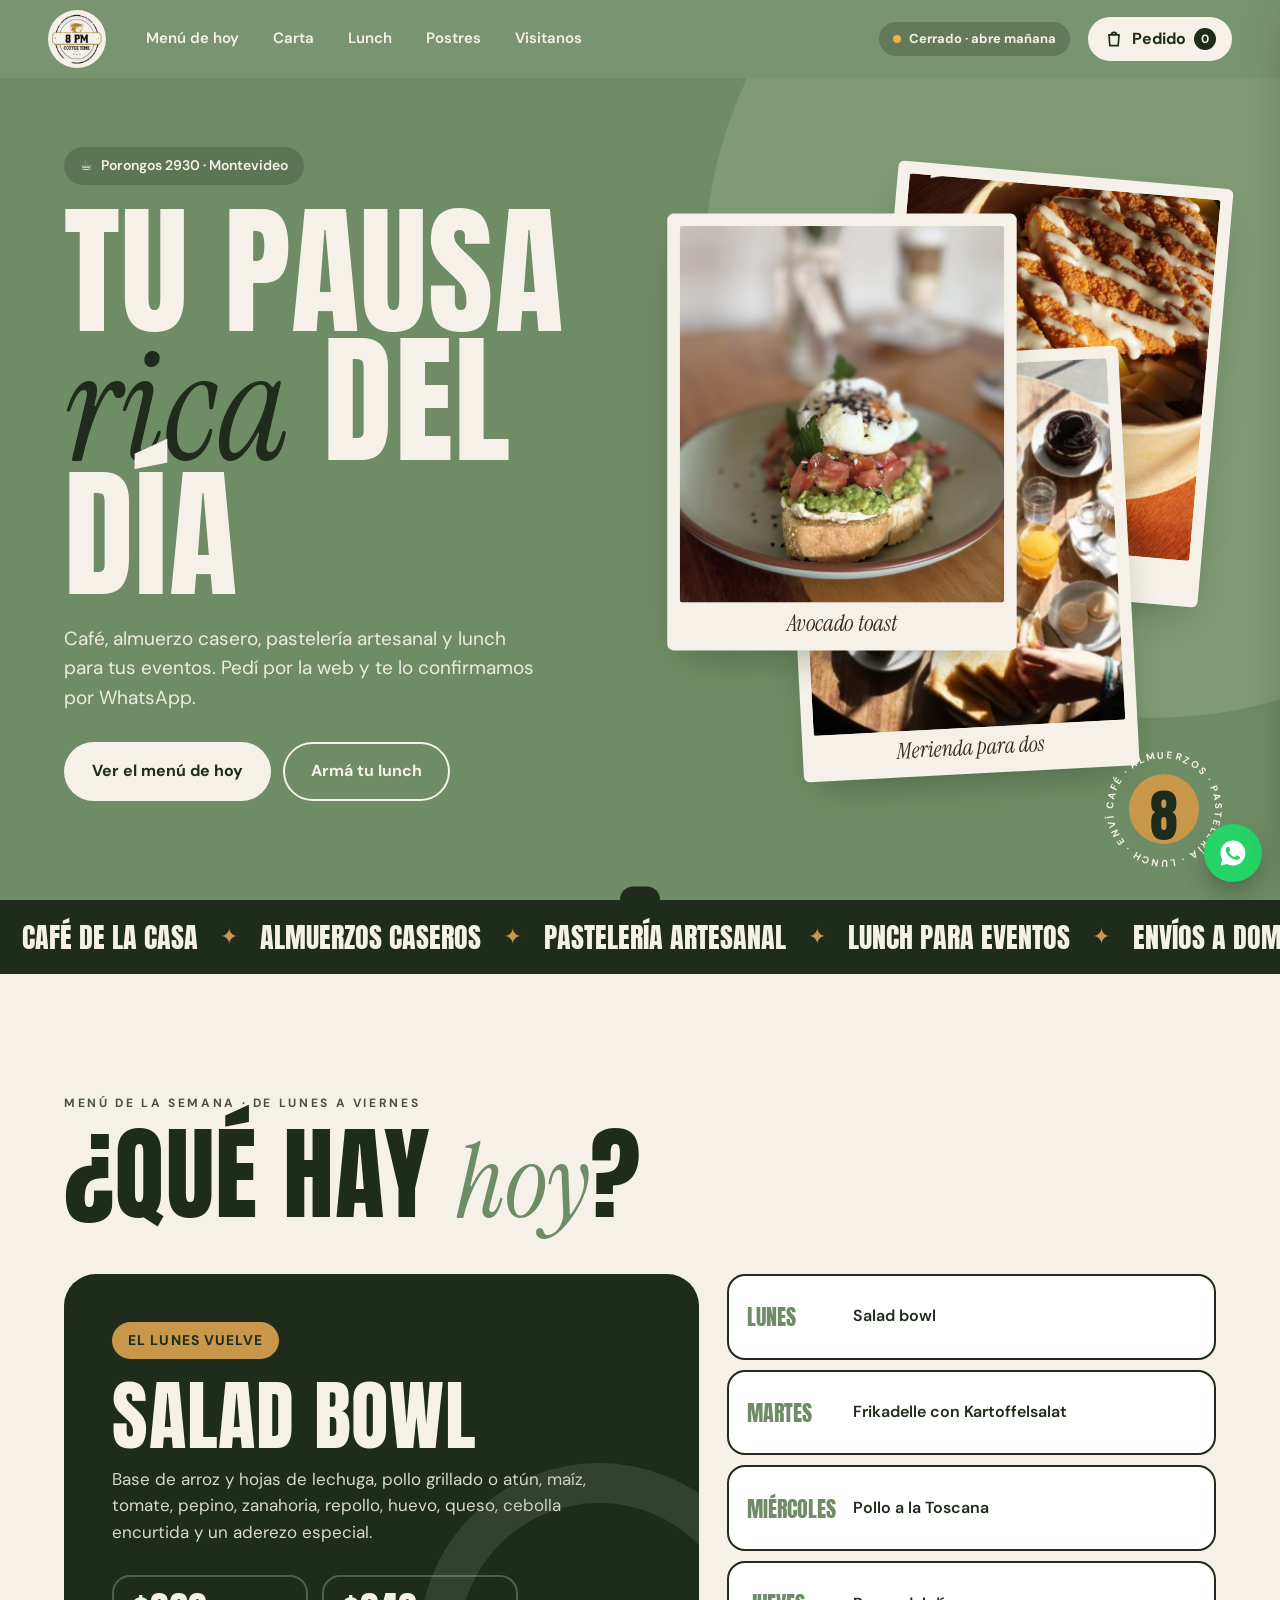
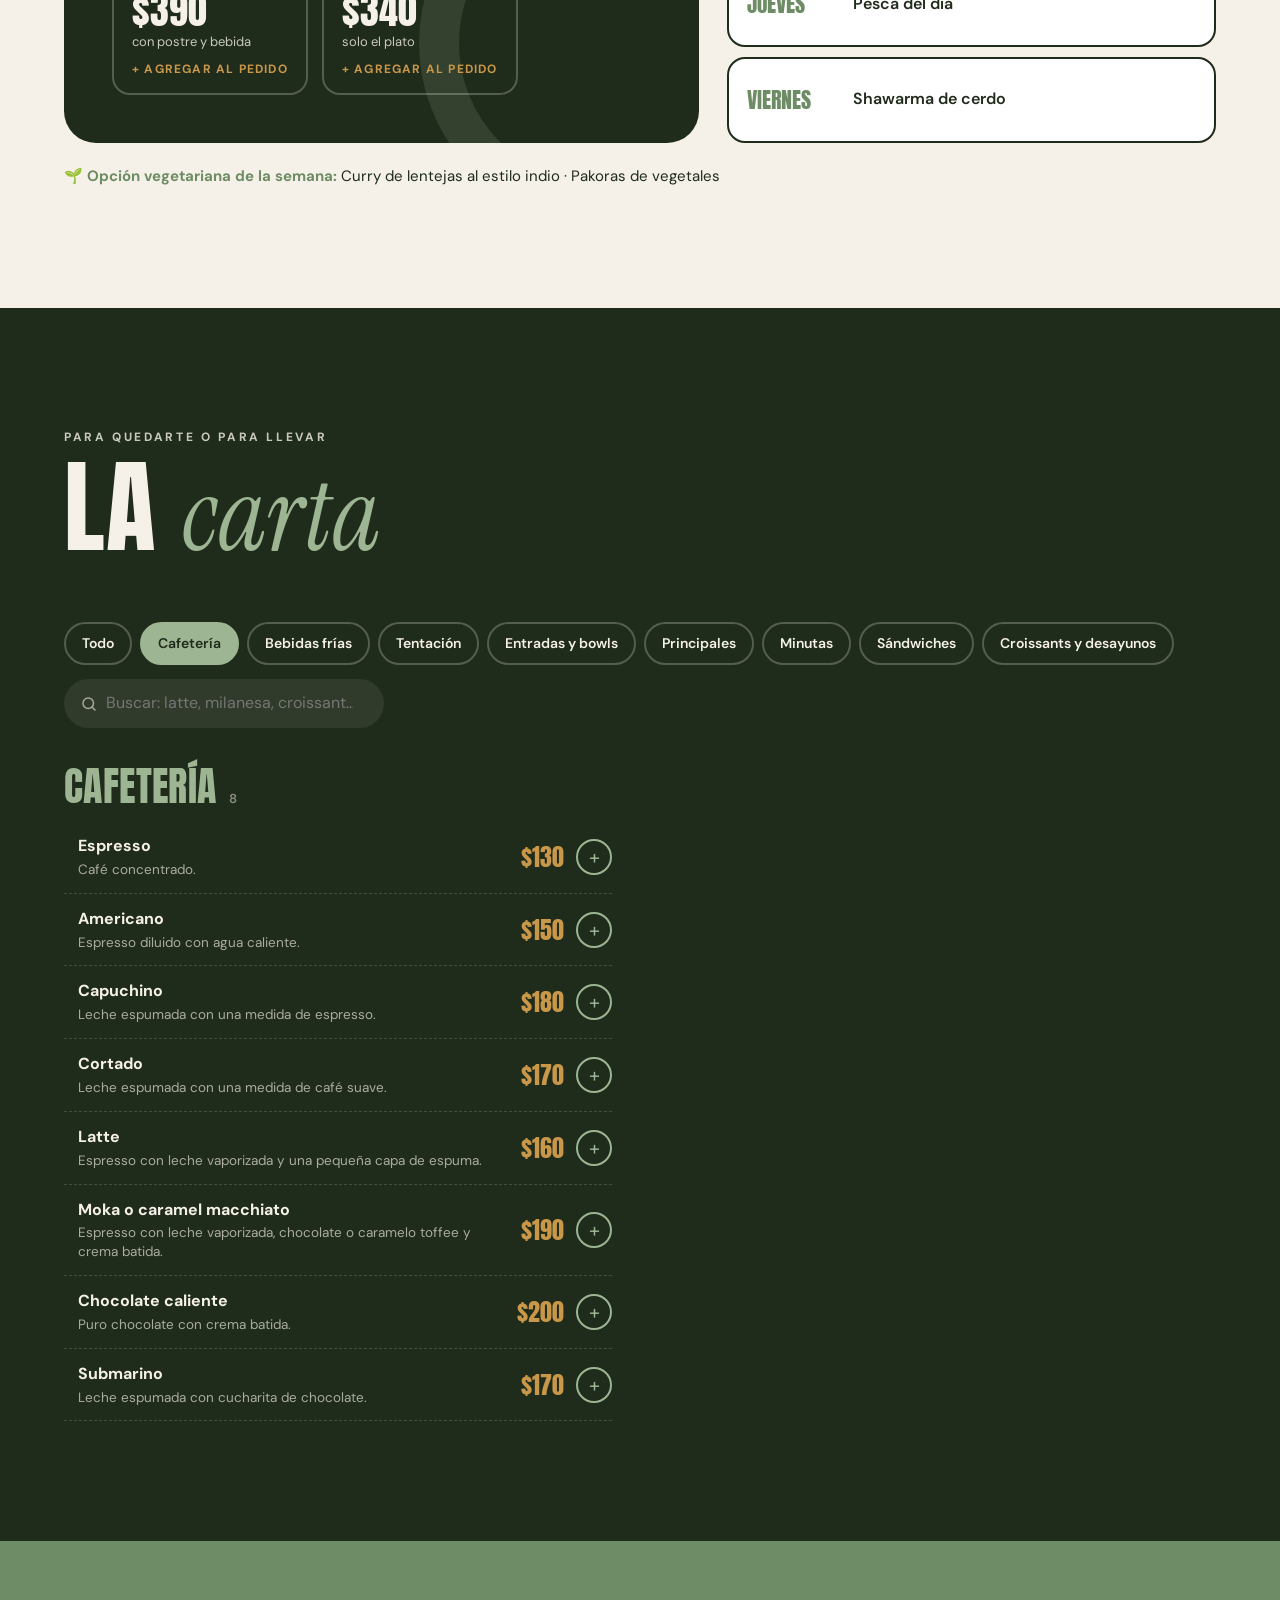
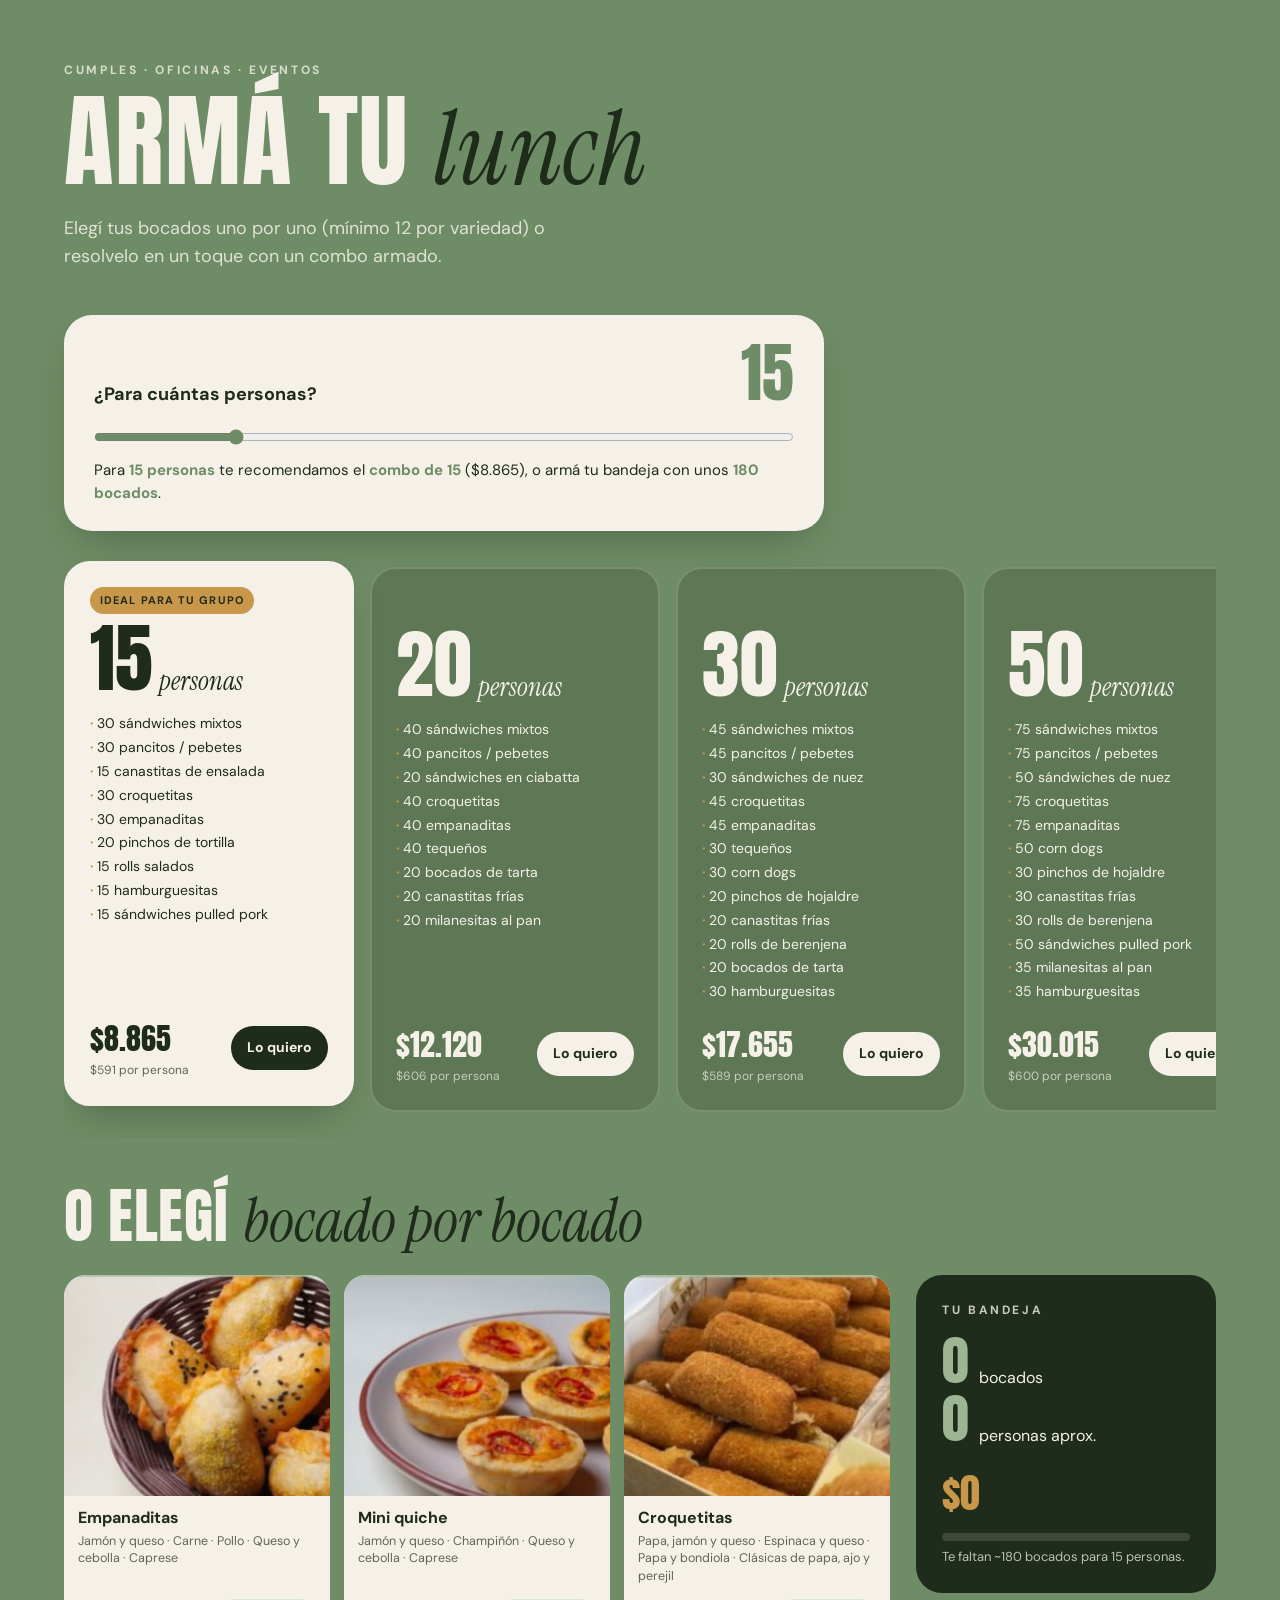
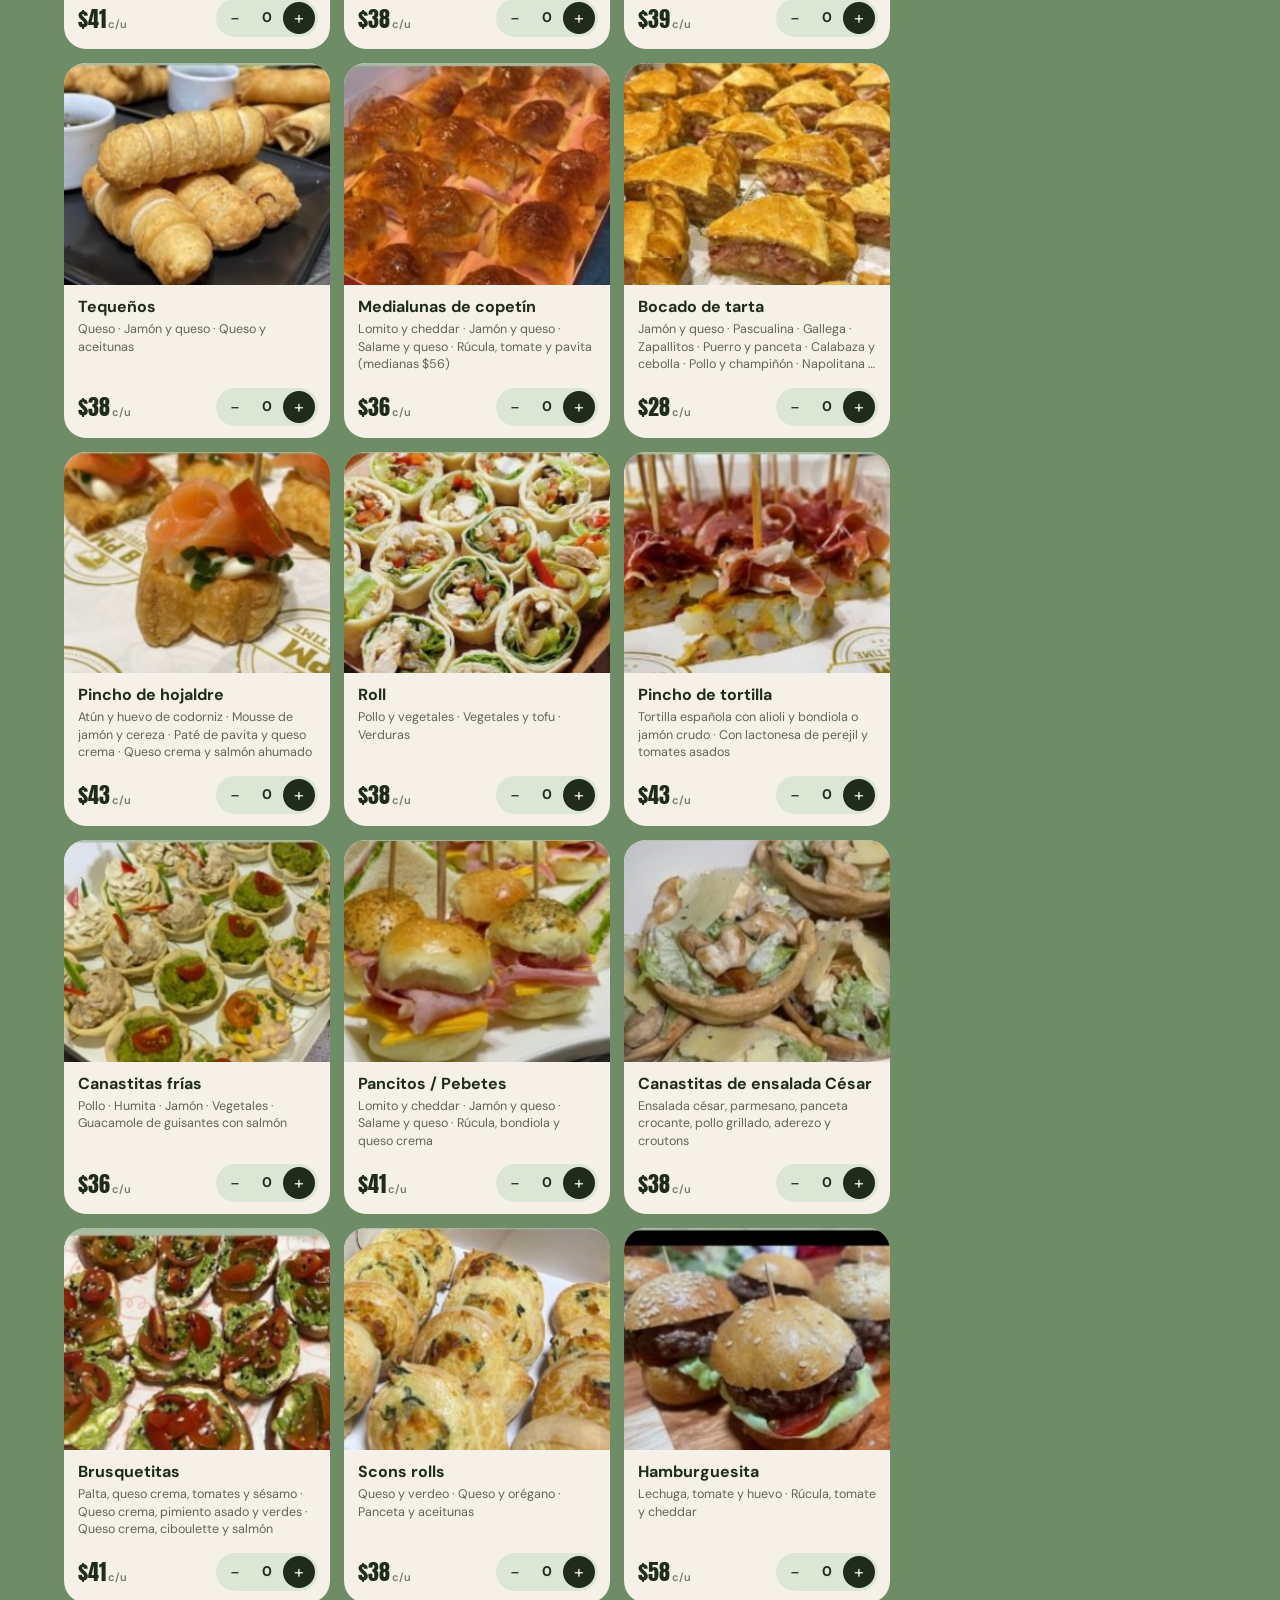
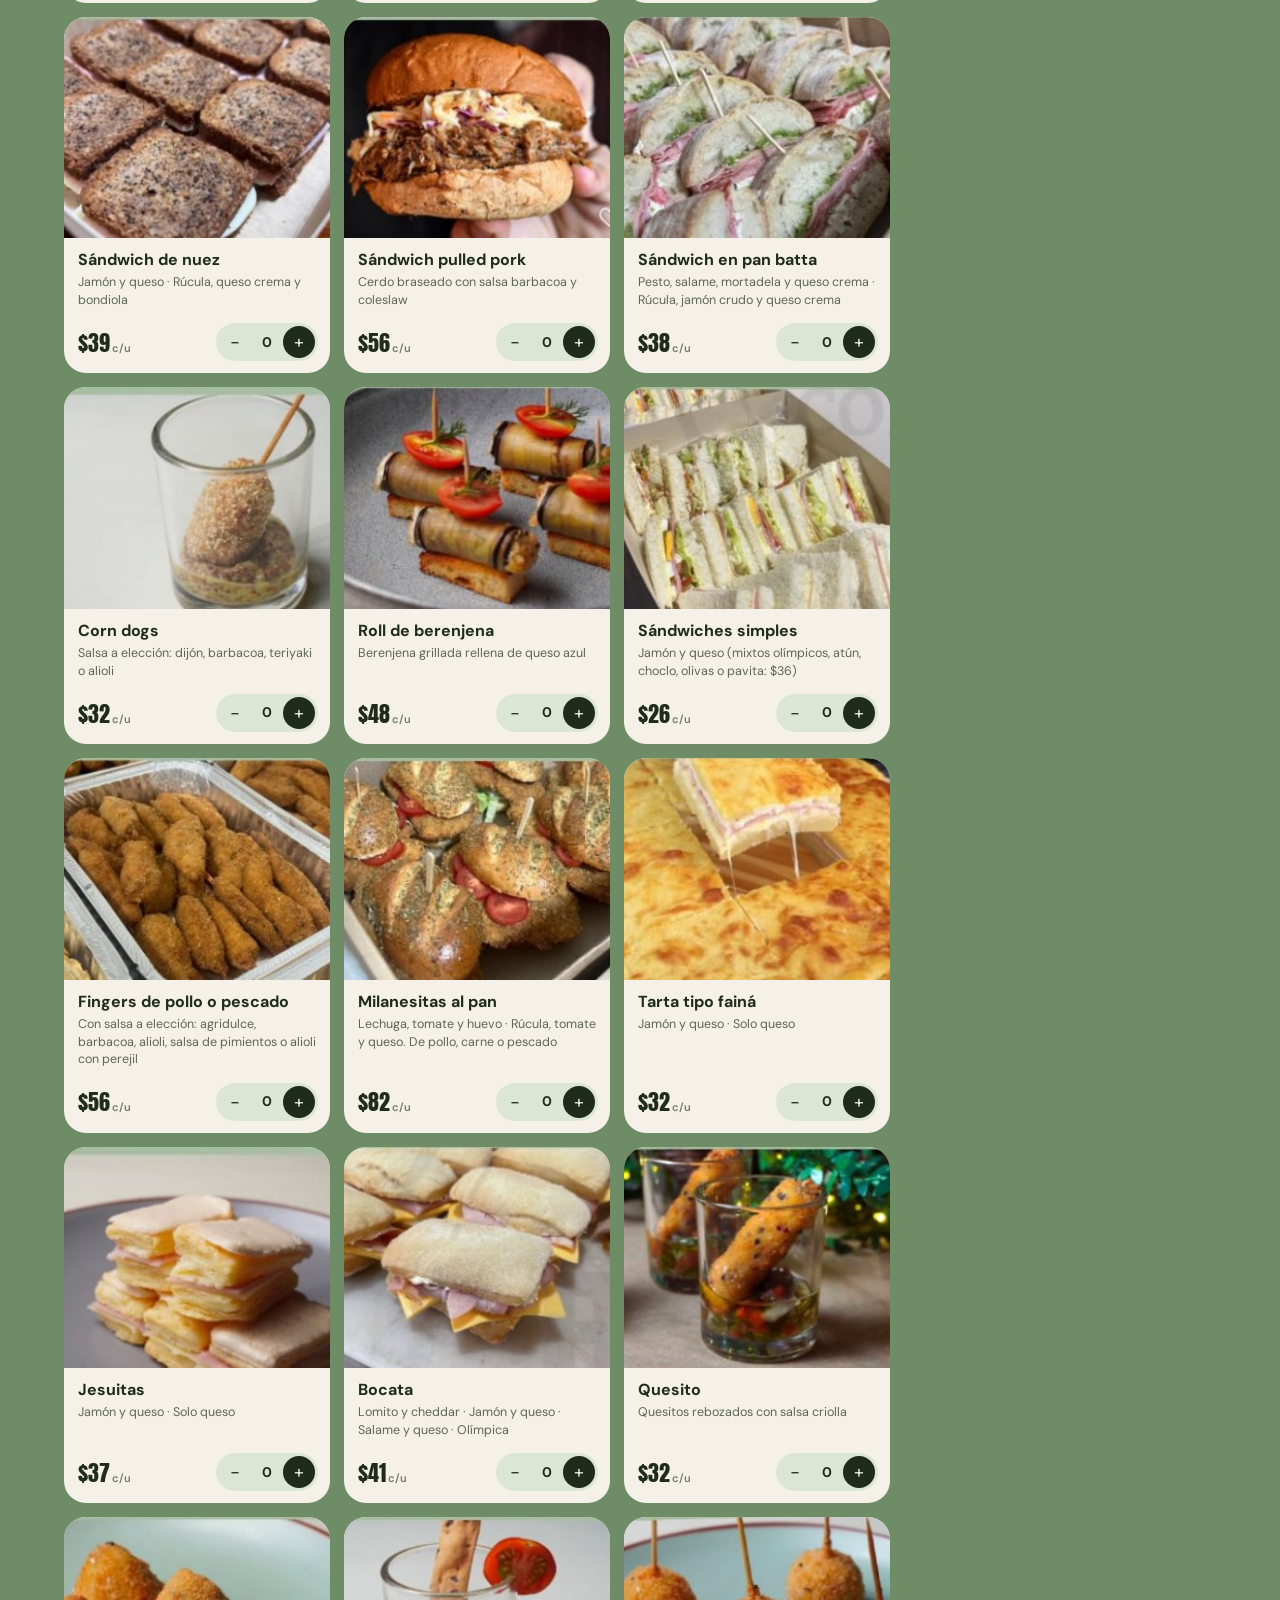
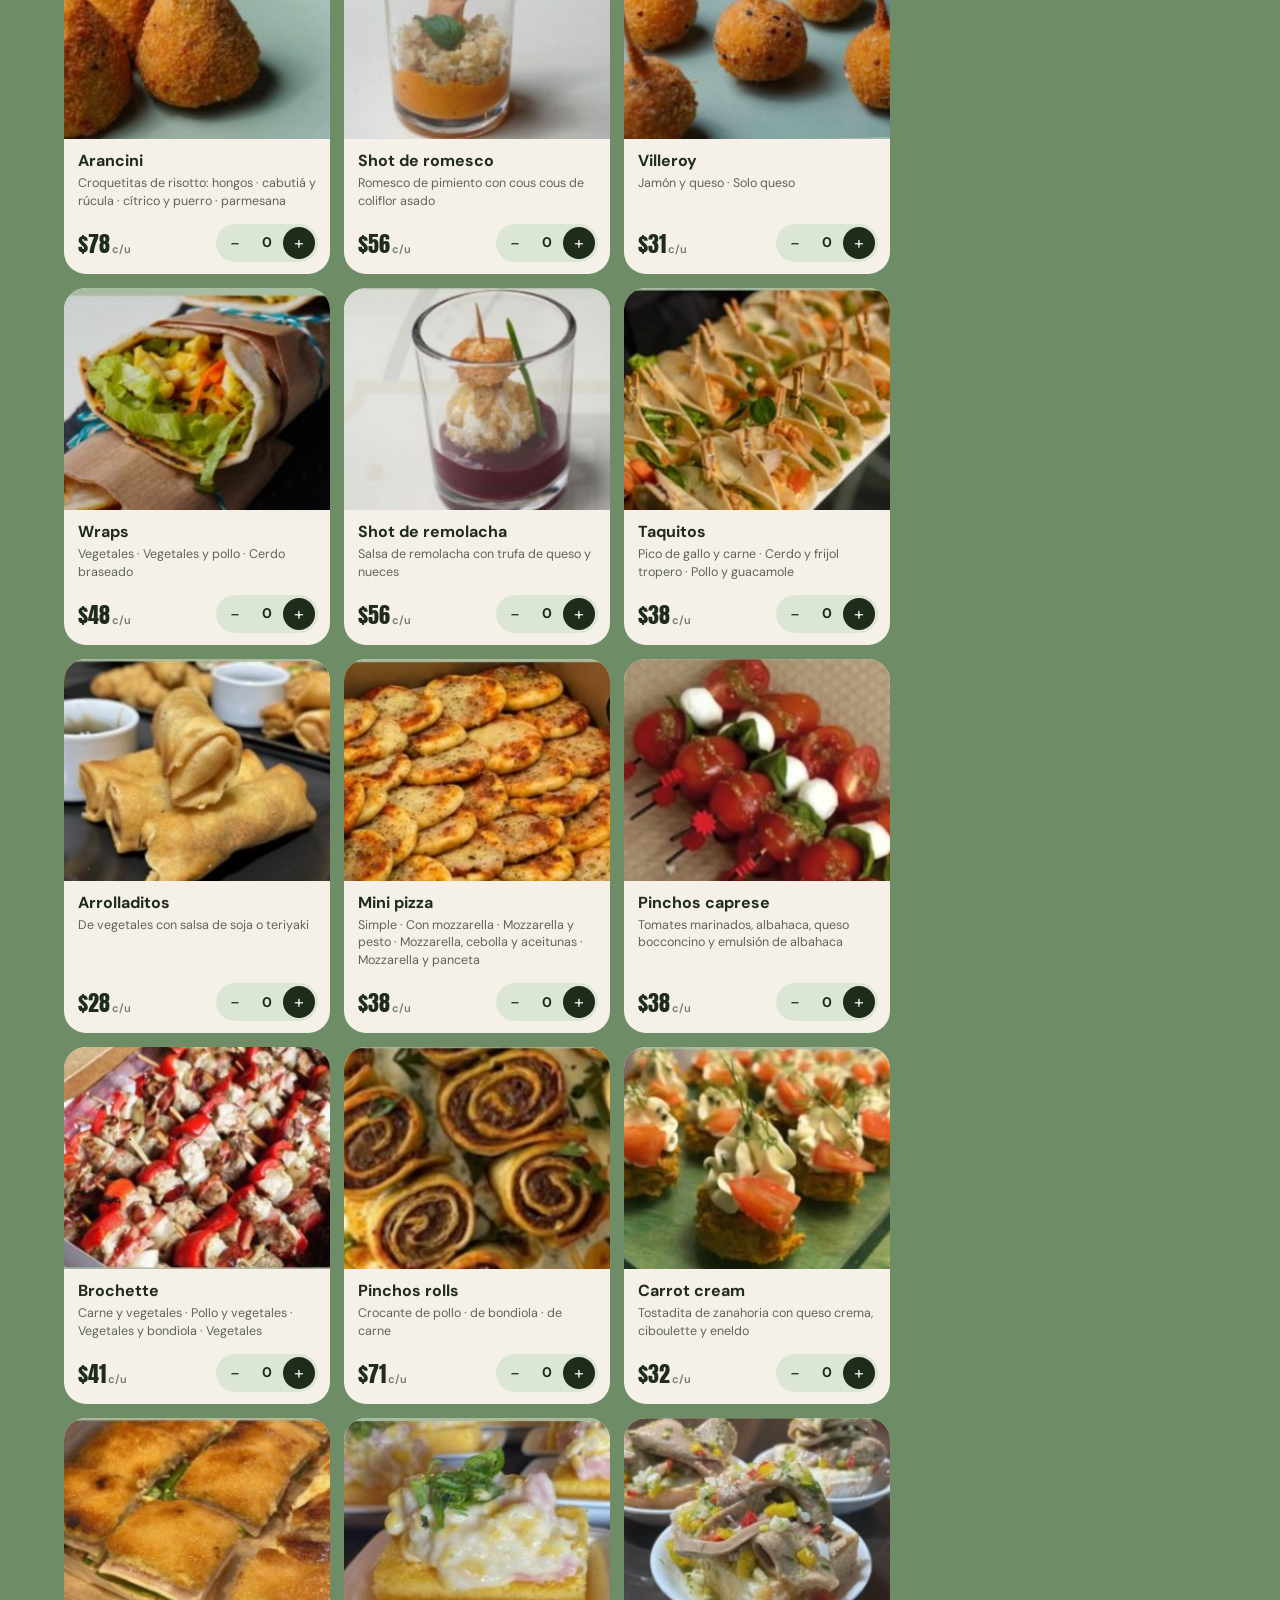
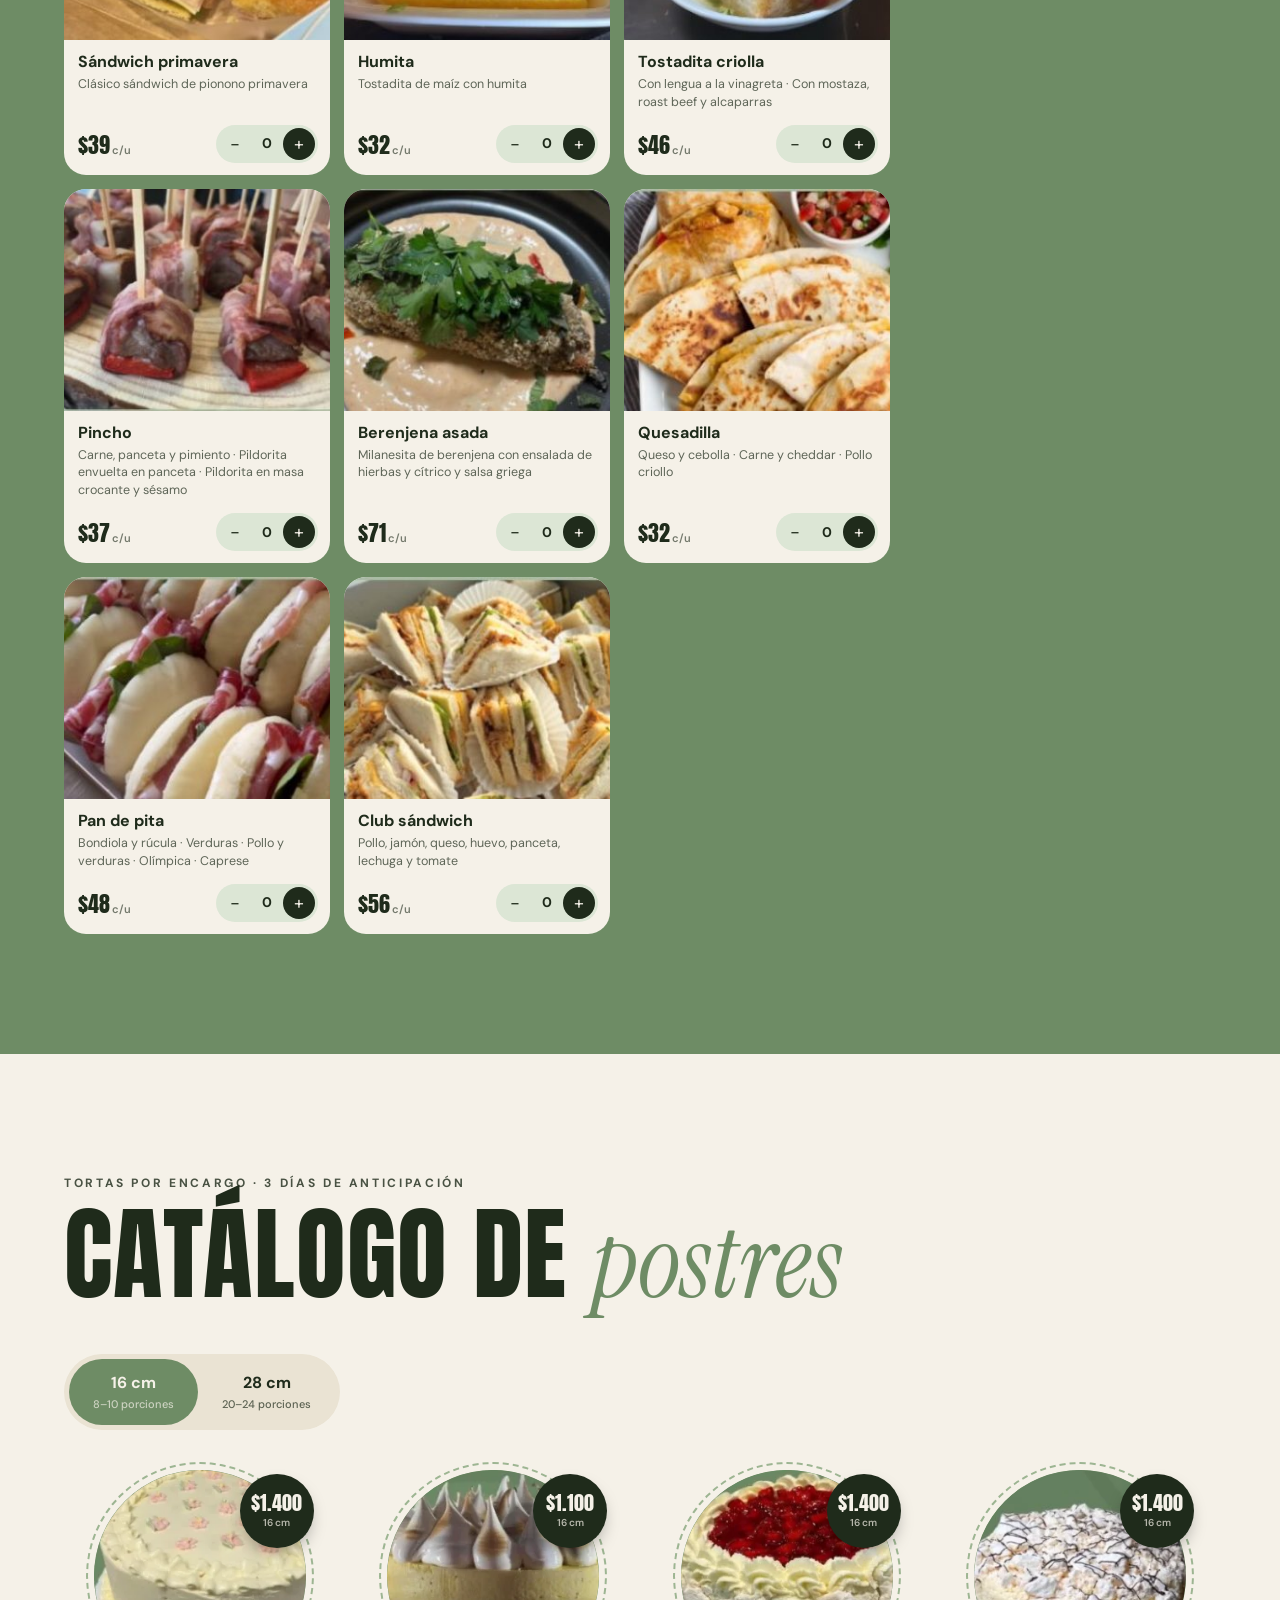
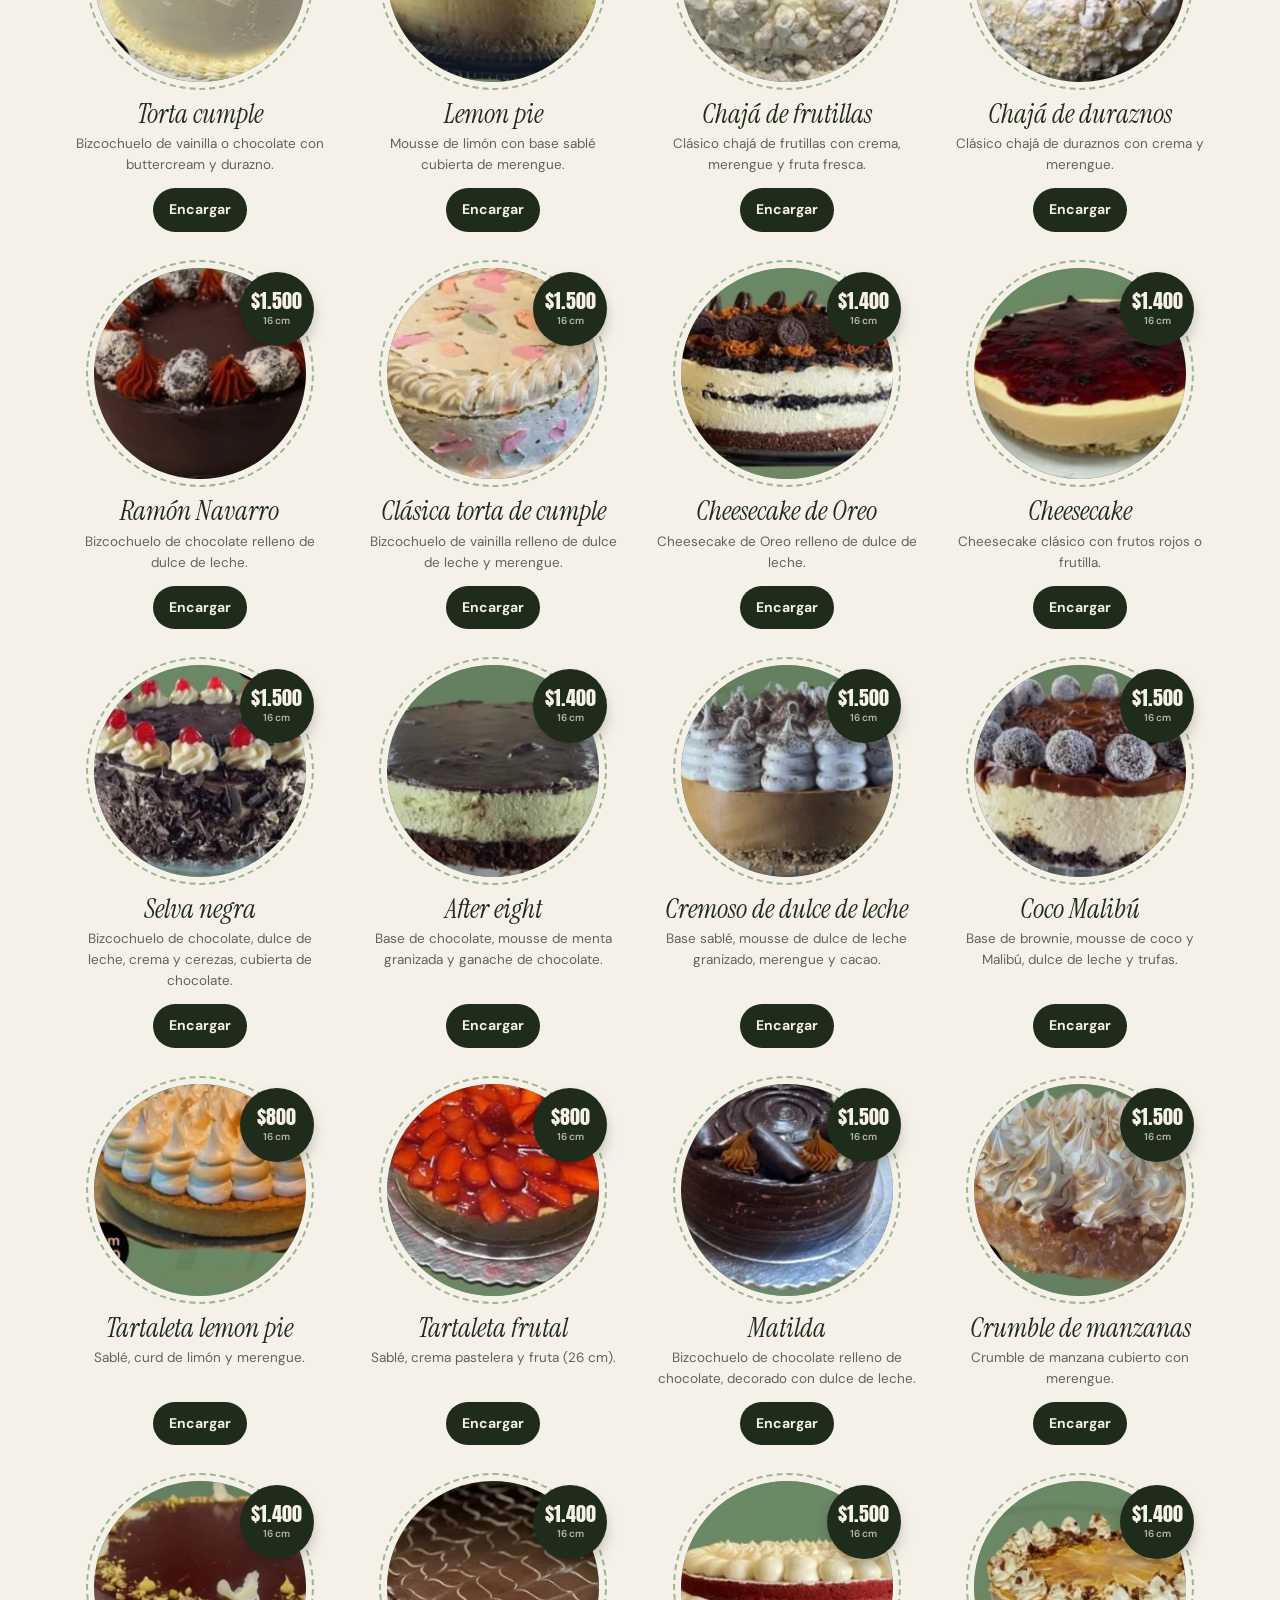
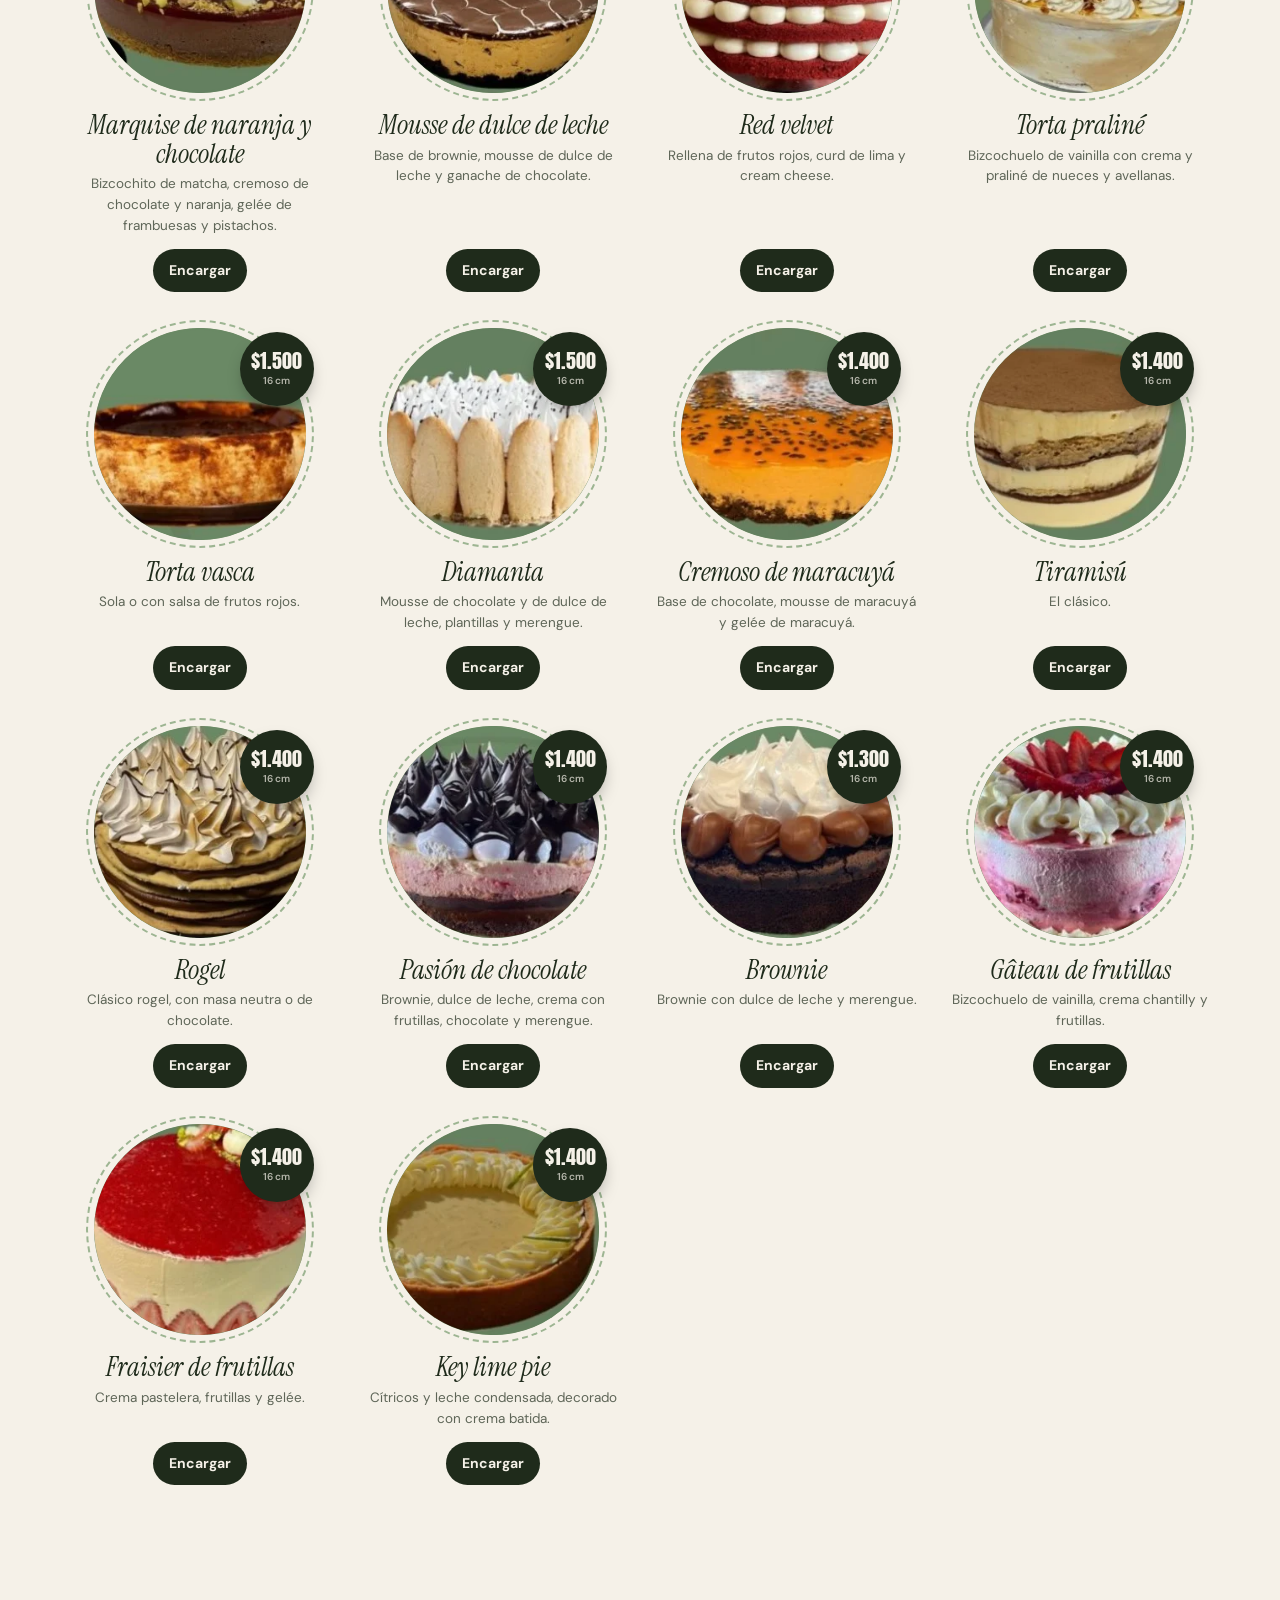
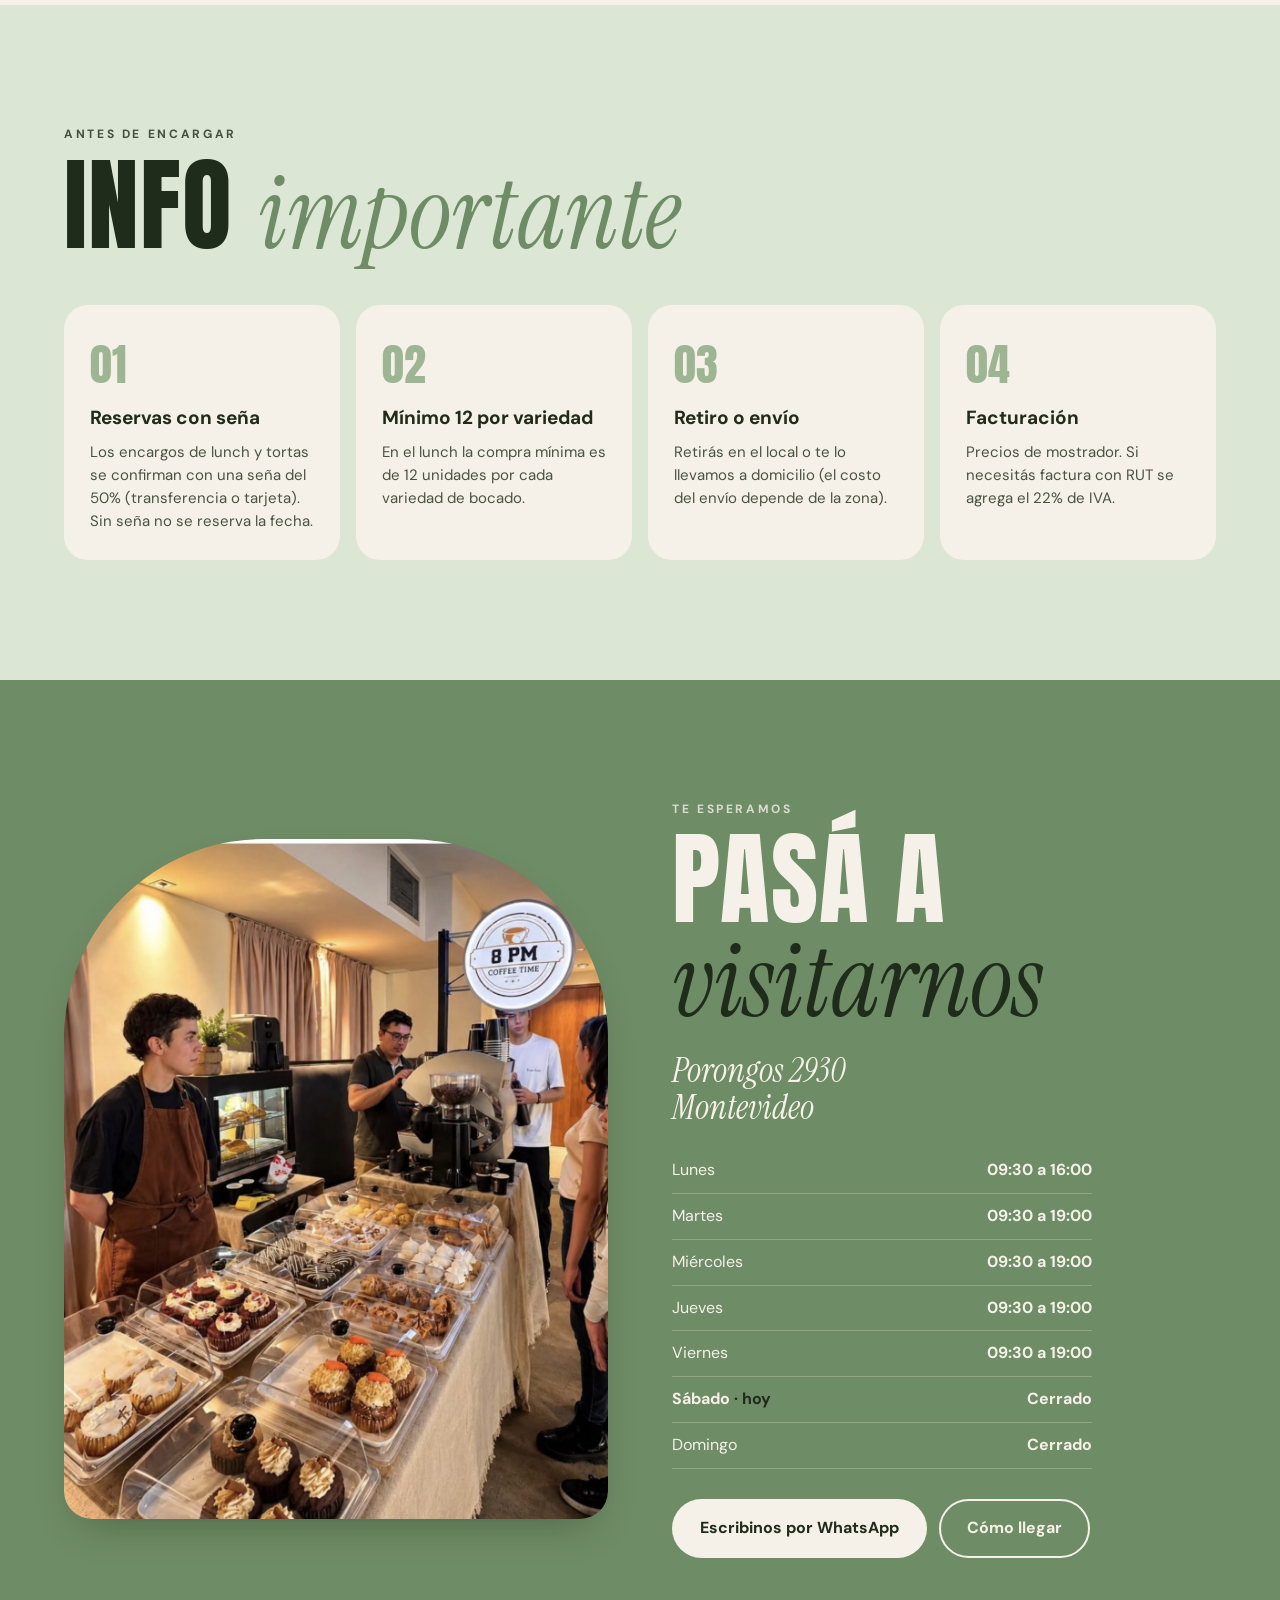
==== index.html @ a2a6b348 "Web de 8PM Coffee Time con panel de demostración Co-Authored-By: Claude Opus 5.5 <noreply@anthropic." ====
<!doctype html>
<html lang="es">
<head>
<meta charset="utf-8">
<meta name="viewport" content="width=device-width, initial-scale=1, viewport-fit=cover">
<title>8PM Coffee Time · Cafetería, almuerzos y pastelería en Montevideo</title>
<meta name="description" content="Cafetería, almuerzos caseros, pastelería artesanal y lunch para eventos. Porongos 2930, Montevideo. Pedidos y envíos al 098 824 889.">
<meta name="theme-color" content="#6E8C65">
<meta property="og:title" content="8PM Coffee Time">
<meta property="og:description" content="Café, almuerzo del día, tortas por encargo y lunch para tus eventos. Porongos 2930, Montevideo.">
<meta property="og:image" content="https://escritoriocamy.github.io/8pm-coffee-time/img/mesa.jpg">
<meta property="og:type" content="website">
<link rel="icon" href="img/logo.png">
<link rel="apple-touch-icon" href="img/logo.png">
<link rel="preconnect" href="https://fonts.googleapis.com">
<link rel="preconnect" href="https://fonts.gstatic.com" crossorigin>
<link href="https://fonts.googleapis.com/css2?family=Anton&family=DM+Sans:opsz,wght@9..40,400;9..40,500;9..40,700&family=Instrument+Serif:ital@0;1&display=swap" rel="stylesheet">
<link rel="stylesheet" href="css/estilos.css">
<script type="application/ld+json">
{"@context":"https://schema.org","@type":"CafeOrCoffeeShop","name":"8PM Coffee Time","telephone":"+59898824889",
 "address":{"@type":"PostalAddress","streetAddress":"Porongos 2930","addressLocality":"Montevideo","addressCountry":"UY"},
 "servesCuisine":["Café","Almuerzos","Pastelería"],"sameAs":["https://www.instagram.com/8pmcoffeetime/"],
 "openingHours":["Mo 09:30-16:00","Tu-Fr 09:30-19:00"]}
</script>
</head>
<body>

<!-- Bienvenida -->
<div class="splash" id="splash" aria-hidden="true">
  <div class="splash-reloj">
    <img src="img/logo.png" alt="">
    <span class="aguja aguja-h"></span><span class="aguja aguja-m"></span>
  </div>
  <p class="splash-txt">son las <em>8PM</em>, hora del café</p>
</div>

<div class="aviso" id="aviso" hidden></div>

<header class="cab" id="cab">
  <a href="#inicio" class="cab-logo" aria-label="8PM Coffee Time, inicio"><img src="img/logo.png" alt="8PM Coffee Time"></a>
  <nav class="cab-nav" id="nav">
    <a href="#hoy">Menú de hoy</a>
    <a href="#carta">Carta</a>
    <a href="#lunch">Lunch</a>
    <a href="#postres">Postres</a>
    <a href="#visitanos">Visitanos</a>
  </nav>
  <span class="estado" id="estado"><i></i><b>…</b></span>
  <button class="btn-pedido" id="abrirPedido" aria-label="Ver mi pedido">
    <svg viewBox="0 0 24 24" aria-hidden="true"><path d="M6 7h12l-1 13H7L6 7Zm3 0a3 3 0 0 1 6 0" fill="none" stroke="currentColor" stroke-width="2" stroke-linecap="round"/></svg>
    <span>Pedido</span><em id="cuenta">0</em>
  </button>
  <button class="hamb" id="hamb" aria-label="Menú"><span></span><span></span></button>
</header>

<main>
<!-- HERO -->
<section class="hero" id="inicio">
  <div class="hero-txt">
    <p class="chip-hero"><span>☕</span> Porongos 2930 · Montevideo</p>
    <h1>Tu pausa<br><em>rica</em> del día</h1>
    <p class="hero-sub">Café, almuerzo casero, pastelería artesanal y lunch para tus eventos. Pedí por la web y te lo confirmamos por WhatsApp.</p>
    <div class="hero-btns">
      <a href="#hoy" class="btn btn-crema">Ver el menú de hoy</a>
      <a href="#lunch" class="btn btn-linea">Armá tu lunch</a>
    </div>
  </div>
  <div class="hero-fotos" id="heroFotos">
    <figure style="--r:-7deg"><img src="img/avocado-toast.jpg" alt="Avocado toast"><figcaption>Avocado toast</figcaption></figure>
    <figure style="--r:5deg"><img src="img/cesar-bowl.jpg" alt="Salad César bowl"><figcaption>César bowl</figcaption></figure>
    <figure style="--r:-3deg"><img src="img/mesa.jpg" alt="Merienda en 8PM"><figcaption>Merienda para dos</figcaption></figure>
  </div>
  <div class="hero-sello" aria-hidden="true">
    <svg viewBox="0 0 200 200"><defs><path id="circ" d="M100,100 m-78,0 a78,78 0 1,1 156,0 a78,78 0 1,1 -156,0"/></defs>
      <text><textPath href="#circ">café · almuerzos · pastelería · lunch · envíos · </textPath></text></svg>
    <b>8</b>
  </div>
</section>

<div class="marquee" aria-hidden="true"><div class="marquee-in">
  <span>Café de la casa</span><i>✦</i><span>Almuerzos caseros</span><i>✦</i><span>Pastelería artesanal</span><i>✦</i><span>Lunch para eventos</span><i>✦</i><span>Envíos a domicilio</span><i>✦</i>
  <span>Café de la casa</span><i>✦</i><span>Almuerzos caseros</span><i>✦</i><span>Pastelería artesanal</span><i>✦</i><span>Lunch para eventos</span><i>✦</i><span>Envíos a domicilio</span><i>✦</i>
</div></div>

<!-- MENÚ DE HOY -->
<section class="sec hoy" id="hoy">
  <div class="sec-cab">
    <p class="kicker">Menú de la semana · de lunes a viernes</p>
    <h2>¿Qué hay <em>hoy</em>?</h2>
  </div>
  <div class="hoy-grid">
    <article class="hoy-card" id="hoyCard"></article>
    <ol class="semana" id="semana"></ol>
  </div>
  <p class="veggie" id="veggie"></p>
</section>

<!-- CARTA -->
<section class="sec carta" id="carta">
  <div class="sec-cab">
    <p class="kicker">Para quedarte o para llevar</p>
    <h2>La <em>carta</em></h2>
  </div>
  <div class="carta-barra">
    <div class="chips" id="cats"></div>
    <label class="buscar"><svg viewBox="0 0 24 24"><circle cx="11" cy="11" r="7" fill="none" stroke="currentColor" stroke-width="2"/><path d="m20 20-4-4" stroke="currentColor" stroke-width="2" stroke-linecap="round"/></svg>
      <input id="buscar" type="search" placeholder="Buscar: latte, milanesa, croissant…" autocomplete="off"></label>
  </div>
  <div class="carta-lista" id="cartaLista"></div>
</section>

<!-- LUNCH -->
<section class="sec lunch" id="lunch">
  <div class="sec-cab">
    <p class="kicker">Cumples · oficinas · eventos</p>
    <h2>Armá tu <em>lunch</em></h2>
    <p class="sec-sub">Elegí tus bocados uno por uno (mínimo 12 por variedad) o resolvelo en un toque con un combo armado.</p>
  </div>

  <div class="calc">
    <div class="calc-txt">
      <b>¿Para cuántas personas?</b>
      <output id="persOut">15</output>
    </div>
    <input type="range" id="pers" min="4" max="60" value="15" aria-label="Cantidad de personas">
    <p id="persRec" class="calc-rec"></p>
  </div>

  <div class="combos" id="combos"></div>

  <h3 class="lunch-h3">O elegí <em>bocado por bocado</em></h3>
  <div class="lunch-wrap">
    <div class="bocs" id="bocs"></div>
    <aside class="bandeja" id="bandeja">
      <p class="kicker">Tu bandeja</p>
      <div class="bandeja-num"><b id="bUnid">0</b><span>bocados</span></div>
      <div class="bandeja-num"><b id="bPers">0</b><span>personas aprox.</span></div>
      <div class="bandeja-tot" id="bTot">$0</div>
      <div class="medidor"><i id="bBar"></i></div>
      <p class="mini" id="bTip">Calculamos unos 12 bocados por persona.</p>
    </aside>
  </div>
</section>

<!-- POSTRES -->
<section class="sec postres" id="postres">
  <div class="sec-cab">
    <p class="kicker">Tortas por encargo · 3 días de anticipación</p>
    <h2>Catálogo de <em>postres</em></h2>
  </div>
  <div class="tam" role="radiogroup" aria-label="Tamaño">
    <button class="on" data-t="16" role="radio" aria-checked="true">16 cm <small>8–10 porciones</small></button>
    <button data-t="28" role="radio" aria-checked="false">28 cm <small>20–24 porciones</small></button>
    <i class="tam-bola"></i>
  </div>
  <div class="tortas" id="tortas"></div>
</section>

<!-- INFO -->
<section class="sec info">
  <div class="sec-cab">
    <p class="kicker">Antes de encargar</p>
    <h2>Info <em>importante</em></h2>
  </div>
  <div class="info-grid">
    <div><span>01</span><h4>Reservas con seña</h4><p>Los encargos de lunch y tortas se confirman con una seña del 50% (transferencia o tarjeta). Sin seña no se reserva la fecha.</p></div>
    <div><span>02</span><h4>Mínimo 12 por variedad</h4><p>En el lunch la compra mínima es de 12 unidades por cada variedad de bocado.</p></div>
    <div><span>03</span><h4>Retiro o envío</h4><p>Retirás en el local o te lo llevamos a domicilio (el costo del envío depende de la zona).</p></div>
    <div><span>04</span><h4>Facturación</h4><p>Precios de mostrador. Si necesitás factura con RUT se agrega el 22% de IVA.</p></div>
  </div>
</section>

<!-- VISITANOS -->
<section class="sec visitanos" id="visitanos">
  <div class="vis-foto"><img src="img/local.jpg" alt="El mostrador de 8PM Coffee Time" loading="lazy"></div>
  <div class="vis-txt">
    <p class="kicker">Te esperamos</p>
    <h2>Pasá a <em>visitarnos</em></h2>
    <p class="vis-dir">Porongos 2930<br>Montevideo</p>
    <ul class="horas" id="horas"></ul>
    <div class="hero-btns">
      <a class="btn btn-crema" id="waVis" target="_blank" rel="noopener">Escribinos por WhatsApp</a>
      <a class="btn btn-linea" id="mapaVis" target="_blank" rel="noopener">Cómo llegar</a>
    </div>
  </div>
  <iframe class="mapa" id="mapa" title="Mapa: Porongos 2930" loading="lazy" referrerpolicy="no-referrer-when-downgrade"></iframe>
</section>
</main>

<footer class="pie">
  <img src="img/logo.png" alt="" class="pie-logo">
  <p class="pie-grande">Coffee <em>time</em>,<br>a cualquier hora.</p>
  <div class="pie-links">
    <a id="igPie" target="_blank" rel="noopener">Instagram @8pmcoffeetime</a>
    <a id="telPie">098 824 889</a>
    <a href="panel.html" class="pie-panel">Panel</a>
  </div>
  <p class="pie-credito">© <span id="anio"></span> 8PM Coffee Time</p>
  <a class="madeby" href="https://tuwebuy.online" target="_blank" rel="noopener"><span>Hecho con</span><img src="img/tuwebuy.png" alt="tuwebuy.online" width="105" height="16" loading="lazy"></a>
</footer>

<!-- Pedido (carrito) -->
<div class="velo" id="velo"></div>
<aside class="cajon" id="cajon" aria-label="Tu pedido" aria-hidden="true">
  <div class="cajon-cab">
    <h3>Tu <em>pedido</em></h3>
    <button class="x" id="cerrarPedido" aria-label="Cerrar">×</button>
  </div>
  <div class="cajon-lista" id="lista"></div>
  <form class="cajon-form" id="formPedido">
    <div class="seg" role="radiogroup">
      <label><input type="radio" name="entrega" value="Retiro en el local" checked><span>Retiro</span></label>
      <label><input type="radio" name="entrega" value="Envío a domicilio"><span>Envío</span></label>
    </div>
    <input name="nombre" placeholder="Tu nombre" required autocomplete="name">
    <input name="direccion" placeholder="Dirección de entrega" autocomplete="street-address" hidden>
    <div class="dos">
      <input name="fecha" type="date" aria-label="Fecha">
      <input name="hora" type="time" aria-label="Hora" value="12:30">
    </div>
    <textarea name="nota" rows="2" placeholder="Algo más? (sabores, alergias, dedicatoria…)"></textarea>
    <p class="mini" id="notaFecha"></p>
    <div class="cajon-tot"><span>Total estimado</span><b id="total">$0</b></div>
    <button class="btn btn-wa" type="submit">
      <svg viewBox="0 0 24 24" aria-hidden="true"><path fill="currentColor" d="M12 2a10 10 0 0 0-8.6 15.1L2 22l5-1.3A10 10 0 1 0 12 2Zm5.3 14.2c-.2.6-1.3 1.2-1.8 1.2-.5.1-1 .2-3.4-.7-2.8-1.1-4.6-4-4.8-4.2-.1-.2-1.1-1.5-1.1-2.9 0-1.4.7-2 1-2.3.2-.3.5-.3.7-.3h.5c.2 0 .4 0 .6.5l.8 2c.1.2.1.4 0 .5l-.4.6-.4.4c-.1.2-.3.3-.1.6.2.3.8 1.3 1.7 2.1 1.2 1 2.1 1.3 2.4 1.5.3.1.5.1.6-.1l.9-1.1c.2-.3.4-.2.7-.1l1.9.9c.3.1.5.2.5.3.1.2.1.7-.2 1.3Z"/></svg>
      Enviar pedido por WhatsApp</button>
    <p class="mini centro">Te respondemos por WhatsApp para confirmar y coordinar la seña.</p>
  </form>
</aside>

<a class="wa-flot" id="waFlot" target="_blank" rel="noopener" aria-label="WhatsApp">
  <svg viewBox="0 0 24 24"><path fill="currentColor" d="M12 2a10 10 0 0 0-8.6 15.1L2 22l5-1.3A10 10 0 1 0 12 2Zm5.3 14.2c-.2.6-1.3 1.2-1.8 1.2-.5.1-1 .2-3.4-.7-2.8-1.1-4.6-4-4.8-4.2-.1-.2-1.1-1.5-1.1-2.9 0-1.4.7-2 1-2.3.2-.3.5-.3.7-.3h.5c.2 0 .4 0 .6.5l.8 2c.1.2.1.4 0 .5l-.4.6-.4.4c-.1.2-.3.3-.1.6.2.3.8 1.3 1.7 2.1 1.2 1 2.1 1.3 2.4 1.5.3.1.5.1.6-.1l.9-1.1c.2-.3.4-.2.7-.1l1.9.9c.3.1.5.2.5.3.1.2.1.7-.2 1.3Z"/></svg>
</a>
<div class="toast" id="toast" role="status"></div>

<script src="js/config.js"></script>
<script src="js/comun.js"></script>
<script src="js/sitio.js"></script>
</body>
</html>
---- css/estilos.css ----
/* ===================================================================
   8PM Coffee Time — estilos de la web
   Salvia (verde de la marca) manda; crema, bosque y dorado acompañan.
   =================================================================== */
:root {
  --salvia: #6E8C65;
  --salvia-2: #9DB592;
  --salvia-3: #DCE6D5;
  --bosque: #1F2B1B;
  --bosque-2: #2C3A27;
  --crema: #F5F1E8;
  --crema-2: #EAE3D3;
  --oro: #C9974A;
  --cafe: #3A2A20;
  --tinta: #1F2B1B;
  --display: "Anton", Impact, sans-serif;
  --serif: "Instrument Serif", Georgia, serif;
  --sans: "DM Sans", system-ui, sans-serif;
  --radio: 22px;
  --sombra: 0 18px 40px -18px rgba(31, 43, 27, .45);
}
* { box-sizing: border-box; }
html { scroll-behavior: smooth; scroll-padding-top: 84px; }
body { margin: 0; background: var(--crema); color: var(--tinta); font: 16px/1.55 var(--sans); -webkit-font-smoothing: antialiased; overflow-x: hidden; }
img { max-width: 100%; display: block; }
a { color: inherit; }
button { font: inherit; color: inherit; cursor: pointer; }
h1, h2, h3 { font-family: var(--display); font-weight: 400; text-transform: uppercase; letter-spacing: .01em; line-height: .92; margin: 0; }
h1 em, h2 em, h3 em, .pie-grande em, .splash-txt em, .cajon-cab em {
  font-family: var(--serif); font-style: italic; text-transform: none; letter-spacing: 0; font-weight: 400; color: var(--oro);
}
.kicker { font-size: 12px; letter-spacing: .22em; text-transform: uppercase; font-weight: 700; margin: 0 0 14px; opacity: .8; }
.mini { font-size: 13px; opacity: .75; margin: 6px 0 0; }
.centro { text-align: center; }

/* ---------- Bienvenida ---------- */
.splash { position: fixed; inset: 0; z-index: 100; background: var(--salvia); display: grid; place-content: center; justify-items: center; gap: 22px;
  transition: clip-path .9s cubic-bezier(.7, 0, .2, 1); clip-path: circle(150% at 50% 50%); }
.splash.fuera { clip-path: circle(0% at 50% 50%); pointer-events: none; }
.splash-reloj { position: relative; width: min(260px, 62vw); aspect-ratio: 1; border-radius: 50%; background: var(--crema); display: grid; place-items: center;
  box-shadow: 0 30px 60px -20px rgba(0, 0, 0, .35); animation: pop .8s cubic-bezier(.2, 1.4, .4, 1) both; }
.splash-reloj img { width: 82%; }
.aguja { position: absolute; left: 50%; bottom: 50%; width: 5px; border-radius: 4px; background: var(--bosque); transform-origin: 50% 100%; margin-left: -2.5px; opacity: .85; }
.aguja-h { height: 26%; animation: horaria 1.6s .3s cubic-bezier(.6, 0, .2, 1) both; }
.aguja-m { height: 38%; width: 3px; margin-left: -1.5px; animation: minutero 1.6s .3s cubic-bezier(.6, 0, .2, 1) both; }
@keyframes horaria { from { transform: rotate(-120deg); } to { transform: rotate(240deg); } }
@keyframes minutero { from { transform: rotate(-1080deg); } to { transform: rotate(0deg); } }
@keyframes pop { from { transform: scale(.4); opacity: 0; } }
.splash-txt { color: var(--crema); font: 400 clamp(26px, 5vw, 40px)/1 var(--serif); margin: 0; animation: sube .7s .9s both; }
.splash-txt em { color: var(--bosque); }
@keyframes sube { from { transform: translateY(16px); opacity: 0; } }

/* ---------- Aviso ---------- */
.aviso { background: var(--oro); color: var(--bosque); text-align: center; font-weight: 700; padding: 10px 16px; font-size: 14px; }

/* ---------- Cabecera ---------- */
.cab { position: sticky; top: 0; z-index: 40; display: flex; align-items: center; gap: 18px; padding: 10px clamp(16px, 4vw, 48px);
  background: rgba(110, 140, 101, .92); backdrop-filter: blur(12px); -webkit-backdrop-filter: blur(12px); color: var(--crema); transition: box-shadow .3s; }
.cab.sombra { box-shadow: 0 10px 30px -15px rgba(0, 0, 0, .4); }
.cab-logo img { width: 58px; height: 58px; border-radius: 50%; background: var(--crema); padding: 3px; }
.cab-nav { display: flex; gap: 6px; margin-left: 8px; }
.cab-nav a { text-decoration: none; font-weight: 600; font-size: 15px; padding: 8px 14px; border-radius: 99px; transition: background .2s; }
.cab-nav a:hover, .cab-nav a.activo { background: rgba(245, 241, 232, .18); }
.estado { margin-left: auto; display: inline-flex; align-items: center; gap: 8px; font-size: 13px; font-weight: 600; background: rgba(31, 43, 27, .25); padding: 7px 14px; border-radius: 99px; white-space: nowrap; }
.estado i { width: 8px; height: 8px; border-radius: 50%; background: #E9B44C; }
.estado.abierto i { background: #9CF29A; box-shadow: 0 0 0 0 rgba(156, 242, 154, .7); animation: late 1.8s infinite; }
@keyframes late { 70% { box-shadow: 0 0 0 9px rgba(156, 242, 154, 0); } 100% { box-shadow: 0 0 0 0 rgba(156, 242, 154, 0); } }
.btn-pedido { display: inline-flex; align-items: center; gap: 8px; border: 0; background: var(--crema); color: var(--bosque); padding: 10px 16px; border-radius: 99px; font-weight: 700; }
.btn-pedido svg { width: 20px; height: 20px; }
.btn-pedido em { font-style: normal; background: var(--bosque); color: var(--crema); min-width: 22px; height: 22px; border-radius: 99px; display: grid; place-items: center; font-size: 12px; padding: 0 6px; }
.btn-pedido.salta { animation: salta .5s; }
@keyframes salta { 40% { transform: scale(1.15) rotate(-4deg); } }
.hamb { display: none; width: 44px; height: 44px; border: 0; background: transparent; position: relative; }
.hamb span { position: absolute; left: 10px; right: 10px; height: 2px; background: var(--crema); transition: .3s; }
.hamb span:first-child { top: 17px; } .hamb span:last-child { top: 25px; }
.hamb.on span:first-child { transform: translateY(4px) rotate(45deg); } .hamb.on span:last-child { transform: translateY(-4px) rotate(-45deg); }

/* ---------- Botones ---------- */
.btn { display: inline-flex; align-items: center; justify-content: center; gap: 10px; text-decoration: none; font-weight: 700; padding: 15px 26px; border-radius: 99px; border: 2px solid transparent; transition: transform .2s, background .2s, color .2s; }
.btn:hover { transform: translateY(-2px); }
.btn-crema { background: var(--crema); color: var(--bosque); }
.btn-linea { border-color: currentColor; color: inherit; }
.btn-linea:hover { background: var(--crema); color: var(--bosque); border-color: var(--crema); }
.btn-wa { background: #25D366; color: #fff; width: 100%; border: 0; }
.btn-wa svg { width: 22px; height: 22px; }

/* ---------- Hero ---------- */
.hero { position: relative; background: var(--salvia); color: var(--crema); min-height: calc(100svh - 78px); display: grid; grid-template-columns: 1.05fr 1fr; align-items: center; gap: 40px;
  padding: 40px clamp(16px, 5vw, 72px) 70px; overflow: hidden; }
.hero::before { content: ""; position: absolute; width: 70vw; height: 70vw; right: -25vw; top: -20vw; border-radius: 50%; background: rgba(157, 181, 146, .35); }
.hero-txt { position: relative; z-index: 2; }
.chip-hero { display: inline-flex; gap: 8px; background: rgba(31, 43, 27, .22); padding: 8px 16px; border-radius: 99px; font-weight: 600; font-size: 14px; margin: 0 0 22px; }
.hero h1 { font-size: clamp(64px, 11vw, 168px); }
.hero h1 em { color: var(--bosque); font-size: 1.08em; line-height: .8; }
.hero-sub { font-size: clamp(16px, 1.6vw, 19px); max-width: 480px; margin: 24px 0 30px; opacity: .95; }
.hero-btns { display: flex; flex-wrap: wrap; gap: 12px; }
.hero-fotos { position: relative; z-index: 1; height: min(600px, 70vh); }
.hero-fotos figure { position: absolute; margin: 0; width: 62%; aspect-ratio: 4/5; background: var(--crema); padding: 12px 12px 46px; border-radius: 6px; box-shadow: var(--sombra);
  transform: rotate(var(--r)); transition: transform .8s cubic-bezier(.2, .8, .2, 1), z-index 0s .4s; }
.hero-fotos figure img { width: 100%; height: 100%; object-fit: cover; border-radius: 3px; }
.hero-fotos figcaption { position: absolute; bottom: 12px; left: 0; right: 0; text-align: center; font: italic 22px var(--serif); color: var(--cafe); }
.hero-fotos figure:nth-child(1) { left: 0; top: 8%; }
.hero-fotos figure:nth-child(2) { right: 0; top: 0; }
.hero-fotos figure:nth-child(3) { left: 22%; top: 30%; }
.hero-fotos figure.frente { z-index: 3; transform: rotate(0deg) scale(1.04); }
.hero-sello { position: absolute; right: clamp(16px, 4vw, 60px); bottom: 26px; width: 130px; height: 130px; z-index: 4; display: grid; place-items: center; }
.hero-sello svg { position: absolute; inset: 0; animation: gira 18s linear infinite; }
.hero-sello text { fill: var(--crema); font: 700 15px var(--sans); letter-spacing: 3.2px; text-transform: uppercase; }
.hero-sello b { font: 56px var(--display); color: var(--bosque); background: var(--oro); width: 70px; height: 70px; border-radius: 50%; display: grid; place-items: center; }
@keyframes gira { to { transform: rotate(360deg); } }

/* ---------- Marquesina ---------- */
.marquee { background: var(--bosque); color: var(--crema); overflow: hidden; padding: 16px 0; }
.marquee-in { display: flex; width: max-content; animation: corre 30s linear infinite; }
.marquee span { font: 28px var(--display); text-transform: uppercase; padding: 0 22px; white-space: nowrap; }
.marquee i { color: var(--oro); font-style: normal; font-size: 22px; align-self: center; }
@keyframes corre { to { transform: translateX(-50%); } }

/* ---------- Secciones ---------- */
.sec { padding: clamp(70px, 10vw, 120px) clamp(16px, 5vw, 72px); }
.sec-cab { max-width: 900px; margin-bottom: 44px; }
.sec h2 { font-size: clamp(48px, 8vw, 112px); }
.sec-sub { font-size: 18px; max-width: 560px; margin: 18px 0 0; opacity: .85; }
.revela { opacity: 0; transform: translateY(30px); transition: opacity .8s, transform .8s cubic-bezier(.2, .8, .2, 1); }
.revela.visto { opacity: 1; transform: none; }

/* ---------- Menú de hoy ---------- */
.hoy h2 em { color: var(--salvia); }
.hoy-grid { display: grid; grid-template-columns: 1.3fr 1fr; gap: 28px; align-items: stretch; }
.hoy-card { position: relative; background: var(--bosque); color: var(--crema); border-radius: 32px; padding: clamp(28px, 4vw, 48px); overflow: hidden; display: flex; flex-direction: column; min-height: 420px; }
.hoy-card::after { content: ""; position: absolute; right: -80px; bottom: -80px; width: 280px; height: 280px; border-radius: 50%; border: 40px solid rgba(157, 181, 146, .16); }
.hoy-dia { display: inline-flex; align-self: flex-start; gap: 10px; align-items: center; background: var(--oro); color: var(--bosque); font-weight: 700; padding: 8px 16px; border-radius: 99px; font-size: 14px; letter-spacing: .08em; text-transform: uppercase; }
.hoy-card h3 { font-size: clamp(44px, 6vw, 84px); margin: 22px 0 14px; }
.hoy-card p { font-size: 17px; max-width: 520px; opacity: .88; margin: 0; }
.hoy-precios { display: flex; gap: 14px; flex-wrap: wrap; margin: auto 0 0; padding-top: 30px; position: relative; z-index: 1; }
.precio-op { border: 2px solid rgba(245, 241, 232, .25); border-radius: 18px; padding: 14px 18px; background: transparent; color: var(--crema); text-align: left; transition: .2s; }
.precio-op:hover { border-color: var(--oro); background: rgba(201, 151, 74, .12); }
.precio-op b { display: block; font: 38px/1 var(--display); }
.precio-op span { font-size: 13px; opacity: .8; }
.precio-op small { display: block; margin-top: 6px; color: var(--oro); font-weight: 700; font-size: 12px; text-transform: uppercase; letter-spacing: .1em; }
.semana { list-style: none; margin: 0; padding: 0; display: grid; gap: 10px; }
.semana li { display: grid; grid-template-columns: 92px 1fr; gap: 14px; align-items: center; background: #fff; border-radius: 18px; padding: 16px 18px; border: 2px solid transparent; transition: .25s; cursor: pointer; }
.semana li:hover { border-color: var(--salvia-2); }
.semana li b { font: 22px var(--display); text-transform: uppercase; color: var(--salvia); }
.semana li span { font-weight: 600; }
.semana li.es-hoy { background: var(--salvia); color: var(--crema); }
.semana li.es-hoy b { color: var(--bosque); }
.semana li.pasado { opacity: .5; }
.semana li.visto { border-color: var(--bosque); }
.veggie { margin: 22px 0 0; font-size: 15px; }
.veggie b { color: var(--salvia); }

/* ---------- Carta ---------- */
.carta { background: var(--bosque); color: var(--crema); }
.carta h2 em { color: var(--salvia-2); }
.carta-barra { position: sticky; top: 78px; z-index: 5; display: flex; gap: 14px; align-items: center; flex-wrap: wrap; padding: 14px 0; margin-bottom: 26px; background: var(--bosque); }
.chips { display: flex; gap: 8px; overflow-x: auto; scrollbar-width: none; flex: 1 1 auto; min-width: 0; }
.chips::-webkit-scrollbar { display: none; }
.chips button { flex: none; border: 2px solid rgba(245, 241, 232, .25); background: transparent; padding: 9px 16px; border-radius: 99px; font-weight: 600; font-size: 14px; white-space: nowrap; transition: .2s; }
.chips button.on { background: var(--salvia-2); border-color: var(--salvia-2); color: var(--bosque); }
.buscar { display: flex; align-items: center; gap: 8px; background: rgba(245, 241, 232, .08); border-radius: 99px; padding: 0 16px; min-width: 260px; flex: 0 1 320px; }
.buscar svg { width: 18px; height: 18px; opacity: .6; flex: none; }
.buscar input { border: 0; background: transparent; color: var(--crema); padding: 12px 0; width: 100%; font: inherit; outline: none; }
.carta-lista { columns: 2; column-gap: 56px; }
.cat-bloque { break-inside: avoid; margin-bottom: 46px; }
.cat-bloque h3 { font-size: 40px; color: var(--salvia-2); margin-bottom: 14px; display: flex; align-items: baseline; gap: 12px; }
.cat-bloque h3 small { font: 600 13px var(--sans); color: var(--crema); opacity: .5; letter-spacing: .1em; }
.plato { display: grid; grid-template-columns: auto 1fr auto; gap: 14px; align-items: center; padding: 13px 0; border-bottom: 1px dashed rgba(245, 241, 232, .16); }
.plato-foto { width: 56px; height: 56px; border-radius: 50%; object-fit: cover; border: 2px solid var(--salvia-2); }
.plato-txt { min-width: 0; }
.plato-txt b { font-weight: 700; font-size: 16px; }
.plato-txt p { margin: 2px 0 0; font-size: 13.5px; opacity: .65; line-height: 1.4; }
.plato-der { display: flex; align-items: center; gap: 12px; }
.plato-der span { font: 24px var(--display); color: var(--oro); }
.mas { width: 36px; height: 36px; border-radius: 50%; border: 2px solid var(--salvia-2); background: transparent; color: var(--salvia-2); font-size: 20px; line-height: 1; display: grid; place-items: center; transition: .2s; flex: none; }
.mas:hover, .mas.ok { background: var(--salvia-2); color: var(--bosque); }
.sin-res { opacity: .7; font-size: 17px; }

/* ---------- Lunch ---------- */
.lunch { background: var(--salvia); color: var(--crema); position: relative; overflow: hidden; }
.lunch h2 em, .lunch-h3 em { color: var(--bosque); }
.calc { background: var(--crema); color: var(--bosque); border-radius: 28px; padding: 26px 30px; max-width: 760px; margin-bottom: 26px; box-shadow: var(--sombra); }
.calc-txt { display: flex; justify-content: space-between; align-items: baseline; font-size: 18px; }
.calc-txt output { font: 64px/1 var(--display); color: var(--salvia); }
.calc input[type=range] { width: 100%; margin: 14px 0 8px; accent-color: var(--salvia); height: 28px; }
.calc-rec { margin: 0; font-size: 15px; }
.calc-rec b { color: var(--salvia); }
.combos { display: flex; gap: 16px; overflow-x: auto; scroll-snap-type: x mandatory; padding: 10px 2px 26px; scrollbar-width: thin; }
.combo { flex: 0 0 290px; scroll-snap-align: start; background: rgba(31, 43, 27, .2); border: 2px solid rgba(245, 241, 232, .2); border-radius: 26px; padding: 24px; display: flex; flex-direction: column; transition: .3s; }
.combo.rec { background: var(--crema); color: var(--bosque); border-color: var(--crema); transform: translateY(-6px); box-shadow: var(--sombra); }
.combo-n { font: 76px/0.9 var(--display); }
.combo-n small { font: italic 26px var(--serif); margin-left: 6px; }
.combo ul { margin: 14px 0 18px; padding: 0; list-style: none; font-size: 14px; line-height: 1.7; flex: 1; }
.combo li::before { content: "· "; color: var(--oro); font-weight: 700; }
.combo-pie { display: flex; justify-content: space-between; align-items: center; gap: 10px; }
.combo-pie b { font: 30px var(--display); }
.combo-pie em { display: block; font-style: normal; font-size: 12px; opacity: .7; }
.combo-badge { align-self: flex-start; font-size: 11px; font-weight: 700; letter-spacing: .1em; text-transform: uppercase; background: var(--oro); color: var(--bosque); padding: 5px 10px; border-radius: 99px; margin-bottom: 10px; visibility: hidden; }
.combo.rec .combo-badge { visibility: visible; }
.btn-chico { border: 0; background: var(--bosque); color: var(--crema); padding: 11px 16px; border-radius: 99px; font-weight: 700; font-size: 14px; }
.combo:not(.rec) .btn-chico { background: var(--crema); color: var(--bosque); }
.lunch-h3 { font-size: clamp(36px, 5vw, 60px); margin: 50px 0 26px; }
.lunch-wrap { display: grid; grid-template-columns: 1fr 300px; gap: 26px; align-items: start; }
.bocs { display: grid; grid-template-columns: repeat(auto-fill, minmax(210px, 1fr)); gap: 14px; }
.boc { background: var(--crema); color: var(--bosque); border-radius: 22px; overflow: hidden; display: flex; flex-direction: column; transition: transform .25s, box-shadow .25s; position: relative; }
.boc:hover { transform: translateY(-4px); box-shadow: var(--sombra); }
.boc img { width: 100%; aspect-ratio: 6/5; object-fit: cover; }
.boc-txt { padding: 12px 14px 4px; flex: 1; }
.boc-txt b { display: block; font-size: 16px; line-height: 1.2; }
.boc-txt p { margin: 5px 0 0; font-size: 12.5px; opacity: .7; line-height: 1.4; display: -webkit-box; -webkit-line-clamp: 3; -webkit-box-orient: vertical; overflow: hidden; }
.boc-pie { display: flex; align-items: center; justify-content: space-between; padding: 10px 12px 12px 14px; }
.boc-pie > span { font: 22px var(--display); }
.boc-pie > span small { font: 600 11px var(--sans); opacity: .6; margin-left: 2px; }
.paso { display: flex; align-items: center; gap: 2px; background: var(--salvia-3); border-radius: 99px; padding: 3px; }
.paso button { width: 32px; height: 32px; border-radius: 50%; border: 0; background: var(--bosque); color: var(--crema); font-size: 18px; line-height: 1; }
.paso button:first-child { background: transparent; color: var(--bosque); }
.paso output { min-width: 28px; text-align: center; font-weight: 700; font-size: 14px; }
.boc.elegido { outline: 3px solid var(--bosque); }
.boc-cant { position: absolute; top: 10px; right: 10px; background: var(--bosque); color: var(--crema); font-weight: 700; font-size: 13px; padding: 4px 10px; border-radius: 99px; display: none; }
.boc.elegido .boc-cant { display: block; }
.bandeja { position: sticky; top: 100px; background: var(--bosque); color: var(--crema); border-radius: 26px; padding: 26px; }
.bandeja-num { display: flex; align-items: baseline; gap: 10px; }
.bandeja-num b { font: 54px/1 var(--display); color: var(--salvia-2); }
.bandeja-tot { font: 40px var(--display); color: var(--oro); margin: 14px 0 10px; }
.medidor { height: 8px; border-radius: 99px; background: rgba(245, 241, 232, .14); overflow: hidden; }
.medidor i { display: block; height: 100%; width: 0; background: var(--salvia-2); transition: width .4s; }

/* ---------- Postres ---------- */
.postres { background: var(--crema); position: relative; }
.postres h2 em { color: var(--salvia); }
.tam { position: relative; display: inline-flex; background: var(--crema-2); border-radius: 99px; padding: 5px; margin-bottom: 40px; }
.tam button { position: relative; z-index: 1; border: 0; background: transparent; padding: 12px 24px; border-radius: 99px; font-weight: 700; transition: color .3s; }
.tam button small { display: block; font-weight: 500; font-size: 11px; opacity: .7; }
.tam button.on { color: var(--crema); }
.tam-bola { position: absolute; top: 5px; bottom: 5px; left: 5px; border-radius: 99px; background: var(--salvia); transition: transform .35s cubic-bezier(.3, 1.3, .5, 1), width .35s; }
.tortas { display: grid; grid-template-columns: repeat(auto-fill, minmax(220px, 1fr)); gap: 36px 22px; }
.torta { text-align: center; display: flex; flex-direction: column; align-items: center; }
.torta-img { position: relative; width: 78%; aspect-ratio: 1; border-radius: 50%; background: var(--salvia); padding: 0; transition: transform .5s cubic-bezier(.2, .9, .3, 1.3); }
.torta-img::before { content: ""; position: absolute; inset: -8px; border-radius: 50%; border: 2px dashed var(--salvia-2); transition: transform 1.2s; }
.torta:hover .torta-img { transform: rotate(-6deg) scale(1.04); }
.torta:hover .torta-img::before { transform: rotate(90deg); }
.torta-img img { width: 100%; height: 100%; border-radius: 50%; object-fit: cover; }
.torta-precio { position: absolute; right: -8px; top: 4px; background: var(--bosque); color: var(--crema); width: 74px; height: 74px; border-radius: 50%; display: grid; place-content: center; font: 20px/1 var(--display);
  box-shadow: 0 8px 18px -6px rgba(0, 0, 0, .4); transition: transform .3s; }
.torta-precio small { font: 600 10px var(--sans); opacity: .7; margin-top: 3px; }
.torta-precio.cambia { animation: gira-p .45s; }
@keyframes gira-p { 50% { transform: rotateY(90deg) scale(.9); } }
.torta h4 { font: italic 27px/1.05 var(--serif); margin: 18px 0 6px; }
.torta p { font-size: 13.5px; margin: 0 0 12px; opacity: .7; max-width: 260px; }
.torta .btn-chico { margin-top: auto; }

/* ---------- Info ---------- */
.info { background: var(--salvia-3); }
.info h2 em { color: var(--salvia); }
.info-grid { display: grid; grid-template-columns: repeat(4, 1fr); gap: 16px; }
.info-grid div { background: var(--crema); border-radius: 24px; padding: 26px; }
.info-grid span { font: 44px var(--display); color: var(--salvia-2); }
.info-grid h4 { font-size: 19px; margin: 6px 0 8px; }
.info-grid p { margin: 0; font-size: 15px; opacity: .8; }

/* ---------- Visitanos ---------- */
.visitanos { background: var(--salvia); color: var(--crema); display: grid; grid-template-columns: 1fr 1fr; gap: clamp(30px, 5vw, 70px); align-items: center; }
.visitanos h2 em { color: var(--bosque); }
.vis-foto img { border-radius: 200px 200px 28px 28px; aspect-ratio: 4/5; object-fit: cover; width: 100%; box-shadow: var(--sombra); }
.vis-dir { font: italic 34px/1.1 var(--serif); margin: 22px 0; }
.horas { list-style: none; padding: 0; margin: 0 0 30px; max-width: 420px; }
.horas li { display: flex; justify-content: space-between; padding: 10px 0; border-bottom: 1px solid rgba(245, 241, 232, .25); }
.horas li.es-hoy { font-weight: 700; }
.horas li.es-hoy span::after { content: " · hoy"; color: var(--bosque); }
.mapa { grid-column: 1 / -1; width: 100%; height: 340px; border: 0; border-radius: 28px; filter: grayscale(.35) contrast(1.05); }

/* ---------- Pie ---------- */
.pie { background: var(--bosque); color: var(--crema); padding: 80px clamp(16px, 5vw, 72px) 110px; text-align: center; }
.pie-logo { width: 110px; margin: 0 auto 26px; background: var(--crema); border-radius: 50%; padding: 6px; }
.pie-grande { font: 400 clamp(40px, 7vw, 92px)/.95 var(--display); text-transform: uppercase; margin: 0 0 30px; }
.pie-links { display: flex; gap: 12px 26px; justify-content: center; flex-wrap: wrap; }
.pie-links a { text-decoration: none; font-weight: 600; opacity: .85; }
.pie-panel { opacity: .4 !important; }
.pie-credito { margin: 40px 0 0; font-size: 13px; opacity: .5; }
.madeby { display: inline-flex; align-items: center; gap: 6px; margin-top: 14px; font-size: 11px; text-decoration: none; color: rgba(245, 241, 232, .6); }
.madeby img { height: 14px; width: auto; filter: brightness(0) invert(1); opacity: .7; }

/* ---------- Pedido ---------- */
.velo { position: fixed; inset: 0; background: rgba(20, 28, 17, .5); z-index: 60; opacity: 0; pointer-events: none; transition: opacity .3s; }
.velo.on { opacity: 1; pointer-events: auto; }
.cajon { position: fixed; top: 0; right: 0; bottom: 0; width: min(440px, 100%); background: var(--crema); z-index: 61; transform: translateX(105%); transition: transform .45s cubic-bezier(.2, .8, .2, 1);
  display: flex; flex-direction: column; box-shadow: -20px 0 50px -20px rgba(0, 0, 0, .4); }
.cajon.on { transform: none; }
.cajon-cab { display: flex; justify-content: space-between; align-items: center; padding: 22px 24px; background: var(--salvia); color: var(--crema); }
.cajon-cab h3 { font-size: 40px; }
.cajon-cab em { color: var(--bosque); }
.x { width: 42px; height: 42px; border-radius: 50%; border: 0; background: rgba(31, 43, 27, .25); color: var(--crema); font-size: 26px; line-height: 1; }
.cajon-lista { flex: 1; overflow-y: auto; padding: 10px 24px; }
.vacio { text-align: center; padding: 40px 10px; opacity: .7; }
.vacio b { display: block; font: italic 28px var(--serif); margin-bottom: 6px; opacity: 1; }
.linea { display: grid; grid-template-columns: 1fr auto; gap: 4px 12px; padding: 14px 0; border-bottom: 1px solid var(--crema-2); }
.linea b { font-size: 15px; }
.linea small { grid-column: 1; font-size: 12.5px; opacity: .65; }
.linea .paso { grid-row: 1 / 3; grid-column: 2; align-self: center; }
.linea-p { grid-column: 1; font-weight: 700; color: var(--salvia); font-size: 14px; }
.cajon-form { padding: 16px 24px 22px; border-top: 1px solid var(--crema-2); display: grid; gap: 10px; background: #fff; }
.cajon-form input, .cajon-form textarea { width: 100%; border: 2px solid var(--crema-2); border-radius: 14px; padding: 12px 14px; font: inherit; font-size: 16px; background: var(--crema); color: var(--tinta); }
.cajon-form input:focus, .cajon-form textarea:focus { outline: none; border-color: var(--salvia); }
.dos { display: grid; grid-template-columns: 1fr 1fr; gap: 10px; }
.seg { display: grid; grid-template-columns: 1fr 1fr; background: var(--crema-2); border-radius: 99px; padding: 4px; }
.seg input { position: absolute; opacity: 0; }
.seg span { display: block; text-align: center; padding: 9px; border-radius: 99px; font-weight: 700; cursor: pointer; transition: .2s; }
.seg input:checked + span { background: var(--salvia); color: var(--crema); }
.cajon-tot { display: flex; justify-content: space-between; align-items: baseline; }
.cajon-tot b { font: 34px var(--display); color: var(--bosque); }

.wa-flot { position: fixed; right: 18px; bottom: 18px; z-index: 50; width: 58px; height: 58px; border-radius: 50%; background: #25D366; color: #fff; display: grid; place-items: center; box-shadow: 0 12px 28px -8px rgba(0, 0, 0, .45); transition: transform .2s; }
.wa-flot:hover { transform: scale(1.08); }
.wa-flot svg { width: 30px; height: 30px; }
.toast { position: fixed; left: 50%; bottom: 24px; z-index: 80; transform: translate(-50%, 140%); background: var(--bosque); color: var(--crema); padding: 13px 20px; border-radius: 99px; font-weight: 600; font-size: 14px;
  transition: transform .4s cubic-bezier(.2, 1.2, .4, 1); box-shadow: var(--sombra); white-space: nowrap; max-width: calc(100% - 32px); overflow: hidden; text-overflow: ellipsis; }
.toast.on { transform: translate(-50%, 0); }

/* ---------- Responsive ---------- */
@media (max-width: 1100px) {
  .info-grid { grid-template-columns: 1fr 1fr; }
  .cab-nav a { padding: 8px 10px; font-size: 14px; }
}
@media (max-width: 960px) {
  .hamb { display: block; }
  .cab { gap: 10px; }
  .cab-nav { position: fixed; top: 78px; left: 0; right: 0; flex-direction: column; background: var(--salvia); padding: 10px 16px 24px; margin: 0; gap: 0;
    transform: translateY(-120%); transition: transform .4s; z-index: -1; box-shadow: 0 20px 30px -20px rgba(0, 0, 0, .4); }
  .cab-nav.on { transform: none; }
  .cab-nav a { font: 34px var(--display); text-transform: uppercase; padding: 10px 4px; border-bottom: 1px solid rgba(245, 241, 232, .2); border-radius: 0; }
  .estado { margin-left: auto; }
  .btn-pedido span { display: none; }
  .hero { grid-template-columns: 1fr; min-height: auto; padding-top: 30px; }
  .hero-fotos { height: 420px; order: -1; }
  .hero-fotos figure { width: 58%; }
  .hoy-grid, .lunch-wrap, .visitanos { grid-template-columns: 1fr; }
  .carta-lista { columns: 1; }
  .bandeja { position: sticky; bottom: 12px; top: auto; display: grid; grid-template-columns: auto auto 1fr; align-items: center; gap: 4px 16px; padding: 14px 20px; order: -1; z-index: 4; box-shadow: var(--sombra); }
  .bandeja .kicker, .bandeja .mini, .bandeja .medidor { display: none; }
  .bandeja-num b { font-size: 30px; }
  .bandeja-num span { font-size: 12px; }
  .bandeja-tot { margin: 0; text-align: right; font-size: 30px; }
  .lunch-wrap { display: flex; flex-direction: column-reverse; }
}
@media (max-width: 600px) {
  html { scroll-padding-top: 70px; }
  .cab { padding: 8px 12px; }
  .cab-logo img { width: 50px; height: 50px; }
  .cab-nav { top: 66px; }
  .carta-barra { top: 66px; }
  .estado { font-size: 11.5px; padding: 6px 10px; }
  .estado b { max-width: 130px; overflow: hidden; text-overflow: ellipsis; }
  .btn-pedido { padding: 9px 12px; }
  .hero h1 { font-size: 68px; }
  .hero-fotos { height: 340px; margin: 0 -6px; }
  .hero-fotos figcaption { font-size: 17px; bottom: 8px; }
  .hero-fotos figure { padding: 8px 8px 34px; }
  .hero-sello { display: none; }
  .hero-btns .btn { flex: 1 1 100%; }
  .marquee span { font-size: 22px; }
  .info-grid { grid-template-columns: 1fr; }
  .semana li { grid-template-columns: 78px 1fr; padding: 13px 14px; }
  .buscar { min-width: 0; flex: 1 1 100%; }
  .bocs { grid-template-columns: 1fr 1fr; gap: 10px; }
  .boc-txt p { display: none; }
  .boc-txt b { font-size: 14px; }
  .boc-pie { flex-direction: column; align-items: stretch; gap: 8px; padding: 8px 10px 10px; }
  .paso { justify-content: space-between; }
  .tortas { grid-template-columns: 1fr 1fr; gap: 28px 12px; }
  .torta-img { width: 92%; }
  .torta-precio { width: 58px; height: 58px; font-size: 16px; right: -6px; }
  .torta h4 { font-size: 21px; }
  .torta p { display: none; }
  .combo { flex-basis: 82%; }
  .calc { padding: 20px; }
  .tam button { padding: 10px 16px; }
  .mapa { height: 260px; }
  .bandeja { grid-template-columns: auto 1fr; }
  .bandeja-num:nth-of-type(2) { display: none; }
}
@media (prefers-reduced-motion: reduce) {
  *, *::before, *::after { animation: none !important; transition: none !important; }
  .revela { opacity: 1; transform: none; }
}
@media (max-width: 600px) {
  .hoy-precios { flex-wrap: nowrap; gap: 10px; }
  .precio-op { flex: 1; padding: 12px 14px; }
  .precio-op b { font-size: 30px; }
  .hoy-card { min-height: 0; }
}
@media (max-width: 960px), (max-height: 760px) {
  .cajon { overflow-y: auto; }
  .cajon-lista { flex: none; overflow: visible; min-height: 120px; }
  .cajon-cab { position: sticky; top: 0; z-index: 2; }
}
.cab-logo { flex: none; }
.estado { min-width: 0; overflow: hidden; }
.estado b { overflow: hidden; text-overflow: ellipsis; }
.btn-pedido, .hamb { flex: none; }
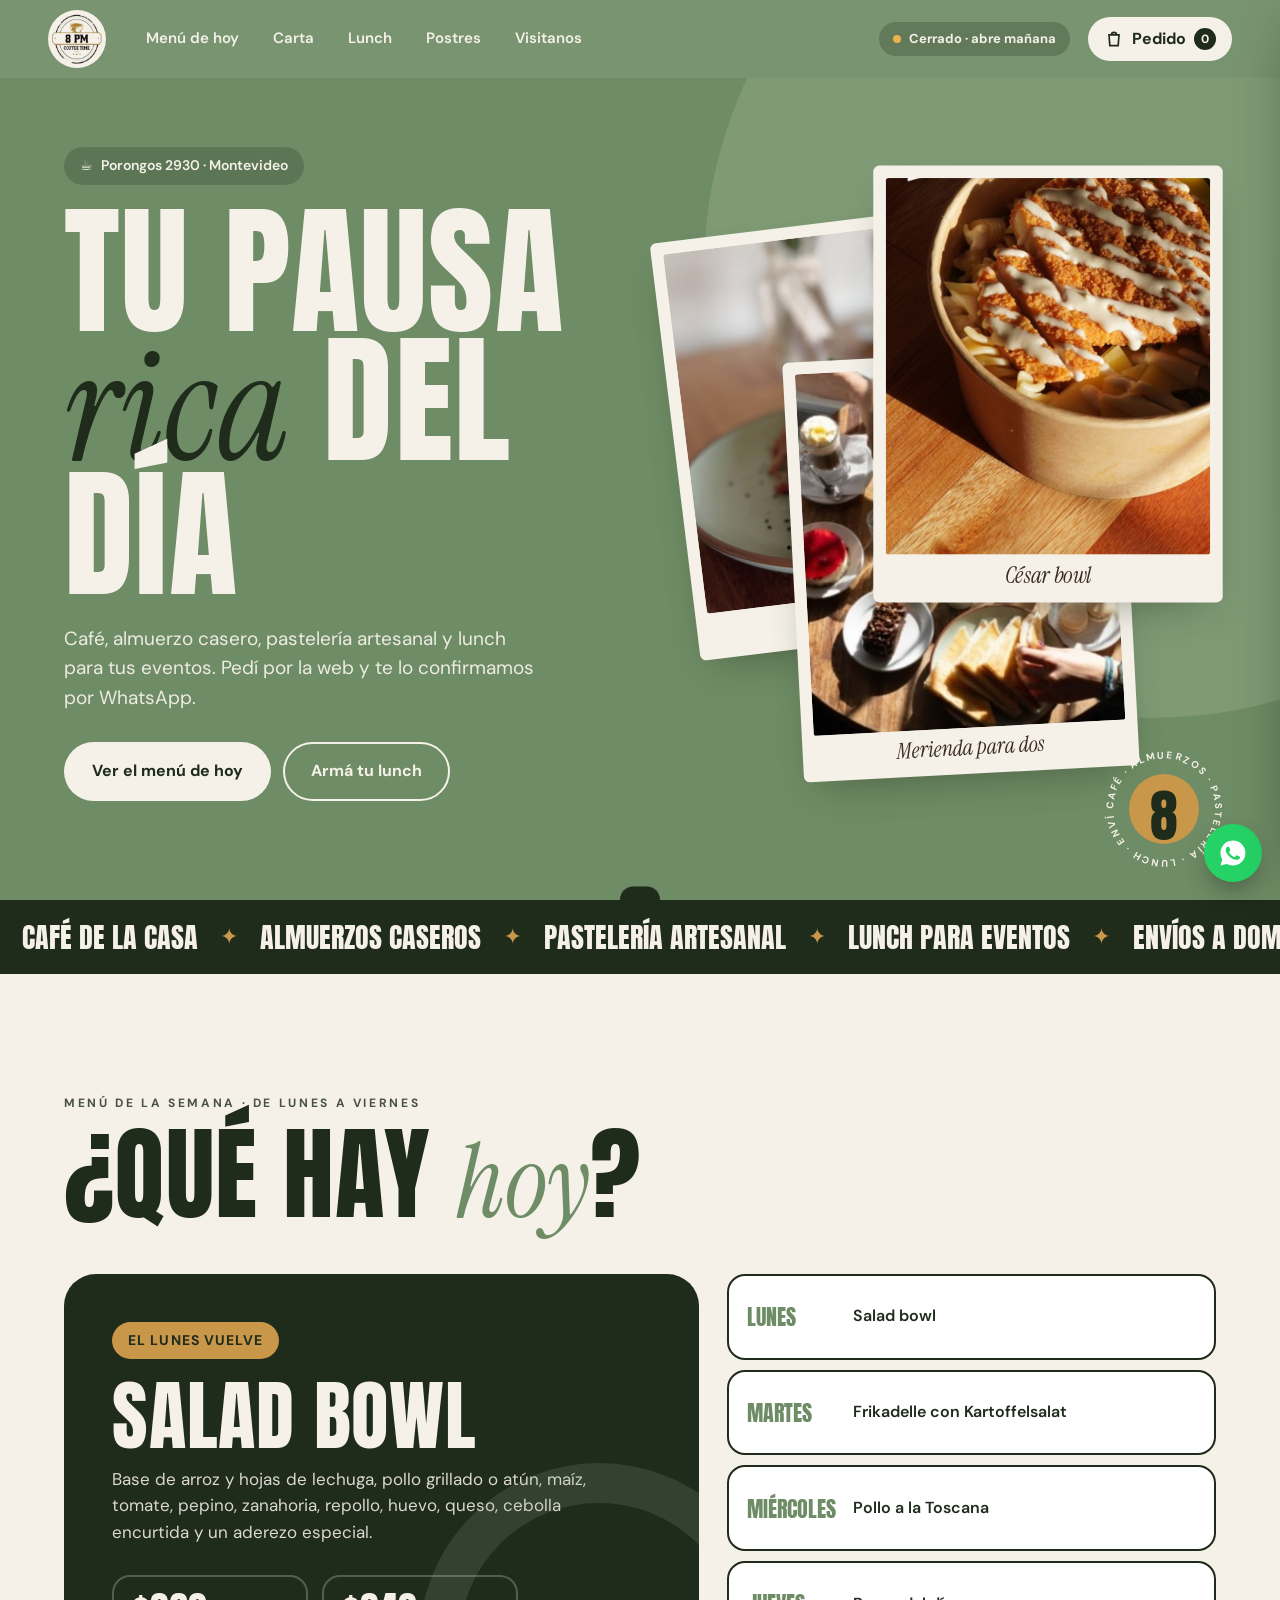
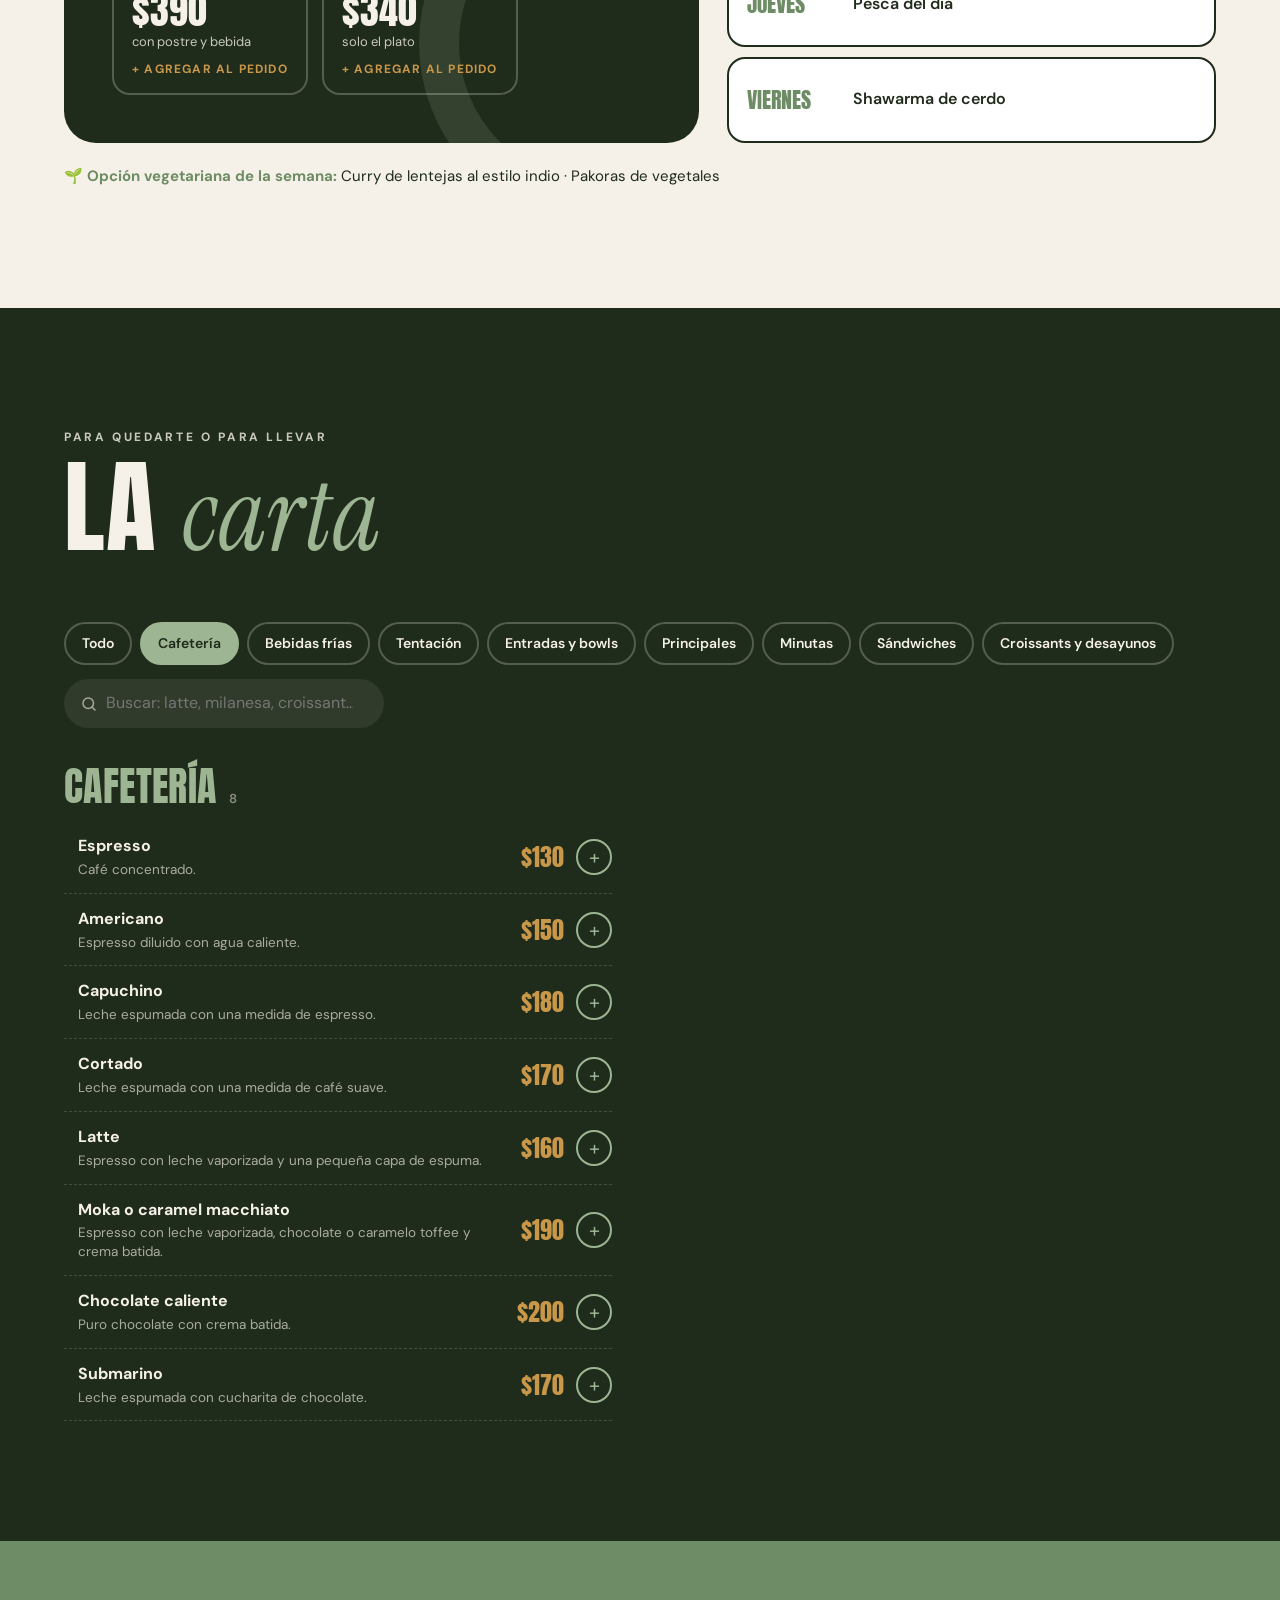
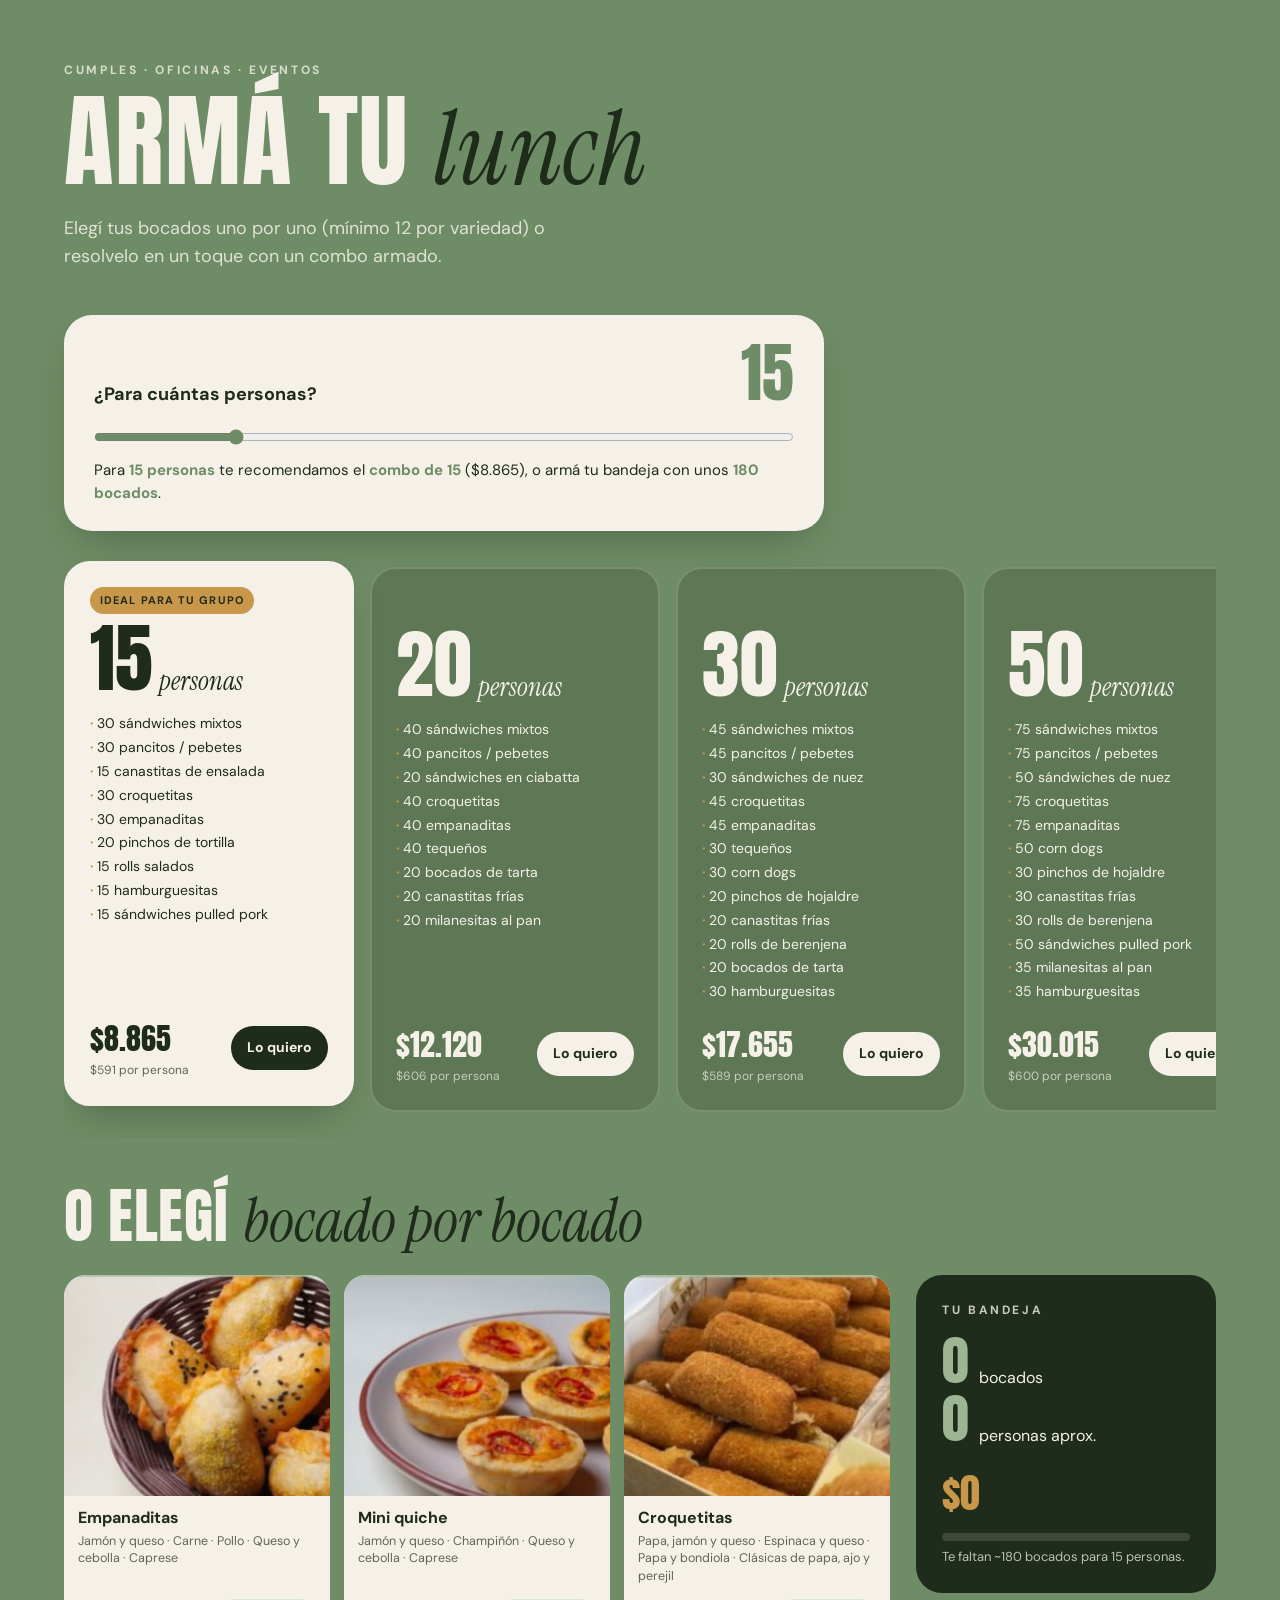
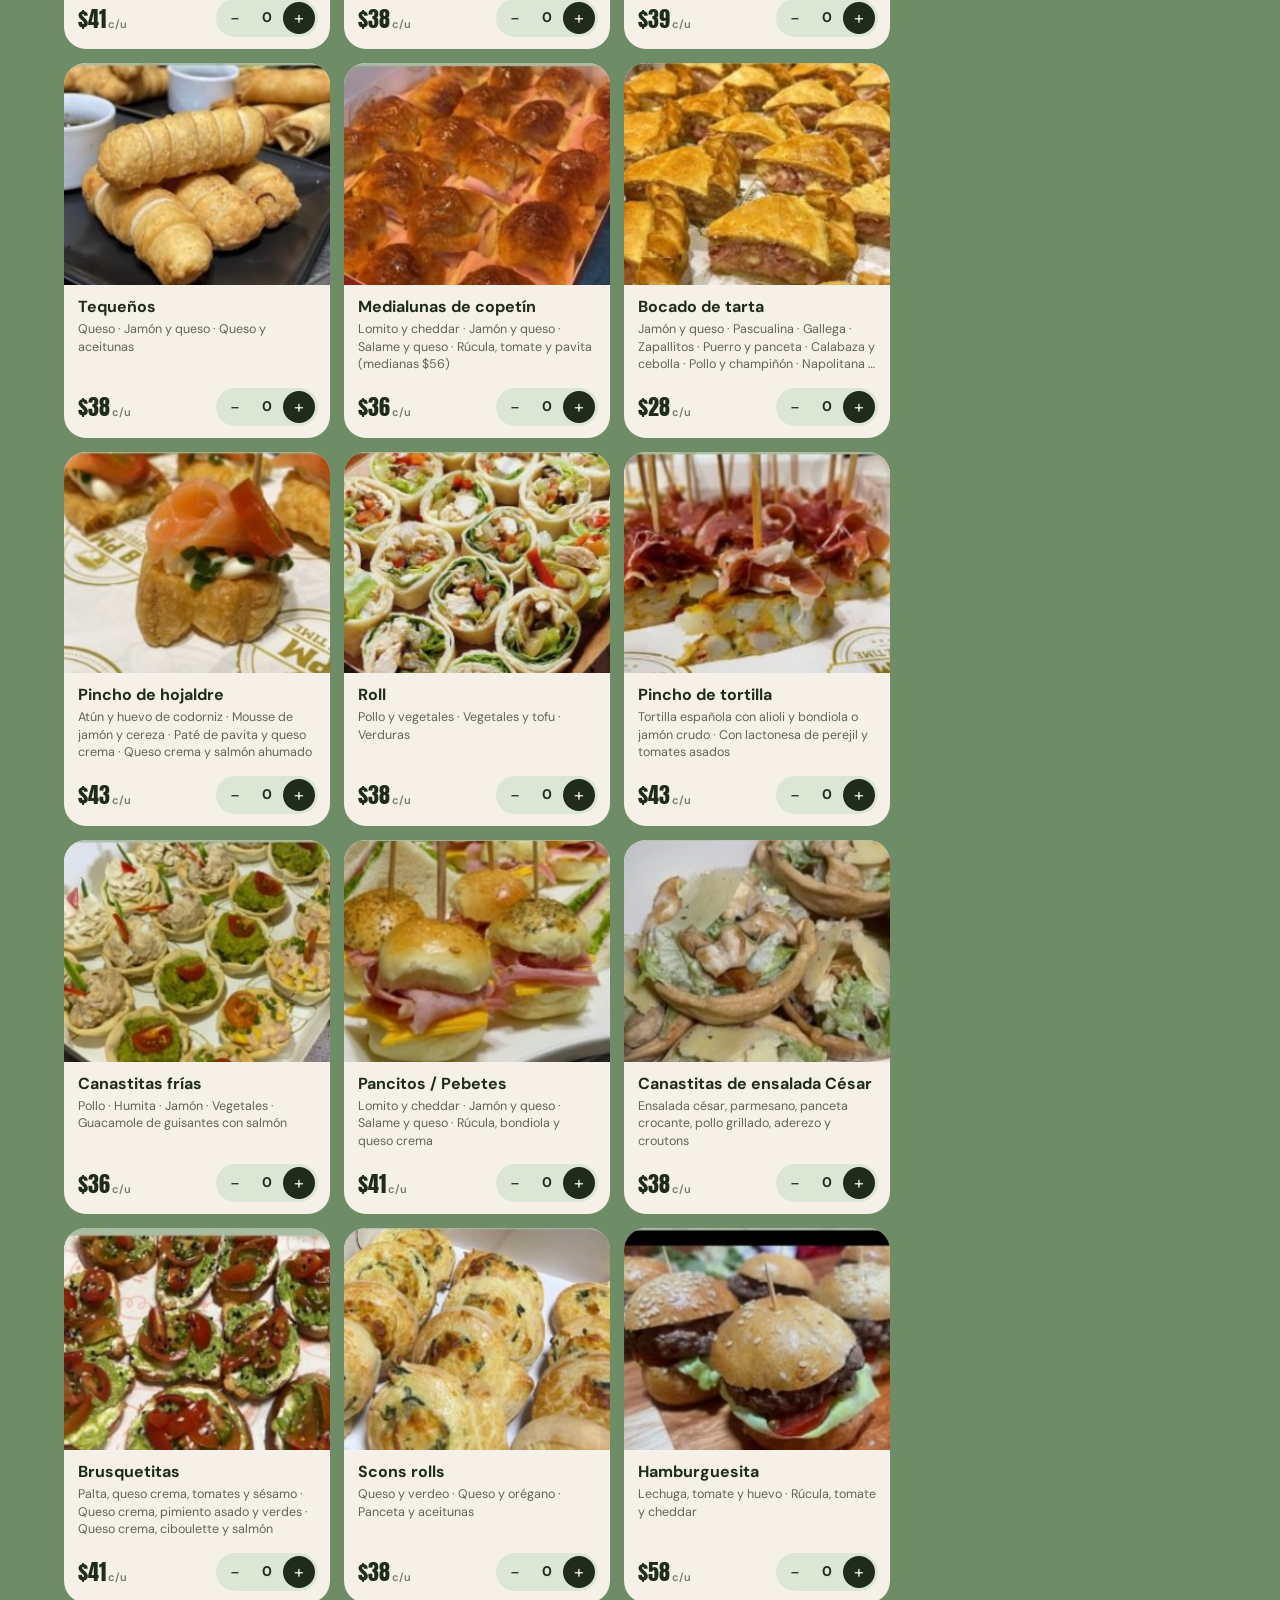
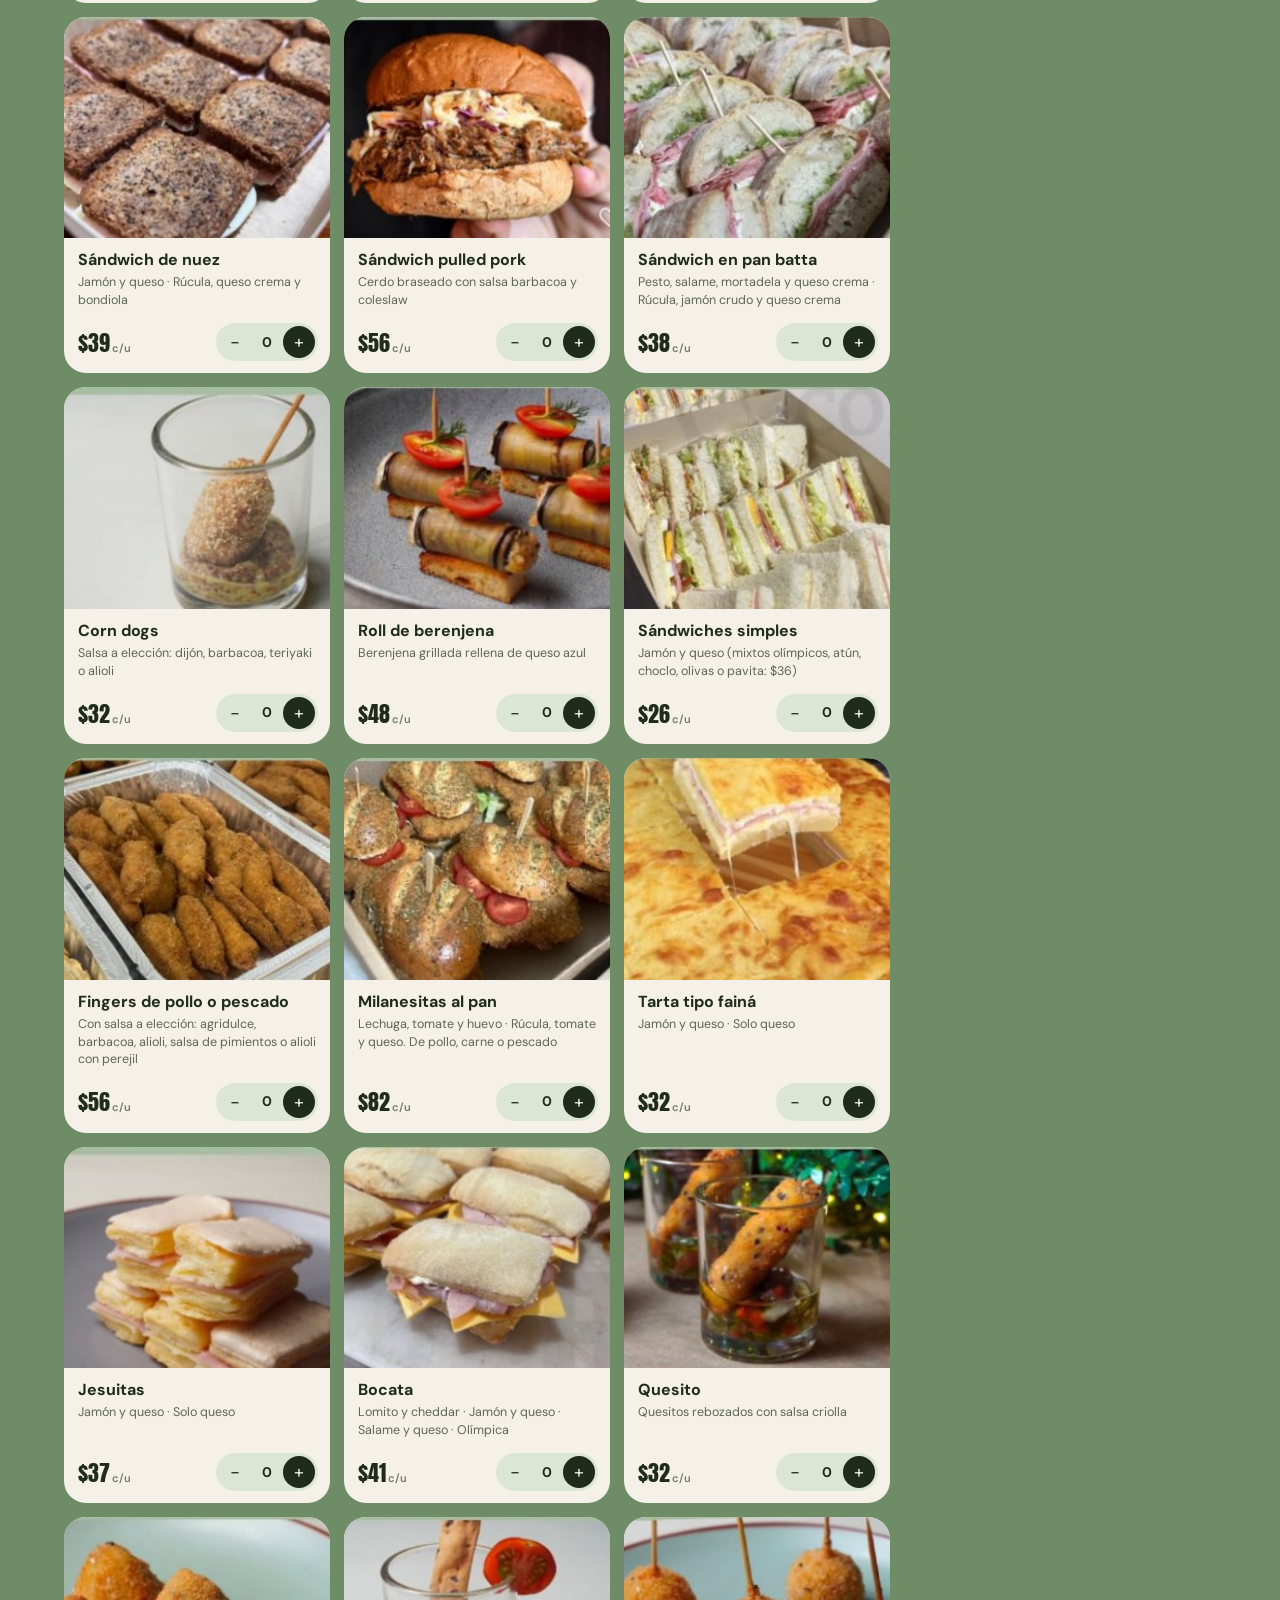
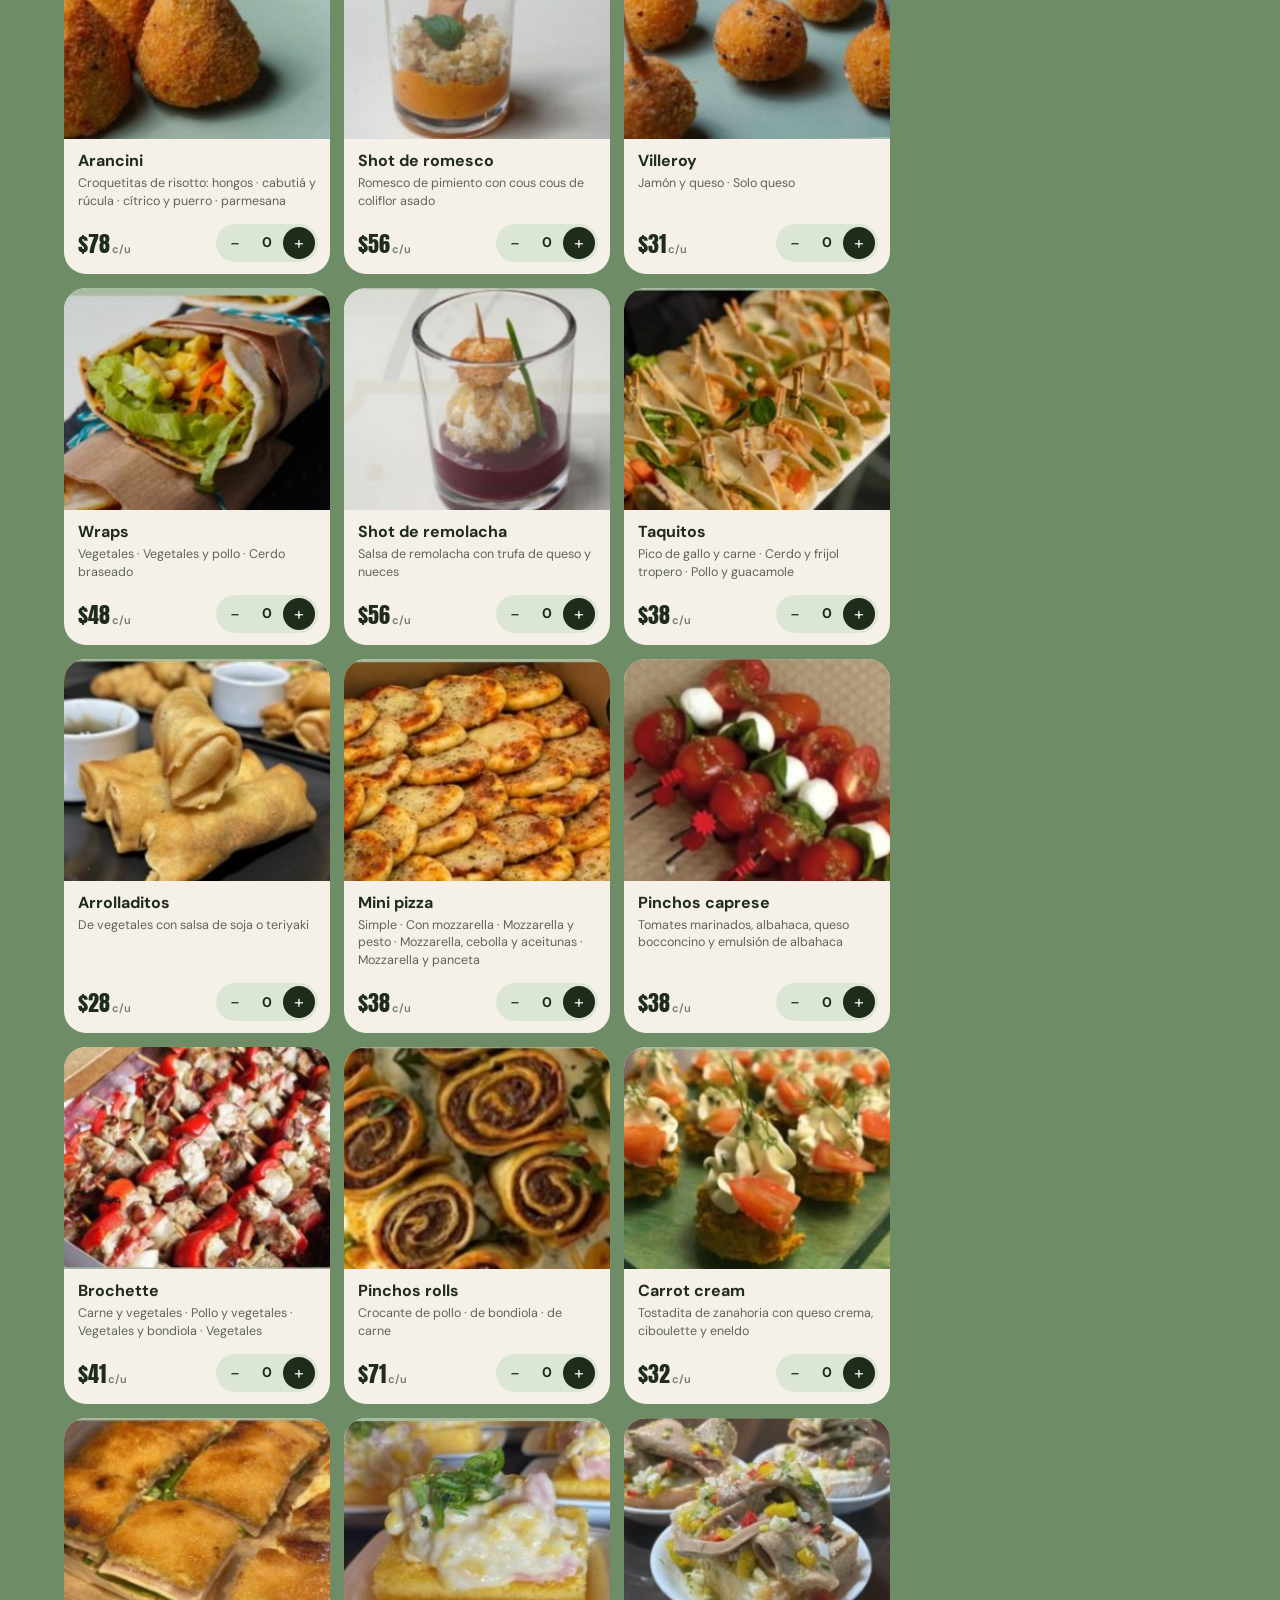
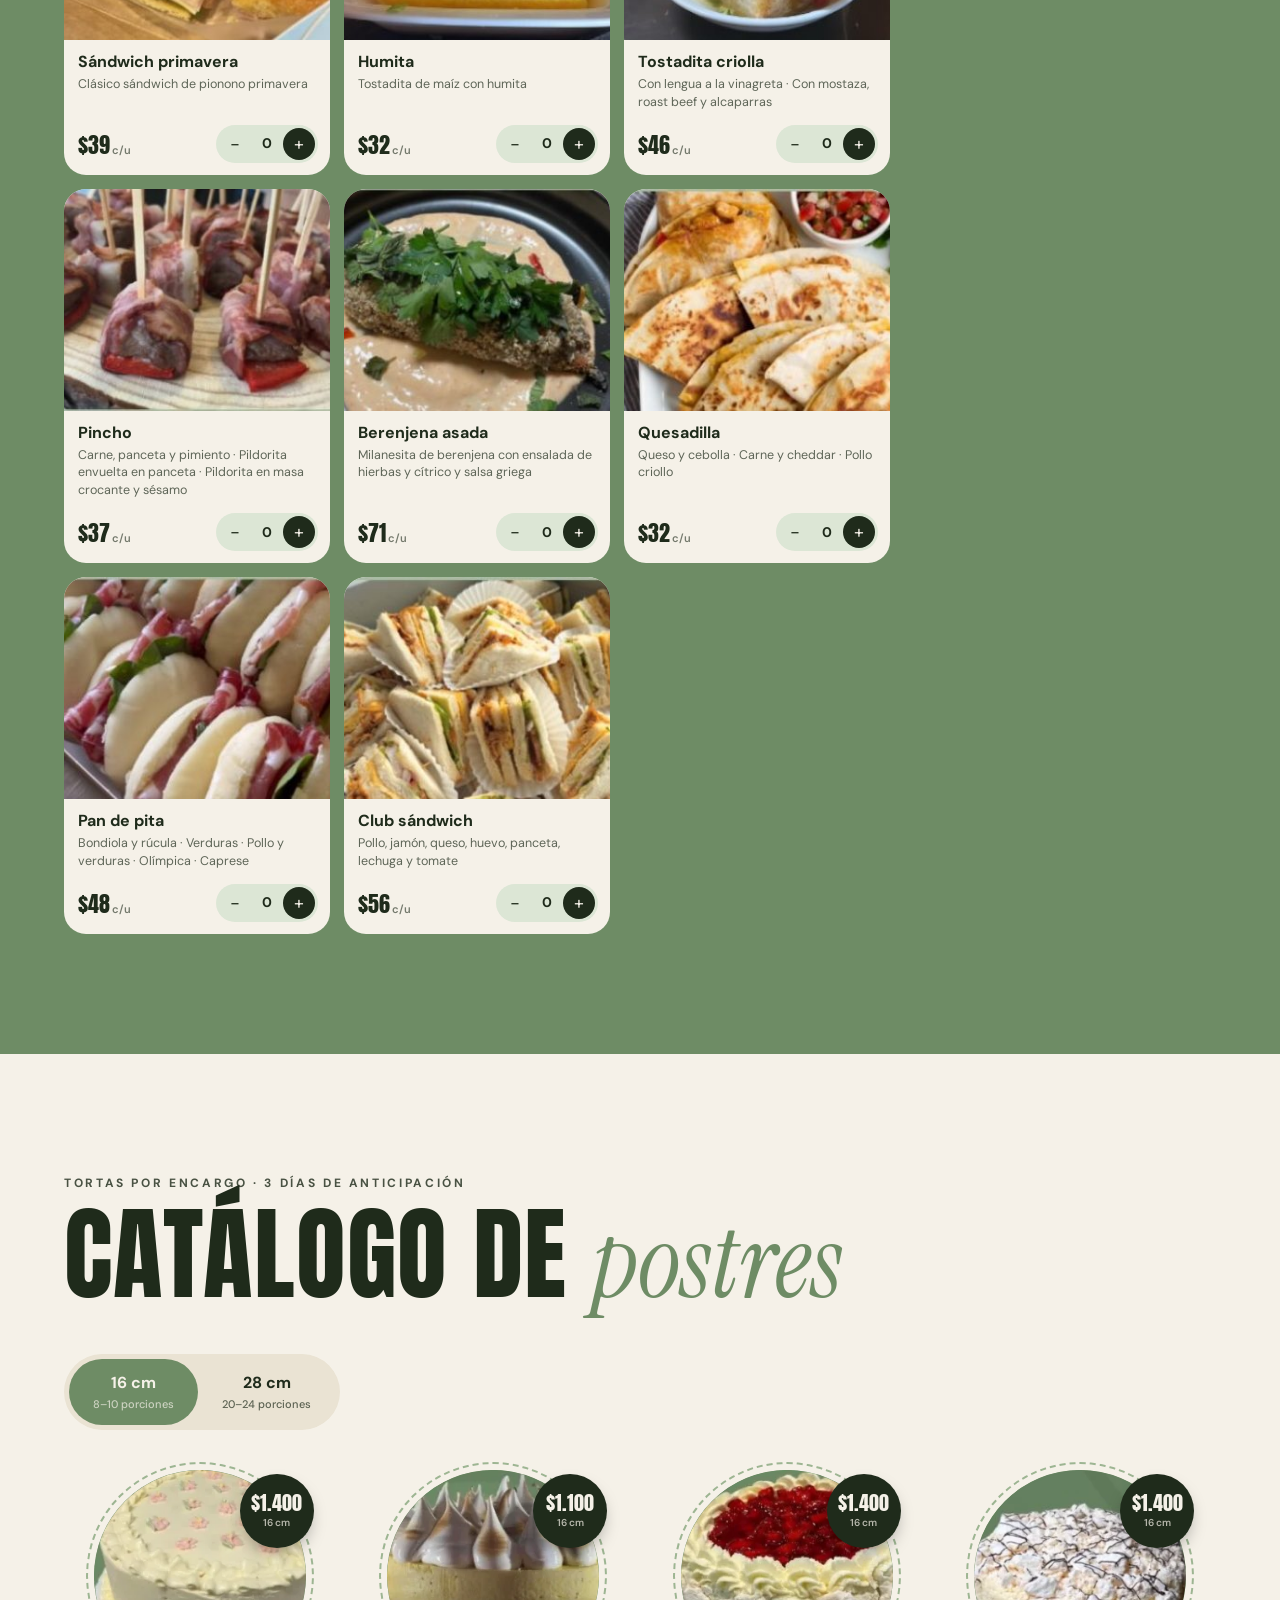
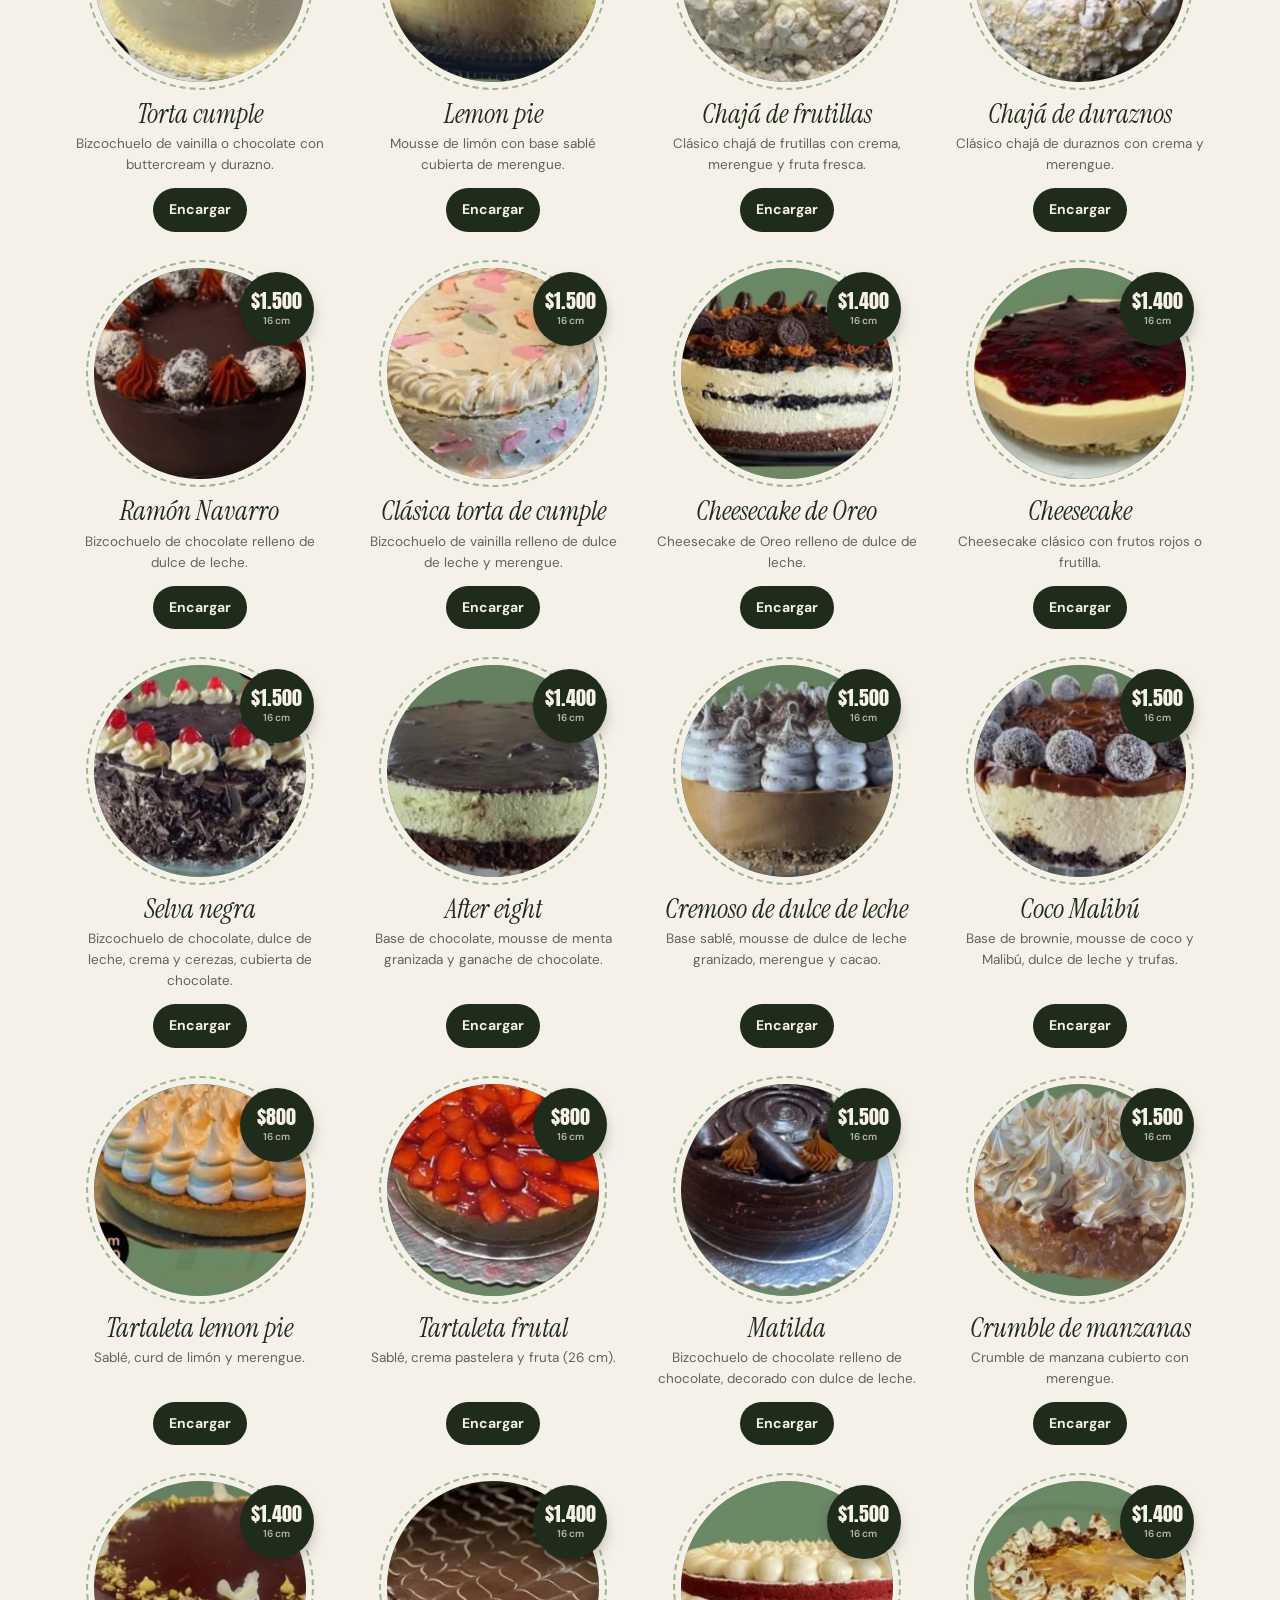
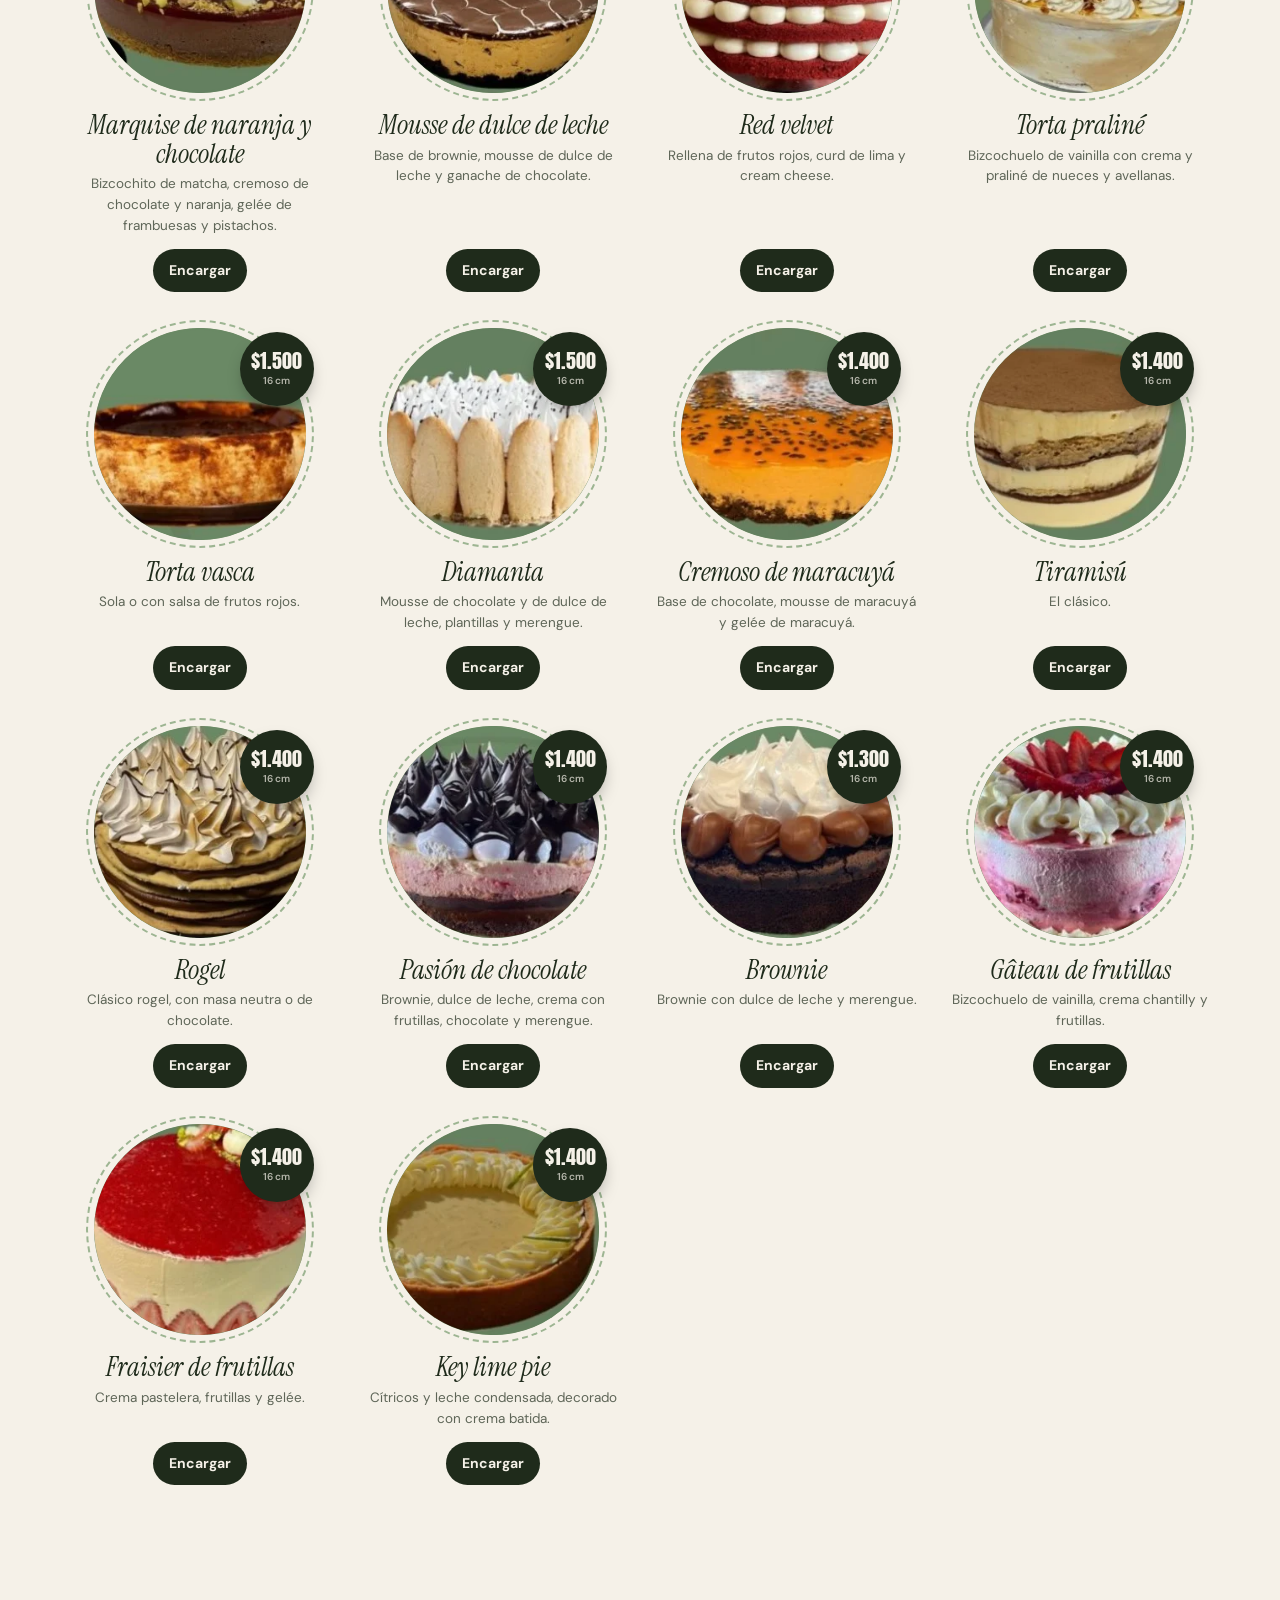
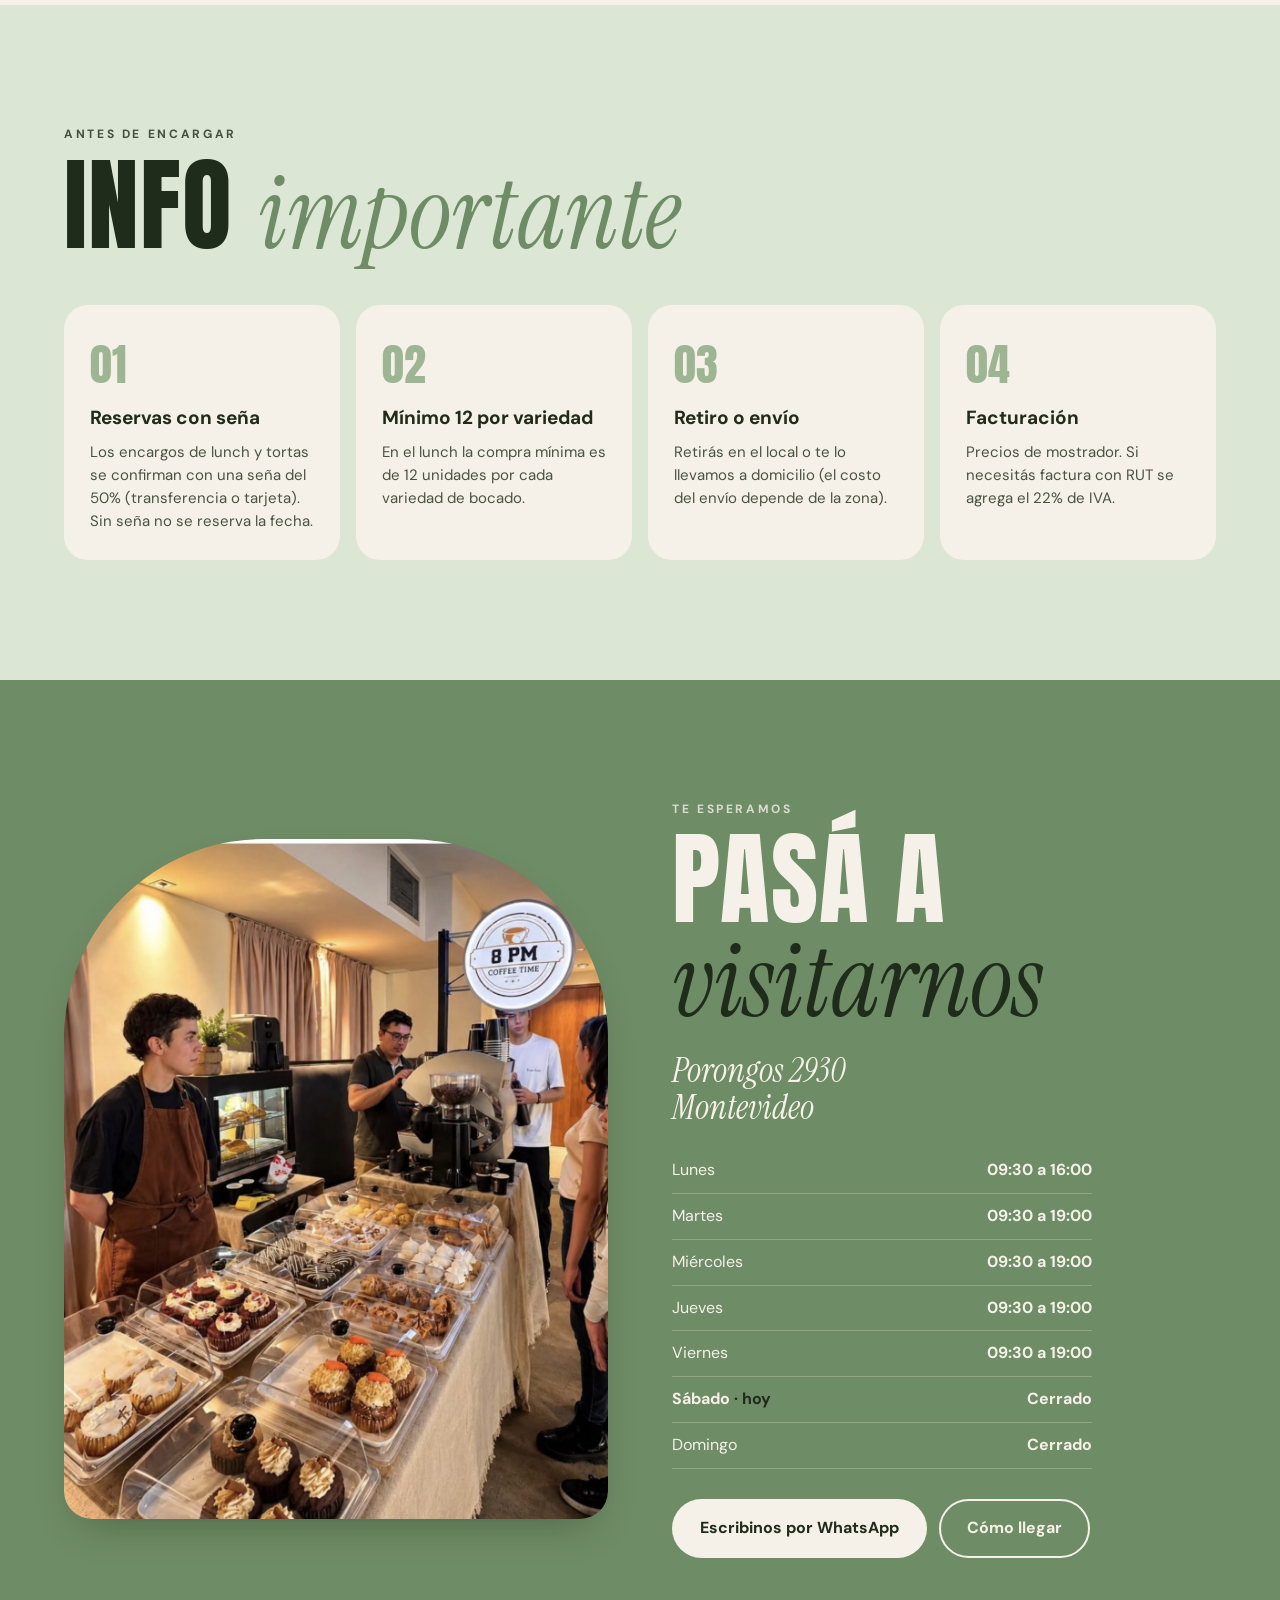
==== commit 4f550b3d: "Carrito en 3 pasos animado y comprobante PDF del pedido Co-Authored-By: Claude Opus 5.5 <noreply@ant" ====
--- a/index.html
+++ b/index.html
@@ -199,34 +199,81 @@
   <a class="madeby" href="https://tuwebuy.online" target="_blank" rel="noopener"><span>Hecho con</span><img src="img/tuwebuy.png" alt="tuwebuy.online" width="105" height="16" loading="lazy"></a>
 </footer>
 
-<!-- Pedido (carrito) -->
+<!-- Pedido (carrito en 3 pasos) -->
 <div class="velo" id="velo"></div>
-<aside class="cajon" id="cajon" aria-label="Tu pedido" aria-hidden="true">
-  <div class="cajon-cab">
-    <h3>Tu <em>pedido</em></h3>
-    <button class="x" id="cerrarPedido" aria-label="Cerrar">×</button>
-  </div>
-  <div class="cajon-lista" id="lista"></div>
-  <form class="cajon-form" id="formPedido">
-    <div class="seg" role="radiogroup">
-      <label><input type="radio" name="entrega" value="Retiro en el local" checked><span>Retiro</span></label>
-      <label><input type="radio" name="entrega" value="Envío a domicilio"><span>Envío</span></label>
-    </div>
-    <input name="nombre" placeholder="Tu nombre" required autocomplete="name">
-    <input name="direccion" placeholder="Dirección de entrega" autocomplete="street-address" hidden>
-    <div class="dos">
-      <input name="fecha" type="date" aria-label="Fecha">
-      <input name="hora" type="time" aria-label="Hora" value="12:30">
-    </div>
-    <textarea name="nota" rows="2" placeholder="Algo más? (sabores, alergias, dedicatoria…)"></textarea>
-    <p class="mini" id="notaFecha"></p>
-    <div class="cajon-tot"><span>Total estimado</span><b id="total">$0</b></div>
-    <button class="btn btn-wa" type="submit">
-      <svg viewBox="0 0 24 24" aria-hidden="true"><path fill="currentColor" d="M12 2a10 10 0 0 0-8.6 15.1L2 22l5-1.3A10 10 0 1 0 12 2Zm5.3 14.2c-.2.6-1.3 1.2-1.8 1.2-.5.1-1 .2-3.4-.7-2.8-1.1-4.6-4-4.8-4.2-.1-.2-1.1-1.5-1.1-2.9 0-1.4.7-2 1-2.3.2-.3.5-.3.7-.3h.5c.2 0 .4 0 .6.5l.8 2c.1.2.1.4 0 .5l-.4.6-.4.4c-.1.2-.3.3-.1.6.2.3.8 1.3 1.7 2.1 1.2 1 2.1 1.3 2.4 1.5.3.1.5.1.6-.1l.9-1.1c.2-.3.4-.2.7-.1l1.9.9c.3.1.5.2.5.3.1.2.1.7-.2 1.3Z"/></svg>
-      Enviar pedido por WhatsApp</button>
-    <p class="mini centro">Te respondemos por WhatsApp para confirmar y coordinar la seña.</p>
-  </form>
+<aside class="cajon" id="cajon" aria-label="Tu pedido" aria-hidden="true" data-paso="0">
+  <header class="cj-cab">
+    <div class="cj-fila">
+      <img src="img/logo.png" alt="" class="cj-logo">
+      <div class="cj-tit"><h3>Tu <em>pedido</em></h3><span id="cjSub">Vacío por ahora</span></div>
+      <button class="x" id="cerrarPedido" aria-label="Cerrar">×</button>
+    </div>
+    <ol class="cj-pasos" aria-hidden="true">
+      <li class="on"><i>1</i>Pedido</li>
+      <li><i>2</i>Entrega</li>
+      <li><i>3</i>¡Listo!</li>
+      <span class="cj-barra"></span>
+    </ol>
+  </header>
+
+  <div class="cj-vistas">
+    <div class="cj-riel" id="cjRiel">
+      <!-- 1 · Lo que lleva -->
+      <section class="cj-v">
+        <div id="lista"></div>
+        <div class="cj-suge" id="cjSuge" hidden></div>
+      </section>
+
+      <!-- 2 · Entrega -->
+      <section class="cj-v">
+        <form class="cj-form" id="formPedido" novalidate>
+          <button type="button" class="cj-volver" data-ir="0">← Volver al pedido</button>
+          <p class="cj-et">¿Cómo lo querés?</p>
+          <div class="cj-modo" role="radiogroup">
+            <label><input type="radio" name="entrega" value="Retiro en el local" checked>
+              <span><b>🏪</b>Retiro<small>Porongos 2930</small></span></label>
+            <label><input type="radio" name="entrega" value="Envío a domicilio">
+              <span><b>🛵</b>Envío<small>según la zona</small></span></label>
+          </div>
+          <label class="cj-campo"><span>Tu nombre</span><input name="nombre" required autocomplete="name" placeholder="Ej: Sofía"></label>
+          <label class="cj-campo"><span>Celular <i>(opcional)</i></span><input name="telefono" type="tel" inputmode="tel" autocomplete="tel" placeholder="09X XXX XXX"></label>
+          <label class="cj-campo" id="cjDir" hidden><span>Dirección de entrega</span><input name="direccion" autocomplete="street-address" placeholder="Calle, número, apto"></label>
+          <p class="cj-et">¿Para cuándo?</p>
+          <div class="cj-dias" id="cjDias"></div>
+          <div class="cj-dos">
+            <label class="cj-campo"><span>Fecha</span><input name="fecha" type="date"></label>
+            <label class="cj-campo"><span>Hora</span><input name="hora" type="time" value="12:30"></label>
+          </div>
+          <label class="cj-campo"><span>Algo más <i>(opcional)</i></span><textarea name="nota" rows="2" placeholder="Sabores, alergias, dedicatoria para la torta…"></textarea></label>
+          <p class="cj-aviso" id="notaFecha" hidden></p>
+        </form>
+      </section>
+
+      <!-- 3 · Listo -->
+      <section class="cj-v cj-listo">
+        <div class="cj-check"><svg viewBox="0 0 52 52"><circle cx="26" cy="26" r="24"/><path d="M15 27l7 7 15-16"/></svg></div>
+        <h4>¡Pedido <em>enviado!</em></h4>
+        <p class="cj-num" id="cjNum"></p>
+        <p>Te abrimos WhatsApp con el pedido escrito. Si no se abrió, tocá el botón de abajo. Te contestamos para confirmar<span id="cjSenaTxt"></span>.</p>
+        <button class="cj-btn-pdf" id="cjPdf"><svg viewBox="0 0 24 24"><path d="M12 3v12m0 0-4-4m4 4 4-4M5 19h14" fill="none" stroke="currentColor" stroke-width="2" stroke-linecap="round" stroke-linejoin="round"/></svg>Descargar comprobante (PDF)</button>
+        <a class="cj-btn-wa" id="cjWaOtra" target="_blank" rel="noopener">Abrir WhatsApp de nuevo</a>
+        <button class="cj-volver" id="cjOtro">Hacer otro pedido</button>
+      </section>
+    </div>
+  </div>
+
+  <footer class="cj-pie" id="cjPie">
+    <div class="cj-tot">
+      <span>Total estimado</span>
+      <b id="total">$0</b>
+      <small id="cjSena"></small>
+    </div>
+    <button class="cj-sig" id="cjSig" disabled>Continuar <span>→</span></button>
+  </footer>
 </aside>
+
+<!-- Comprobante (se dibuja fuera de pantalla y se pasa a PDF) -->
+<div class="comp-caja" aria-hidden="true"><div class="comp" id="comp"></div></div>
 
 <a class="wa-flot" id="waFlot" target="_blank" rel="noopener" aria-label="WhatsApp">
   <svg viewBox="0 0 24 24"><path fill="currentColor" d="M12 2a10 10 0 0 0-8.6 15.1L2 22l5-1.3A10 10 0 1 0 12 2Zm5.3 14.2c-.2.6-1.3 1.2-1.8 1.2-.5.1-1 .2-3.4-.7-2.8-1.1-4.6-4-4.8-4.2-.1-.2-1.1-1.5-1.1-2.9 0-1.4.7-2 1-2.3.2-.3.5-.3.7-.3h.5c.2 0 .4 0 .6.5l.8 2c.1.2.1.4 0 .5l-.4.6-.4.4c-.1.2-.3.3-.1.6.2.3.8 1.3 1.7 2.1 1.2 1 2.1 1.3 2.4 1.5.3.1.5.1.6-.1l.9-1.1c.2-.3.4-.2.7-.1l1.9.9c.3.1.5.2.5.3.1.2.1.7-.2 1.3Z"/></svg>
--- a/css/estilos.css
+++ b/css/estilos.css
@@ -280,34 +280,188 @@
 .madeby { display: inline-flex; align-items: center; gap: 6px; margin-top: 14px; font-size: 11px; text-decoration: none; color: rgba(245, 241, 232, .6); }
 .madeby img { height: 14px; width: auto; filter: brightness(0) invert(1); opacity: .7; }
 
-/* ---------- Pedido ---------- */
-.velo { position: fixed; inset: 0; background: rgba(20, 28, 17, .5); z-index: 60; opacity: 0; pointer-events: none; transition: opacity .3s; }
+/* ---------- Pedido (carrito en 3 pasos) ---------- */
+.velo { position: fixed; inset: 0; background: rgba(20, 28, 17, .55); backdrop-filter: blur(3px); -webkit-backdrop-filter: blur(3px); z-index: 60; opacity: 0; pointer-events: none; transition: opacity .35s; }
 .velo.on { opacity: 1; pointer-events: auto; }
-.cajon { position: fixed; top: 0; right: 0; bottom: 0; width: min(440px, 100%); background: var(--crema); z-index: 61; transform: translateX(105%); transition: transform .45s cubic-bezier(.2, .8, .2, 1);
-  display: flex; flex-direction: column; box-shadow: -20px 0 50px -20px rgba(0, 0, 0, .4); }
+.cajon { position: fixed; top: 0; right: 0; bottom: 0; width: min(460px, 100%); background: var(--crema); z-index: 61; transform: translateX(105%); transition: transform .55s cubic-bezier(.2, .9, .2, 1);
+  display: flex; flex-direction: column; box-shadow: -30px 0 60px -30px rgba(0, 0, 0, .5); }
 .cajon.on { transform: none; }
-.cajon-cab { display: flex; justify-content: space-between; align-items: center; padding: 22px 24px; background: var(--salvia); color: var(--crema); }
-.cajon-cab h3 { font-size: 40px; }
-.cajon-cab em { color: var(--bosque); }
-.x { width: 42px; height: 42px; border-radius: 50%; border: 0; background: rgba(31, 43, 27, .25); color: var(--crema); font-size: 26px; line-height: 1; }
-.cajon-lista { flex: 1; overflow-y: auto; padding: 10px 24px; }
-.vacio { text-align: center; padding: 40px 10px; opacity: .7; }
-.vacio b { display: block; font: italic 28px var(--serif); margin-bottom: 6px; opacity: 1; }
-.linea { display: grid; grid-template-columns: 1fr auto; gap: 4px 12px; padding: 14px 0; border-bottom: 1px solid var(--crema-2); }
-.linea b { font-size: 15px; }
-.linea small { grid-column: 1; font-size: 12.5px; opacity: .65; }
-.linea .paso { grid-row: 1 / 3; grid-column: 2; align-self: center; }
-.linea-p { grid-column: 1; font-weight: 700; color: var(--salvia); font-size: 14px; }
-.cajon-form { padding: 16px 24px 22px; border-top: 1px solid var(--crema-2); display: grid; gap: 10px; background: #fff; }
-.cajon-form input, .cajon-form textarea { width: 100%; border: 2px solid var(--crema-2); border-radius: 14px; padding: 12px 14px; font: inherit; font-size: 16px; background: var(--crema); color: var(--tinta); }
-.cajon-form input:focus, .cajon-form textarea:focus { outline: none; border-color: var(--salvia); }
-.dos { display: grid; grid-template-columns: 1fr 1fr; gap: 10px; }
-.seg { display: grid; grid-template-columns: 1fr 1fr; background: var(--crema-2); border-radius: 99px; padding: 4px; }
-.seg input { position: absolute; opacity: 0; }
-.seg span { display: block; text-align: center; padding: 9px; border-radius: 99px; font-weight: 700; cursor: pointer; transition: .2s; }
-.seg input:checked + span { background: var(--salvia); color: var(--crema); }
-.cajon-tot { display: flex; justify-content: space-between; align-items: baseline; }
-.cajon-tot b { font: 34px var(--display); color: var(--bosque); }
+.cj-cab { background: var(--salvia); color: var(--crema); padding: 18px 22px 0; position: relative; overflow: hidden; flex: none; }
+.cj-cab::after { content: ""; position: absolute; right: -60px; top: -70px; width: 200px; height: 200px; border-radius: 50%; border: 28px solid rgba(157, 181, 146, .35); pointer-events: none; }
+.cj-fila { display: flex; align-items: center; gap: 14px; position: relative; z-index: 1; }
+.cj-logo { width: 52px; height: 52px; border-radius: 50%; background: var(--crema); padding: 3px; flex: none; }
+.cajon.on .cj-logo { animation: logoGira .9s .15s cubic-bezier(.3, 1.4, .5, 1) both; }
+@keyframes logoGira { from { transform: rotate(-200deg) scale(.4); opacity: 0; } }
+.cj-tit { flex: 1; min-width: 0; }
+.cj-tit h3 { font-size: 36px; }
+.cj-tit em { color: var(--bosque); }
+.cj-tit span { font-size: 13px; font-weight: 600; opacity: .85; display: inline-block; }
+.cj-tit span.bump { animation: bump .45s; }
+@keyframes bump { 40% { transform: translateY(-4px) scale(1.06); } }
+.x { width: 42px; height: 42px; border-radius: 50%; border: 0; background: rgba(31, 43, 27, .25); color: var(--crema); font-size: 26px; line-height: 1; flex: none; transition: transform .3s, background .2s; }
+.x:hover { transform: rotate(90deg); background: rgba(31, 43, 27, .45); }
+.cj-pasos { list-style: none; display: flex; justify-content: space-between; margin: 18px 0 0; padding: 0 0 14px; position: relative; z-index: 1; }
+.cj-pasos::before { content: ""; position: absolute; left: 14px; right: 14px; top: 13px; height: 2px; background: rgba(245, 241, 232, .3); }
+.cj-barra { position: absolute; left: 14px; top: 13px; height: 2px; background: var(--crema); width: 0; transition: width .5s cubic-bezier(.3, .9, .3, 1); }
+.cajon[data-paso="1"] .cj-barra { width: calc(50% - 14px); }
+.cajon[data-paso="2"] .cj-barra { width: calc(100% - 28px); }
+.cj-pasos li { position: relative; z-index: 1; display: flex; flex-direction: column; align-items: center; gap: 4px; font-size: 11px; font-weight: 700; letter-spacing: .08em; text-transform: uppercase; opacity: .6; transition: opacity .3s; }
+.cj-pasos li i { font-style: normal; width: 28px; height: 28px; border-radius: 50%; display: grid; place-items: center; background: var(--salvia); border: 2px solid rgba(245, 241, 232, .5); font-size: 13px; transition: .35s; }
+.cj-pasos li.on { opacity: 1; }
+.cj-pasos li.on i { background: var(--crema); color: var(--bosque); border-color: var(--crema); transform: scale(1.12); }
+.cj-pasos li.hecho i { background: var(--bosque); border-color: var(--bosque); color: var(--crema); }
+
+.cj-vistas { flex: 1; overflow: hidden; position: relative; }
+.cj-riel { display: flex; width: 300%; height: 100%; transition: transform .55s cubic-bezier(.3, .9, .2, 1); }
+.cajon[data-paso="1"] .cj-riel { transform: translateX(-33.3333%); }
+.cajon[data-paso="2"] .cj-riel { transform: translateX(-66.6667%); }
+.cj-v { width: 33.3333%; height: 100%; overflow-y: auto; padding: 14px 20px 24px; overscroll-behavior: contain; }
+
+/* Renglones */
+.cj-grupo { font-size: 11px; font-weight: 700; letter-spacing: .16em; text-transform: uppercase; color: var(--salvia); margin: 14px 4px 8px; display: flex; align-items: center; gap: 8px; }
+.cj-grupo::after { content: ""; flex: 1; height: 1px; background: var(--crema-2); }
+.cj-item { display: grid; grid-template-columns: 58px 1fr auto; gap: 12px; align-items: center; background: #fff; border-radius: 20px; padding: 10px 12px 10px 10px; margin-bottom: 8px;
+  animation: entra .45s cubic-bezier(.2, 1.2, .4, 1) both; transition: transform .3s, opacity .3s, max-height .35s, margin .35s, padding .35s; max-height: 140px; }
+.cj-item:nth-child(2) { animation-delay: .04s; } .cj-item:nth-child(3) { animation-delay: .08s; } .cj-item:nth-child(4) { animation-delay: .12s; } .cj-item:nth-child(5) { animation-delay: .16s; }
+@keyframes entra { from { opacity: 0; transform: translateX(40px) scale(.96); } }
+.cj-item.sale { opacity: 0; transform: translateX(-60px); max-height: 0; margin: 0; padding-top: 0; padding-bottom: 0; }
+.cj-item.nuevo { animation: nuevo .7s cubic-bezier(.2, 1.3, .4, 1) both; }
+@keyframes nuevo { 0% { opacity: 0; transform: scale(.8); background: var(--salvia-3); } 60% { background: var(--salvia-3); } }
+.cj-foto { width: 58px; height: 58px; border-radius: 16px; object-fit: cover; background: var(--salvia-3); display: grid; place-items: center; font-size: 26px; }
+.cj-foto.redonda { border-radius: 50%; }
+.cj-info { min-width: 0; }
+.cj-info b { display: block; font-size: 15px; line-height: 1.2; white-space: nowrap; overflow: hidden; text-overflow: ellipsis; }
+.cj-info small { display: block; font-size: 12px; opacity: .6; margin-top: 2px; white-space: nowrap; overflow: hidden; text-overflow: ellipsis; }
+.cj-info strong { display: block; font: 19px var(--display); color: var(--salvia); margin-top: 3px; letter-spacing: .02em; }
+.cj-paso { display: flex; flex-direction: column; align-items: center; gap: 2px; background: var(--crema); border-radius: 99px; padding: 3px; }
+.cj-paso button { width: 30px; height: 30px; border-radius: 50%; border: 0; font-size: 17px; line-height: 1; display: grid; place-items: center; transition: transform .15s; }
+.cj-paso button:active { transform: scale(.85); }
+.cj-paso button[data-a="1"] { background: var(--bosque); color: var(--crema); }
+.cj-paso button[data-a="-1"] { background: transparent; color: var(--bosque); }
+.cj-paso button.tacho { font-size: 14px; }
+.cj-paso output { font-weight: 700; font-size: 13px; min-width: 24px; text-align: center; }
+.cj-paso output.pop { animation: pop2 .35s; }
+@keyframes pop2 { 50% { transform: scale(1.5); color: var(--salvia); } }
+
+/* Sugerencia */
+.cj-suge { display: flex; align-items: center; gap: 12px; background: var(--bosque); color: var(--crema); border-radius: 20px; padding: 12px 14px; margin-top: 12px; animation: entra .5s .2s both; }
+.cj-suge span { font-size: 26px; }
+.cj-suge p { margin: 0; flex: 1; font-size: 13px; line-height: 1.35; }
+.cj-suge p b { display: block; font-size: 14px; }
+.cj-suge button { border: 0; background: var(--oro); color: var(--bosque); font-weight: 700; padding: 9px 14px; border-radius: 99px; font-size: 13px; white-space: nowrap; }
+
+/* Vacío */
+.vacio { text-align: center; padding: 30px 10px 10px; }
+.vacio svg { width: 120px; height: 120px; margin: 0 auto 6px; display: block; }
+.vacio .humo { fill: none; stroke: var(--salvia-2); stroke-width: 3; stroke-linecap: round; animation: humo 2.4s ease-in-out infinite; }
+.vacio .humo:nth-of-type(2) { animation-delay: .5s; } .vacio .humo:nth-of-type(3) { animation-delay: 1s; }
+@keyframes humo { 0% { opacity: 0; transform: translateY(8px); } 40% { opacity: 1; } 100% { opacity: 0; transform: translateY(-10px); } }
+.vacio b { display: block; font: italic 30px var(--serif); margin-bottom: 4px; }
+.vacio p { margin: 0 auto 18px; max-width: 280px; opacity: .7; font-size: 14px; }
+.vacio-atajos { display: flex; flex-wrap: wrap; gap: 8px; justify-content: center; }
+.vacio-atajos a { text-decoration: none; background: #fff; border: 2px solid var(--crema-2); padding: 9px 14px; border-radius: 99px; font-weight: 700; font-size: 13px; transition: .2s; }
+.vacio-atajos a:hover { border-color: var(--salvia); background: var(--salvia-3); }
+
+/* Formulario */
+.cj-form { display: grid; gap: 12px; }
+.cj-volver { justify-self: start; border: 0; background: transparent; font-weight: 700; font-size: 13px; color: var(--salvia); padding: 4px 0; }
+.cj-et { margin: 6px 0 -2px; font: italic 22px var(--serif); }
+.cj-modo { display: grid; grid-template-columns: 1fr 1fr; gap: 10px; }
+.cj-modo input { position: absolute; opacity: 0; }
+.cj-modo span { display: block; background: #fff; border: 2px solid var(--crema-2); border-radius: 18px; padding: 12px; text-align: center; font-weight: 700; cursor: pointer; transition: .25s; }
+.cj-modo span b { display: block; font-size: 26px; transition: transform .35s cubic-bezier(.3, 1.6, .5, 1); }
+.cj-modo span small { display: block; font-weight: 500; font-size: 11.5px; opacity: .6; }
+.cj-modo input:checked + span { border-color: var(--salvia); background: var(--salvia-3); }
+.cj-modo input:checked + span b { transform: scale(1.2) rotate(-8deg); }
+.cj-modo input:focus-visible + span { outline: 3px solid var(--oro); }
+.cj-campo { display: grid; gap: 4px; }
+.cj-campo > span { font-size: 11px; font-weight: 700; letter-spacing: .12em; text-transform: uppercase; opacity: .6; }
+.cj-campo i { font-style: normal; text-transform: none; letter-spacing: 0; font-weight: 500; }
+.cj-campo input, .cj-campo textarea { width: 100%; border: 2px solid var(--crema-2); border-radius: 14px; padding: 12px 14px; font: inherit; font-size: 16px; background: #fff; color: var(--tinta); transition: border-color .2s, box-shadow .2s; }
+.cj-campo input:focus, .cj-campo textarea:focus { outline: none; border-color: var(--salvia); box-shadow: 0 0 0 4px rgba(110, 140, 101, .15); }
+.cj-campo.error input { border-color: #B5483B; animation: tiembla .4s; }
+@keyframes tiembla { 25% { transform: translateX(-6px); } 75% { transform: translateX(6px); } }
+.cj-dos { display: grid; grid-template-columns: 1.3fr 1fr; gap: 10px; }
+.cj-dias { display: flex; gap: 8px; overflow-x: auto; scrollbar-width: none; padding: 2px; }
+.cj-dias::-webkit-scrollbar { display: none; }
+.cj-dias button { flex: none; border: 2px solid var(--crema-2); background: #fff; border-radius: 16px; padding: 8px 12px; text-align: center; min-width: 62px; transition: .2s; }
+.cj-dias button small { display: block; font-size: 10.5px; font-weight: 700; text-transform: uppercase; letter-spacing: .08em; opacity: .6; }
+.cj-dias button b { font: 22px/1.1 var(--display); }
+.cj-dias button.on { background: var(--bosque); color: var(--crema); border-color: var(--bosque); transform: translateY(-2px); }
+.cj-dias button:disabled { opacity: .35; }
+.cj-aviso { margin: 0; background: #fff; border-left: 4px solid var(--oro); border-radius: 10px; padding: 10px 12px; font-size: 13px; }
+
+/* Listo */
+.cj-listo { text-align: center; padding-top: 30px; }
+.cj-check { width: 96px; height: 96px; margin: 0 auto 10px; }
+.cj-check svg { width: 100%; height: 100%; fill: none; stroke-width: 3.5; stroke-linecap: round; stroke-linejoin: round; }
+.cj-check circle { stroke: var(--salvia); stroke-dasharray: 151; stroke-dashoffset: 151; }
+.cj-check path { stroke: var(--bosque); stroke-dasharray: 40; stroke-dashoffset: 40; }
+.cajon[data-paso="2"] .cj-check circle { animation: traza .6s .35s forwards; }
+.cajon[data-paso="2"] .cj-check path { animation: traza .4s .85s forwards; }
+@keyframes traza { to { stroke-dashoffset: 0; } }
+.cj-listo h4 { font: 44px/1 var(--display); text-transform: uppercase; margin: 0; }
+.cj-listo h4 em { font-family: var(--serif); text-transform: none; color: var(--salvia); }
+.cj-num { display: inline-block; background: var(--bosque); color: var(--crema); font-weight: 700; letter-spacing: .1em; padding: 6px 14px; border-radius: 99px; font-size: 13px; margin: 12px 0 6px; }
+.cj-listo > p:not(.cj-num) { font-size: 14px; opacity: .75; max-width: 320px; margin: 8px auto 20px; }
+.cj-btn-pdf, .cj-btn-wa { display: flex; align-items: center; justify-content: center; gap: 10px; width: 100%; border: 0; border-radius: 99px; padding: 15px; font-weight: 700; text-decoration: none; margin-bottom: 10px; font-size: 15px; }
+.cj-btn-pdf { background: var(--salvia); color: var(--crema); }
+.cj-btn-pdf svg { width: 20px; height: 20px; }
+.cj-btn-pdf.cargando { opacity: .7; pointer-events: none; }
+.cj-btn-wa { background: #fff; border: 2px solid #25D366; color: #128C4A; }
+#cjOtro { justify-self: center; margin: 6px auto 0; display: block; }
+
+/* Pie con total */
+.cj-pie { flex: none; display: flex; align-items: center; gap: 14px; padding: 14px 20px calc(14px + env(safe-area-inset-bottom)); background: #fff; border-top: 1px solid var(--crema-2); transition: transform .4s, margin .4s; }
+.cajon[data-paso="2"] .cj-pie { transform: translateY(100%); margin-top: -90px; }
+.cj-tot { flex: 1; min-width: 0; }
+.cj-tot span { display: block; font-size: 11px; font-weight: 700; letter-spacing: .12em; text-transform: uppercase; opacity: .55; }
+.cj-tot b { font: 32px/1.05 var(--display); color: var(--bosque); }
+.cj-tot small { display: block; font-size: 11.5px; color: var(--salvia); font-weight: 700; }
+.cj-sig { border: 0; background: var(--bosque); color: var(--crema); font-weight: 700; padding: 16px 22px; border-radius: 99px; font-size: 15px; display: inline-flex; align-items: center; gap: 8px; transition: transform .2s, background .2s, opacity .2s; white-space: nowrap; }
+.cj-sig span { transition: transform .25s; }
+.cj-sig:hover span { transform: translateX(4px); }
+.cj-sig:disabled { opacity: .35; }
+.cj-sig.wa { background: #25D366; color: #fff; }
+.cj-sig.wa span { display: none; }
+.cj-sig svg { width: 20px; height: 20px; }
+
+/* Comprobante: se arma fuera de la pantalla */
+.comp-caja { position: fixed; left: -10000px; top: 0; width: 794px; pointer-events: none; }
+.comp { width: 794px; min-height: 1123px; background: var(--crema); color: var(--bosque); font-family: var(--sans); position: relative; display: flex; flex-direction: column; }
+.comp-cab { background: var(--salvia); color: var(--crema); padding: 44px 56px 36px; display: flex; align-items: center; gap: 28px; position: relative; overflow: hidden; }
+.comp-cab img { width: 118px; height: 118px; border-radius: 50%; background: var(--crema); padding: 6px; }
+.comp-cab .k { font-size: 12px; font-weight: 700; letter-spacing: .28em; text-transform: uppercase; opacity: .85; }
+.comp-cab h1 { font-size: 64px; line-height: .9; margin: 6px 0 0; }
+.comp-cab h1 { white-space: nowrap; }
+.comp-cab h1 em { font-family: var(--serif); text-transform: none; color: var(--bosque); font-size: 44px; letter-spacing: .01em; }
+.comp-cab .fecha { margin-left: auto; text-align: right; font-size: 13px; }
+.comp-cab .fecha b { display: block; font: 26px var(--display); }
+.comp-datos { display: grid; grid-template-columns: repeat(4, 1fr); gap: 0; margin: 30px 56px 0; background: #fff; border-radius: 18px; }
+.comp-datos div { padding: 16px 18px; border-right: 1px solid var(--crema-2); }
+.comp-datos div:last-child { border: 0; }
+.comp-datos span { display: block; font-size: 10px; font-weight: 700; letter-spacing: .18em; text-transform: uppercase; color: var(--salvia); margin-bottom: 4px; }
+.comp-datos b { font-size: 14px; display: block; line-height: 1.3; }
+.comp-datos small { font-size: 12px; opacity: .7; }
+.comp-tabla { margin: 26px 56px 0; border-collapse: collapse; width: calc(100% - 112px); font-size: 14px; }
+.comp-tabla th { text-align: left; font-size: 10px; letter-spacing: .18em; text-transform: uppercase; color: var(--salvia); padding: 0 12px 10px; border-bottom: 2px solid var(--bosque); }
+.comp-tabla td { padding: 12px; border-bottom: 1px dashed #d9d2c1; vertical-align: top; }
+.comp-tabla td small { display: block; font-size: 11.5px; opacity: .6; margin-top: 2px; }
+.comp-tabla .n { text-align: right; white-space: nowrap; }
+.comp-tabla th.n { text-align: right; }
+.comp-tabla td.n b { font-weight: 700; }
+.comp-tots { display: flex; justify-content: space-between; align-items: flex-end; gap: 30px; margin: 26px 56px 0; }
+.comp-cond { font-size: 11.5px; opacity: .75; max-width: 330px; line-height: 1.5; }
+.comp-cond b { display: block; font: italic 20px var(--serif); opacity: 1; margin-bottom: 4px; }
+.comp-caja-tot { background: var(--bosque); color: var(--crema); border-radius: 20px; padding: 18px 24px; min-width: 280px; }
+.comp-caja-tot div { display: flex; justify-content: space-between; font-size: 13px; padding: 3px 0; }
+.comp-caja-tot .grande { border-top: 1px solid rgba(245, 241, 232, .25); margin-top: 8px; padding-top: 10px; align-items: baseline; }
+.comp-caja-tot .grande b { font: 40px var(--display); color: var(--salvia-2); }
+.comp-caja-tot .sena b { color: var(--oro); }
+.comp-pie { margin-top: auto; background: var(--bosque); color: var(--crema); padding: 26px 56px; display: flex; justify-content: space-between; align-items: center; }
+.comp-pie p { margin: 0; font-size: 12.5px; opacity: .85; line-height: 1.6; }
+.comp-pie .gracias { font: 400 34px/1 var(--display); text-transform: uppercase; opacity: 1; }
+.comp-pie .gracias em { font-family: var(--serif); text-transform: none; color: var(--salvia-2); }
 
 .wa-flot { position: fixed; right: 18px; bottom: 18px; z-index: 50; width: 58px; height: 58px; border-radius: 50%; background: #25D366; color: #fff; display: grid; place-items: center; box-shadow: 0 12px 28px -8px rgba(0, 0, 0, .45); transition: transform .2s; }
 .wa-flot:hover { transform: scale(1.08); }
@@ -388,12 +542,17 @@
   .precio-op b { font-size: 30px; }
   .hoy-card { min-height: 0; }
 }
-@media (max-width: 960px), (max-height: 760px) {
-  .cajon { overflow-y: auto; }
-  .cajon-lista { flex: none; overflow: visible; min-height: 120px; }
-  .cajon-cab { position: sticky; top: 0; z-index: 2; }
-}
 .cab-logo { flex: none; }
 .estado { min-width: 0; overflow: hidden; }
 .estado b { overflow: hidden; text-overflow: ellipsis; }
 .btn-pedido, .hamb { flex: none; }
+[hidden] { display: none !important; }
+.cj-tot span, .cj-tot small { white-space: nowrap; }
+body:has(.cajon.on) .toast { bottom: 104px; }
+@media (max-width: 420px) {
+  .cj-pie { gap: 10px; padding-left: 16px; padding-right: 16px; }
+  .cj-tot b { font-size: 27px; }
+  .cj-sig { padding: 15px 16px; font-size: 14px; }
+  .cj-sig.wa svg { width: 18px; height: 18px; }
+  .cj-v { padding-left: 16px; padding-right: 16px; }
+}
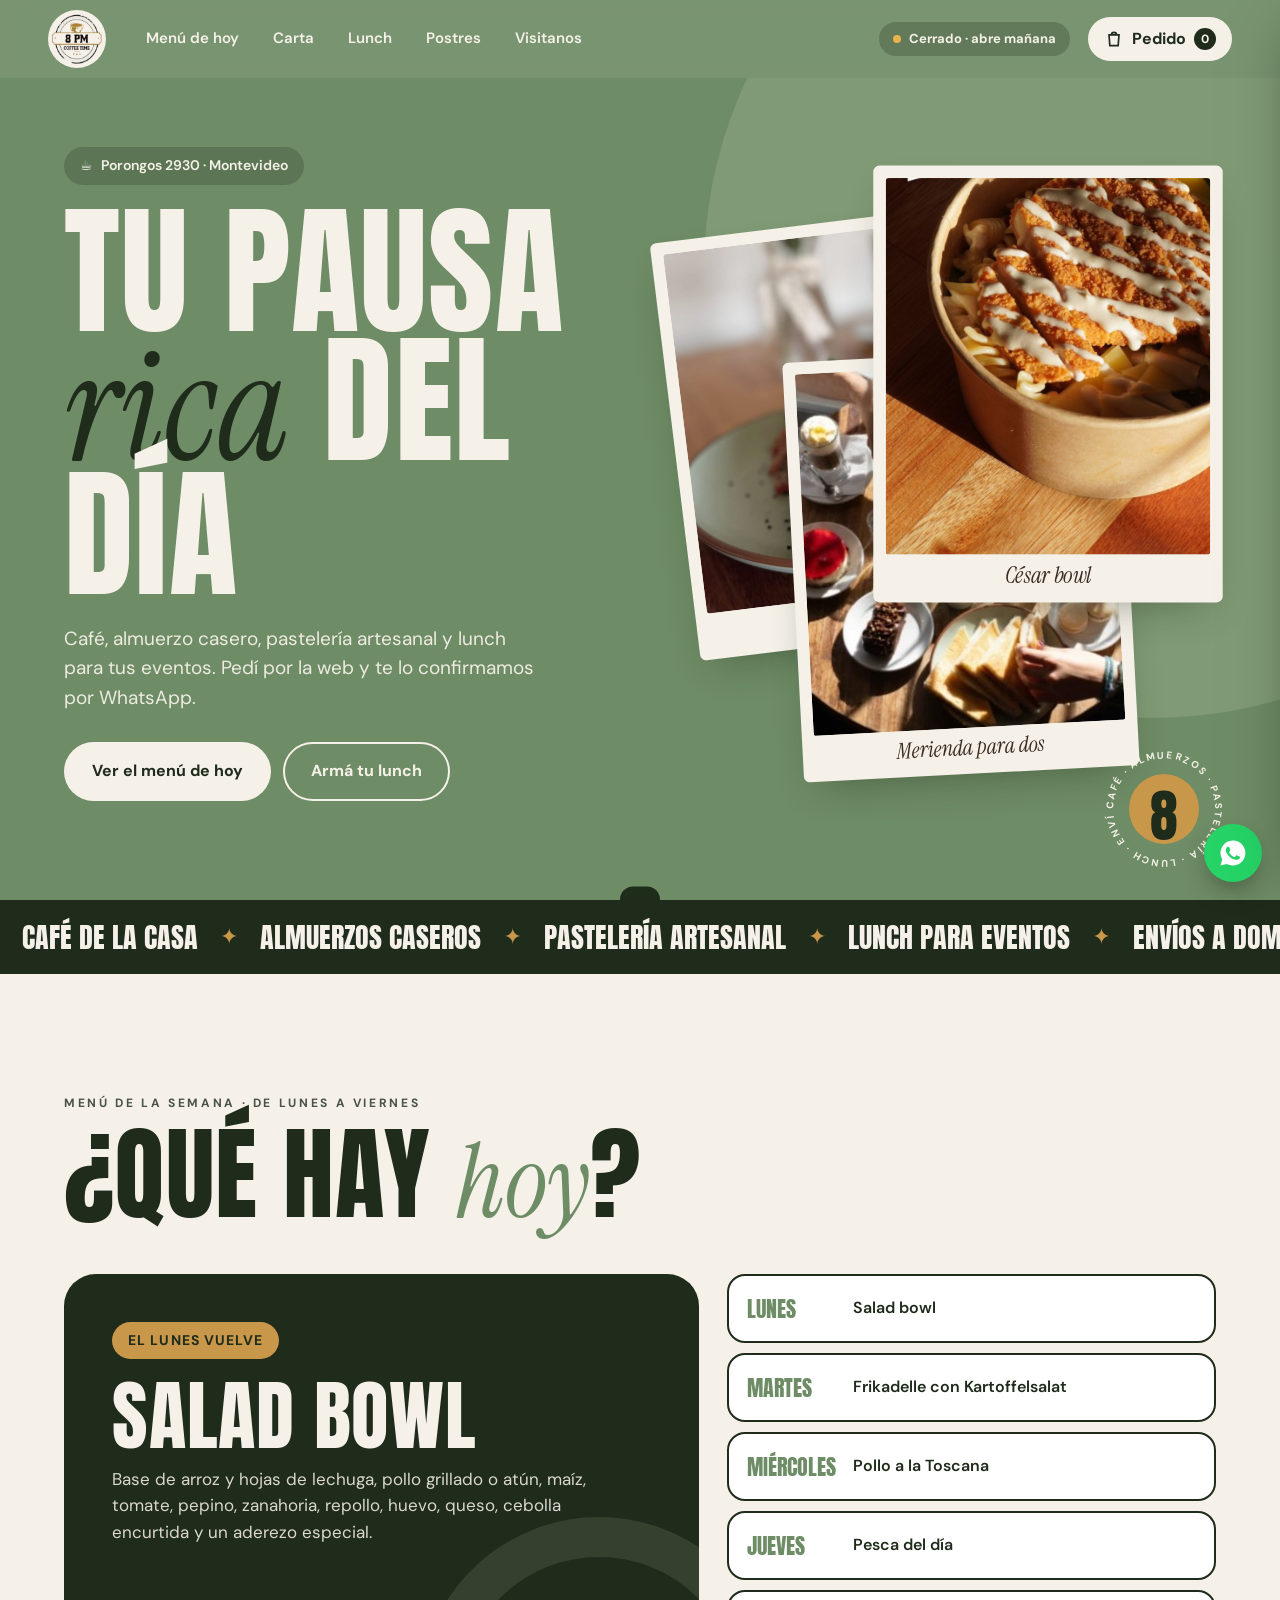
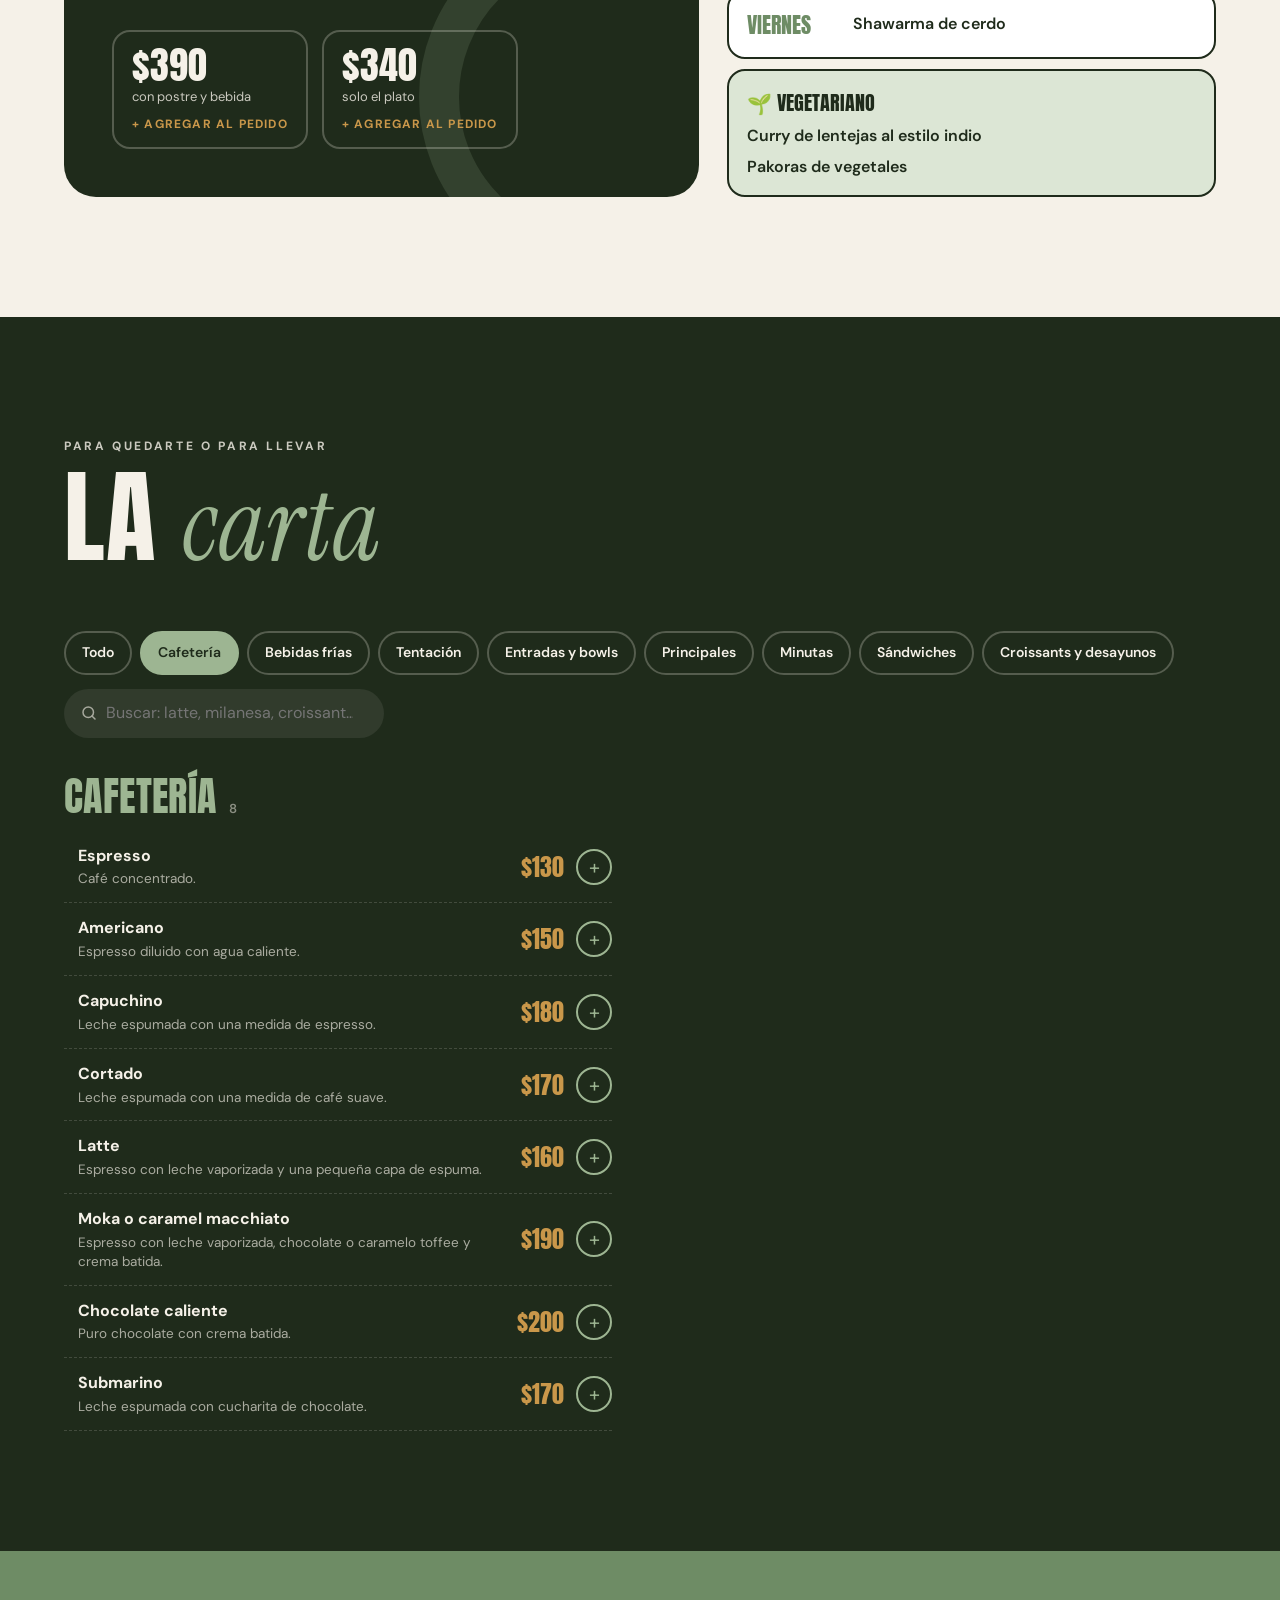
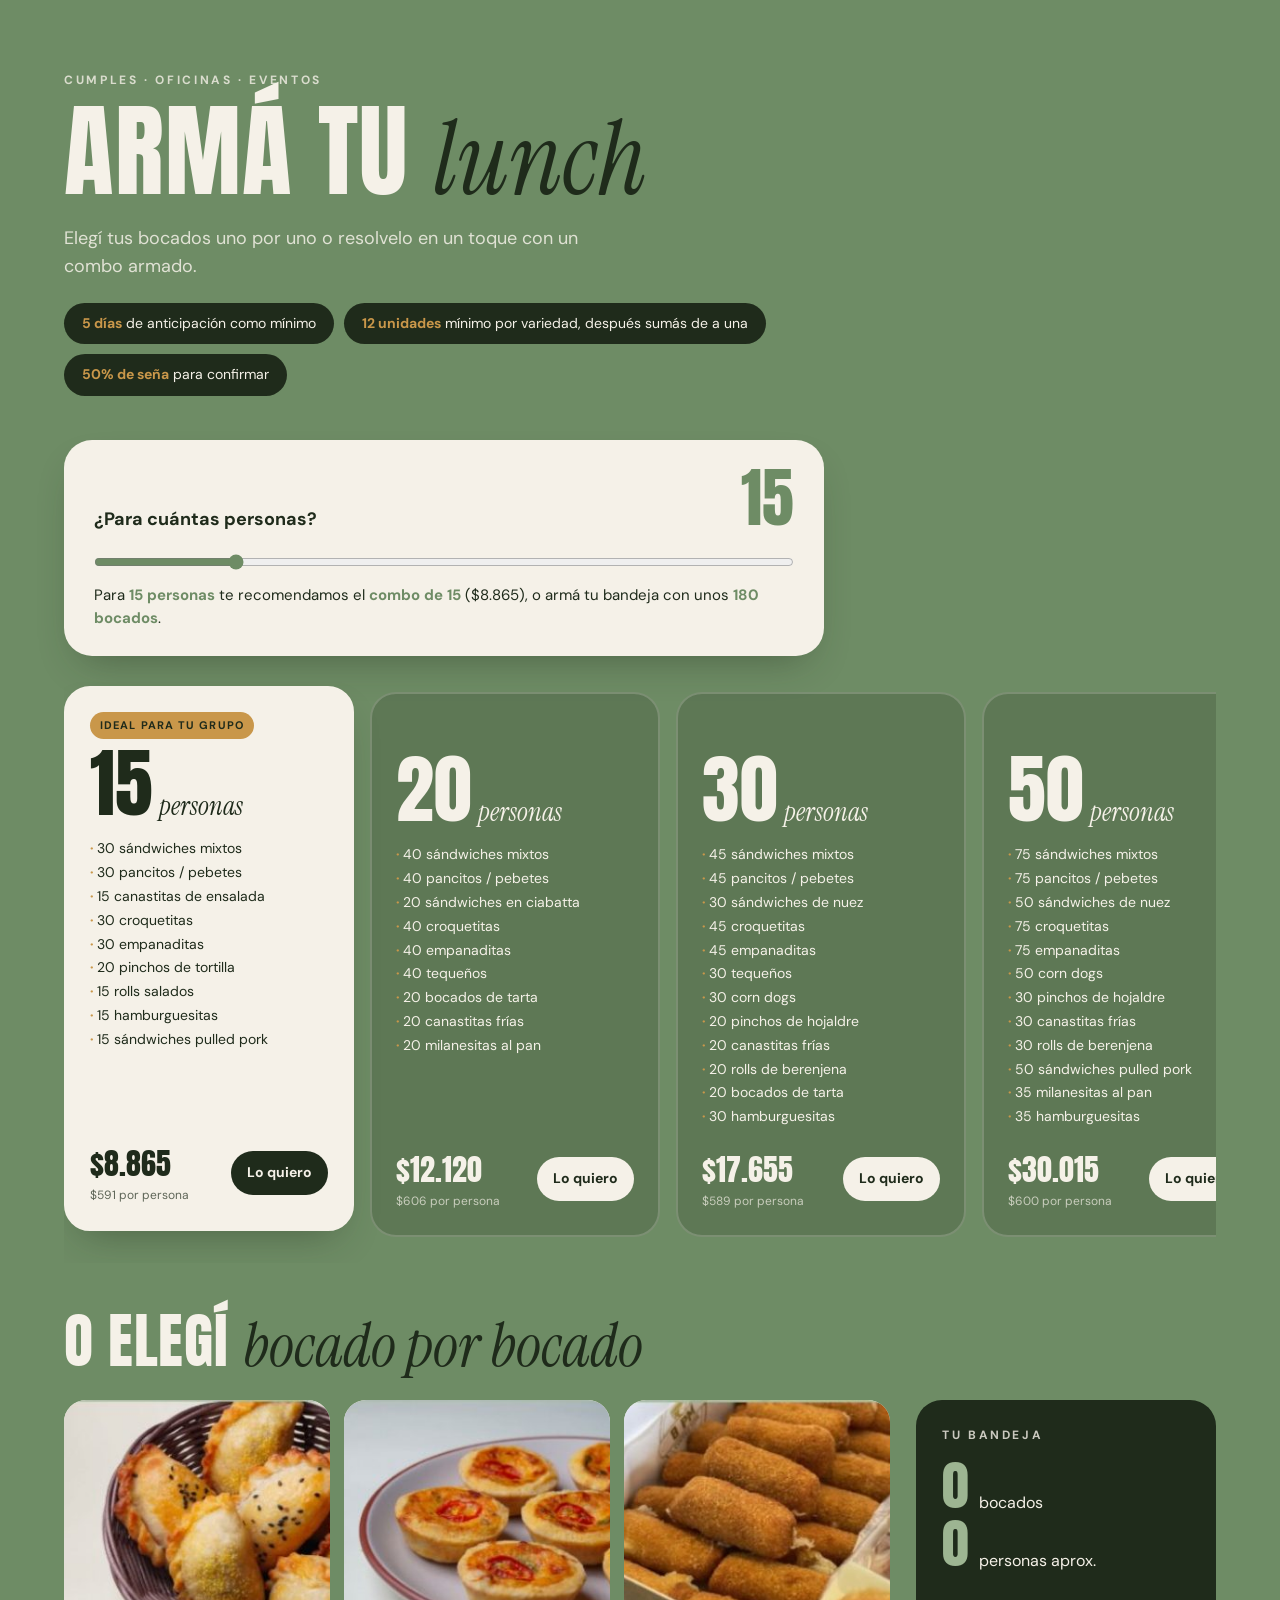
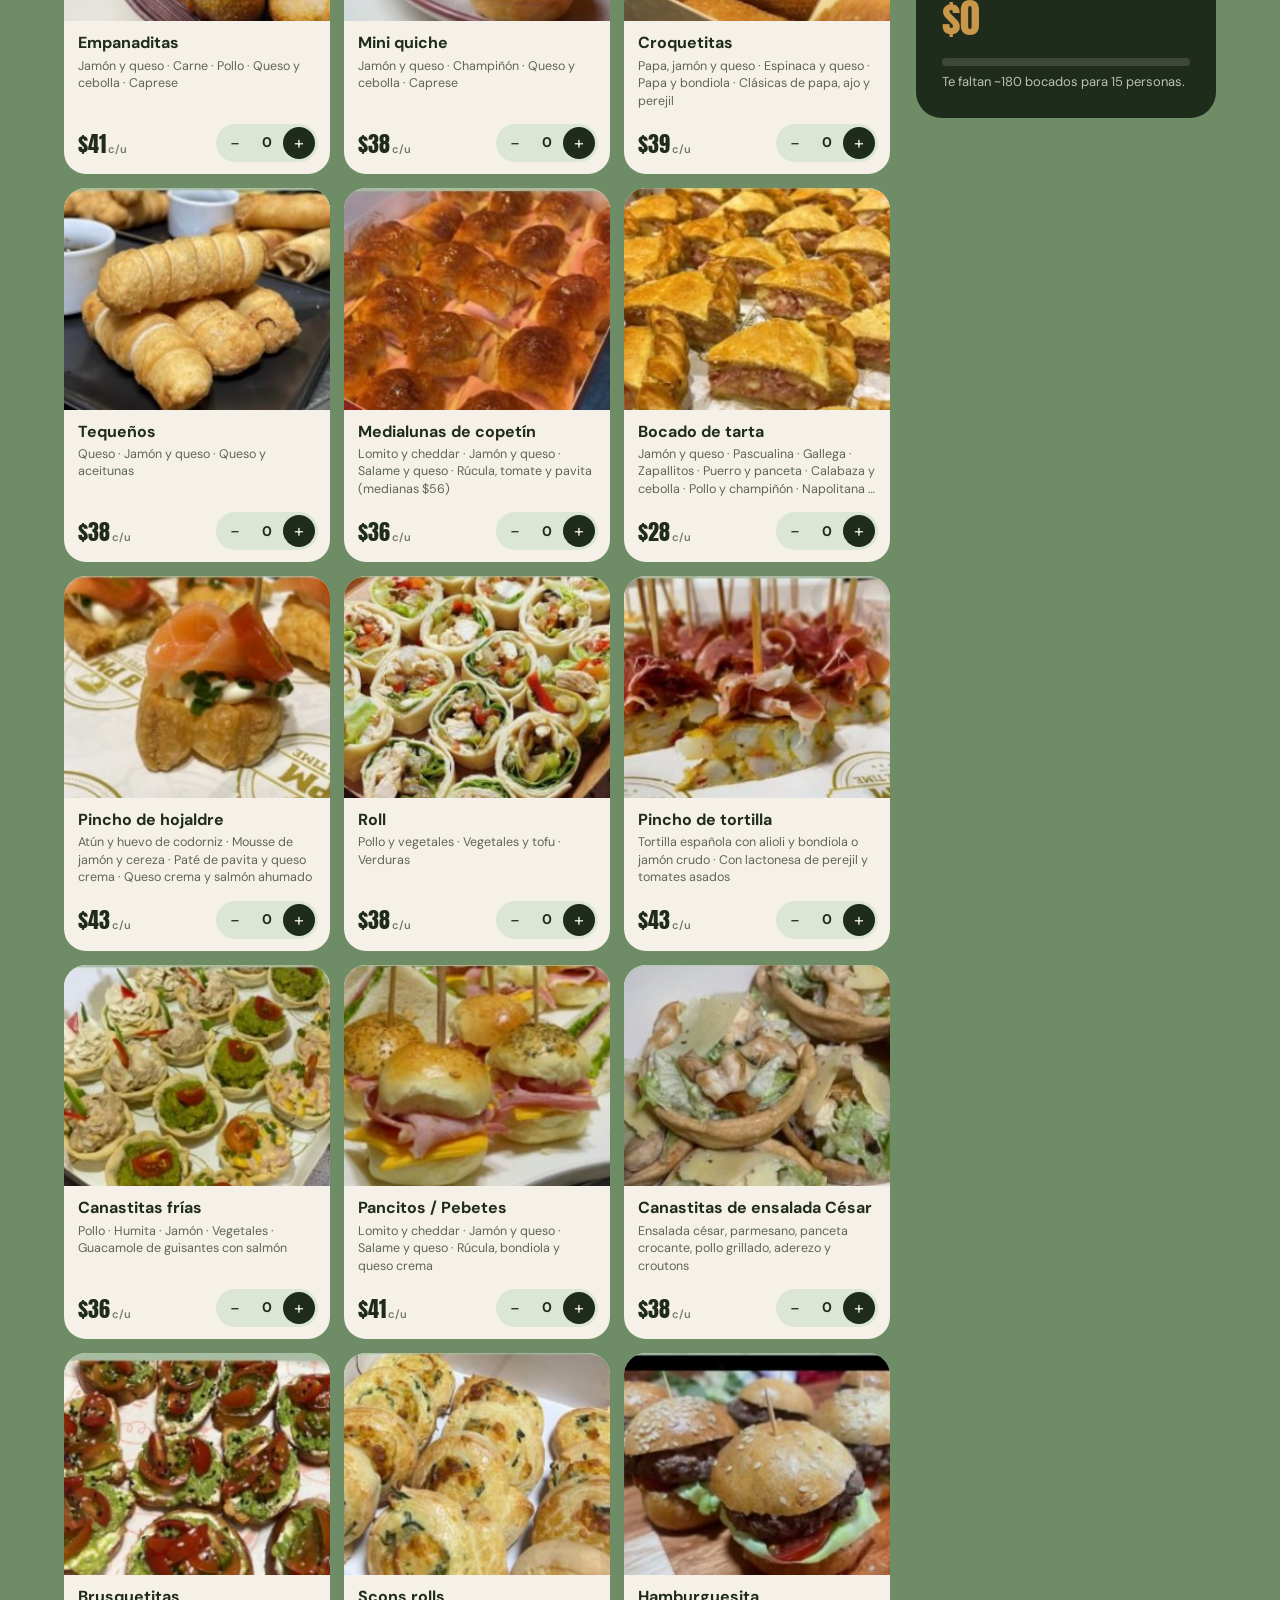
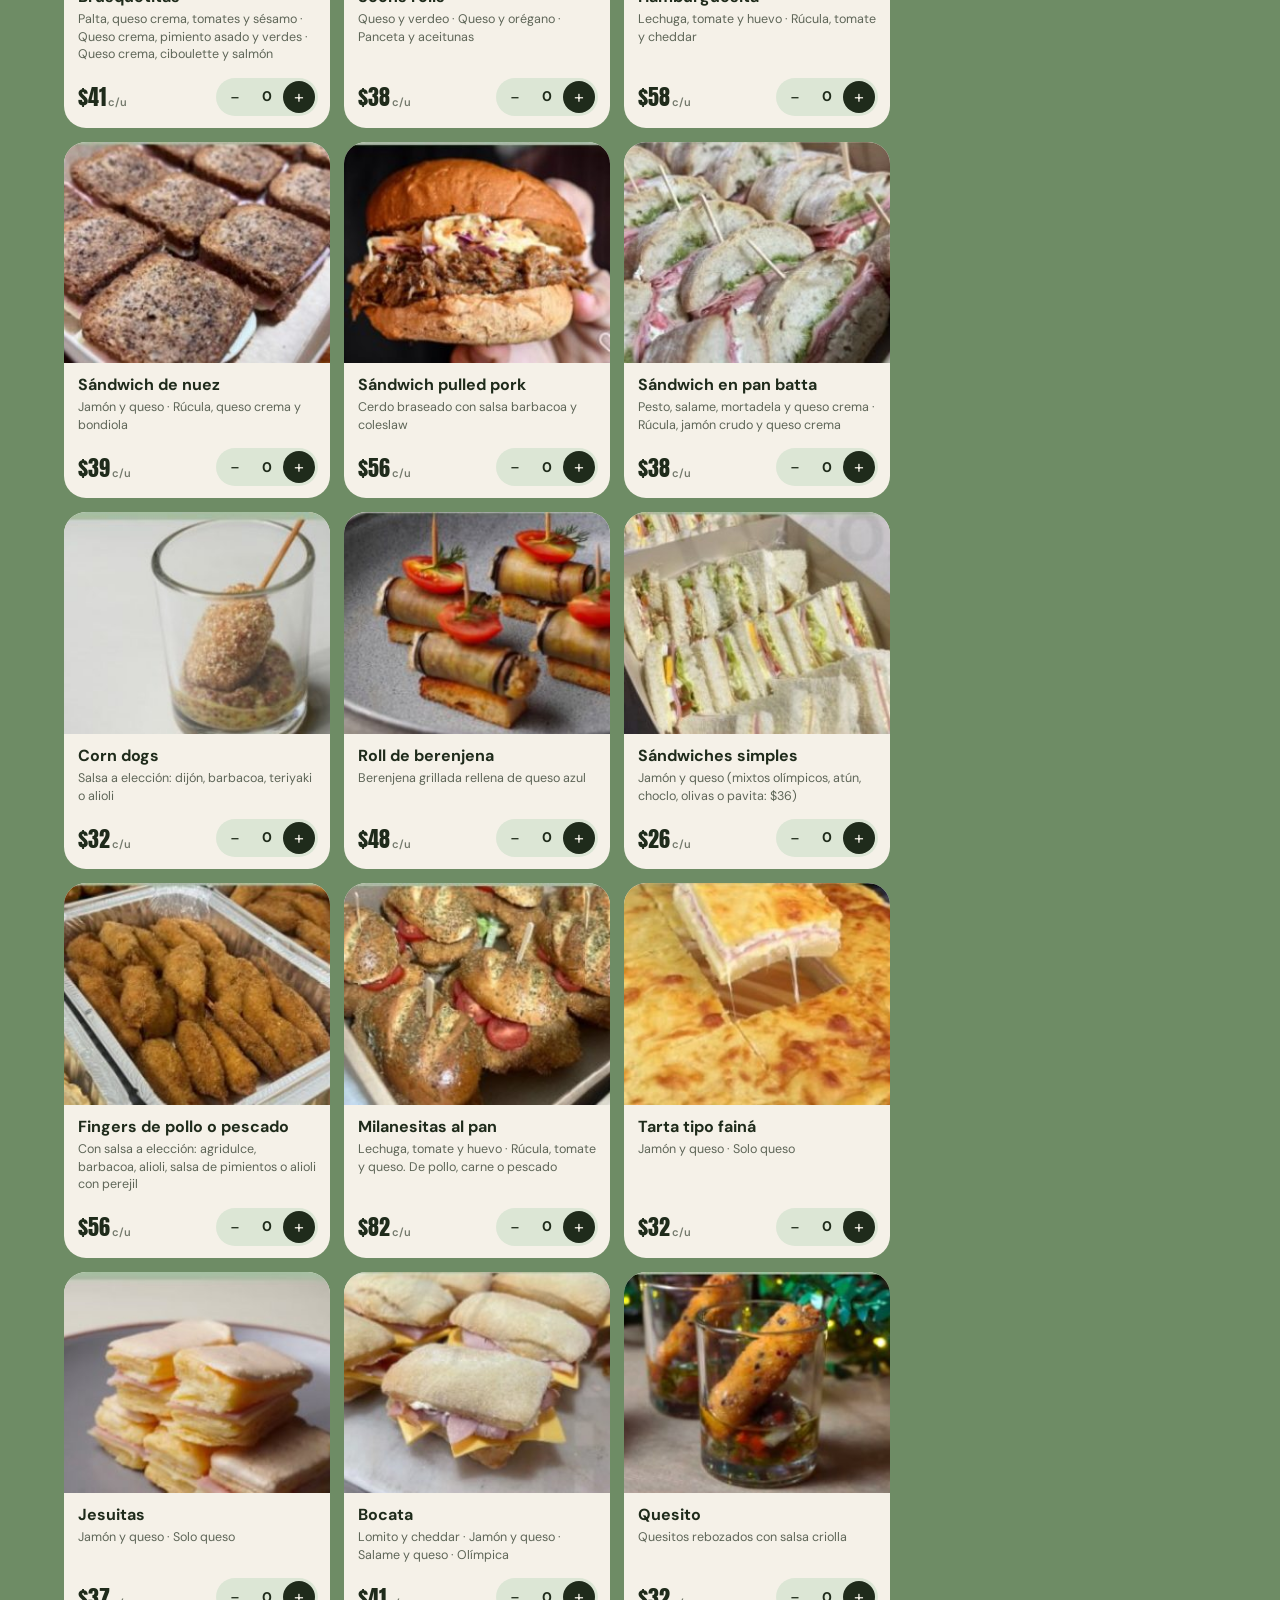
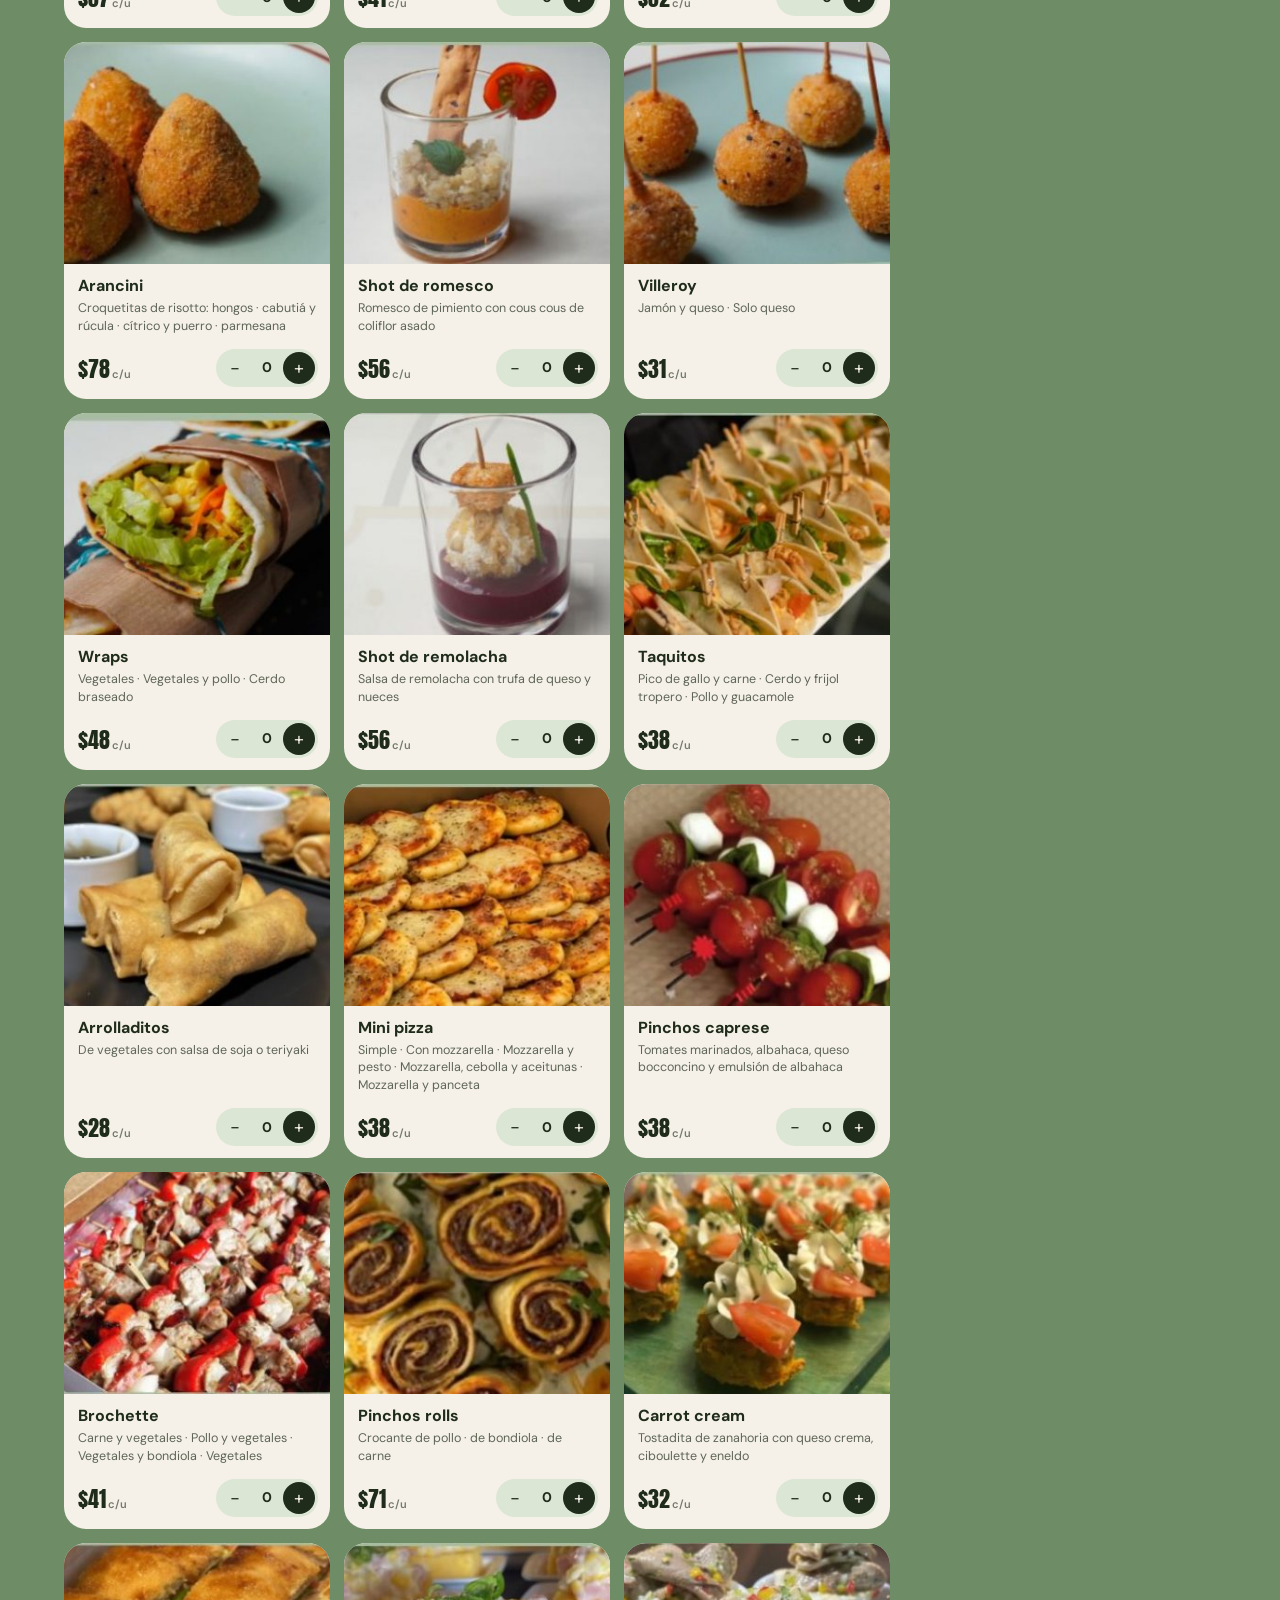
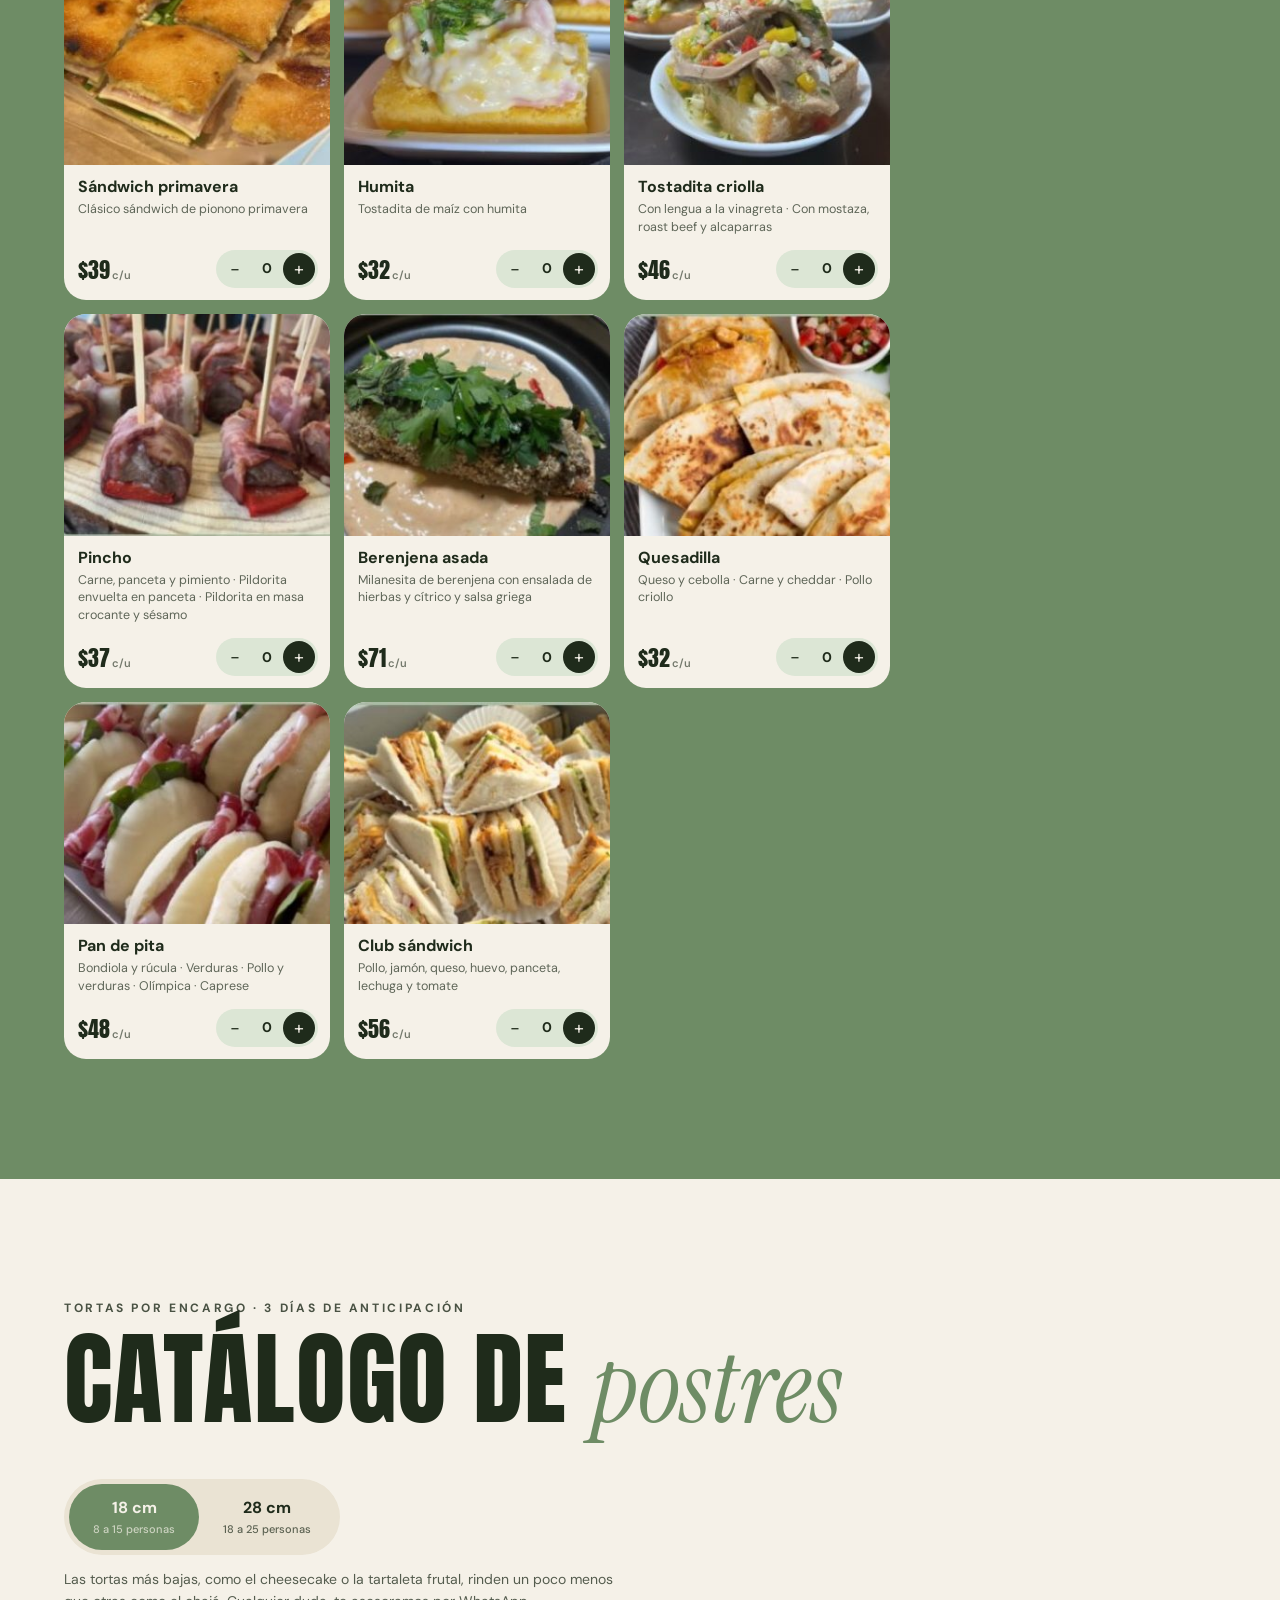
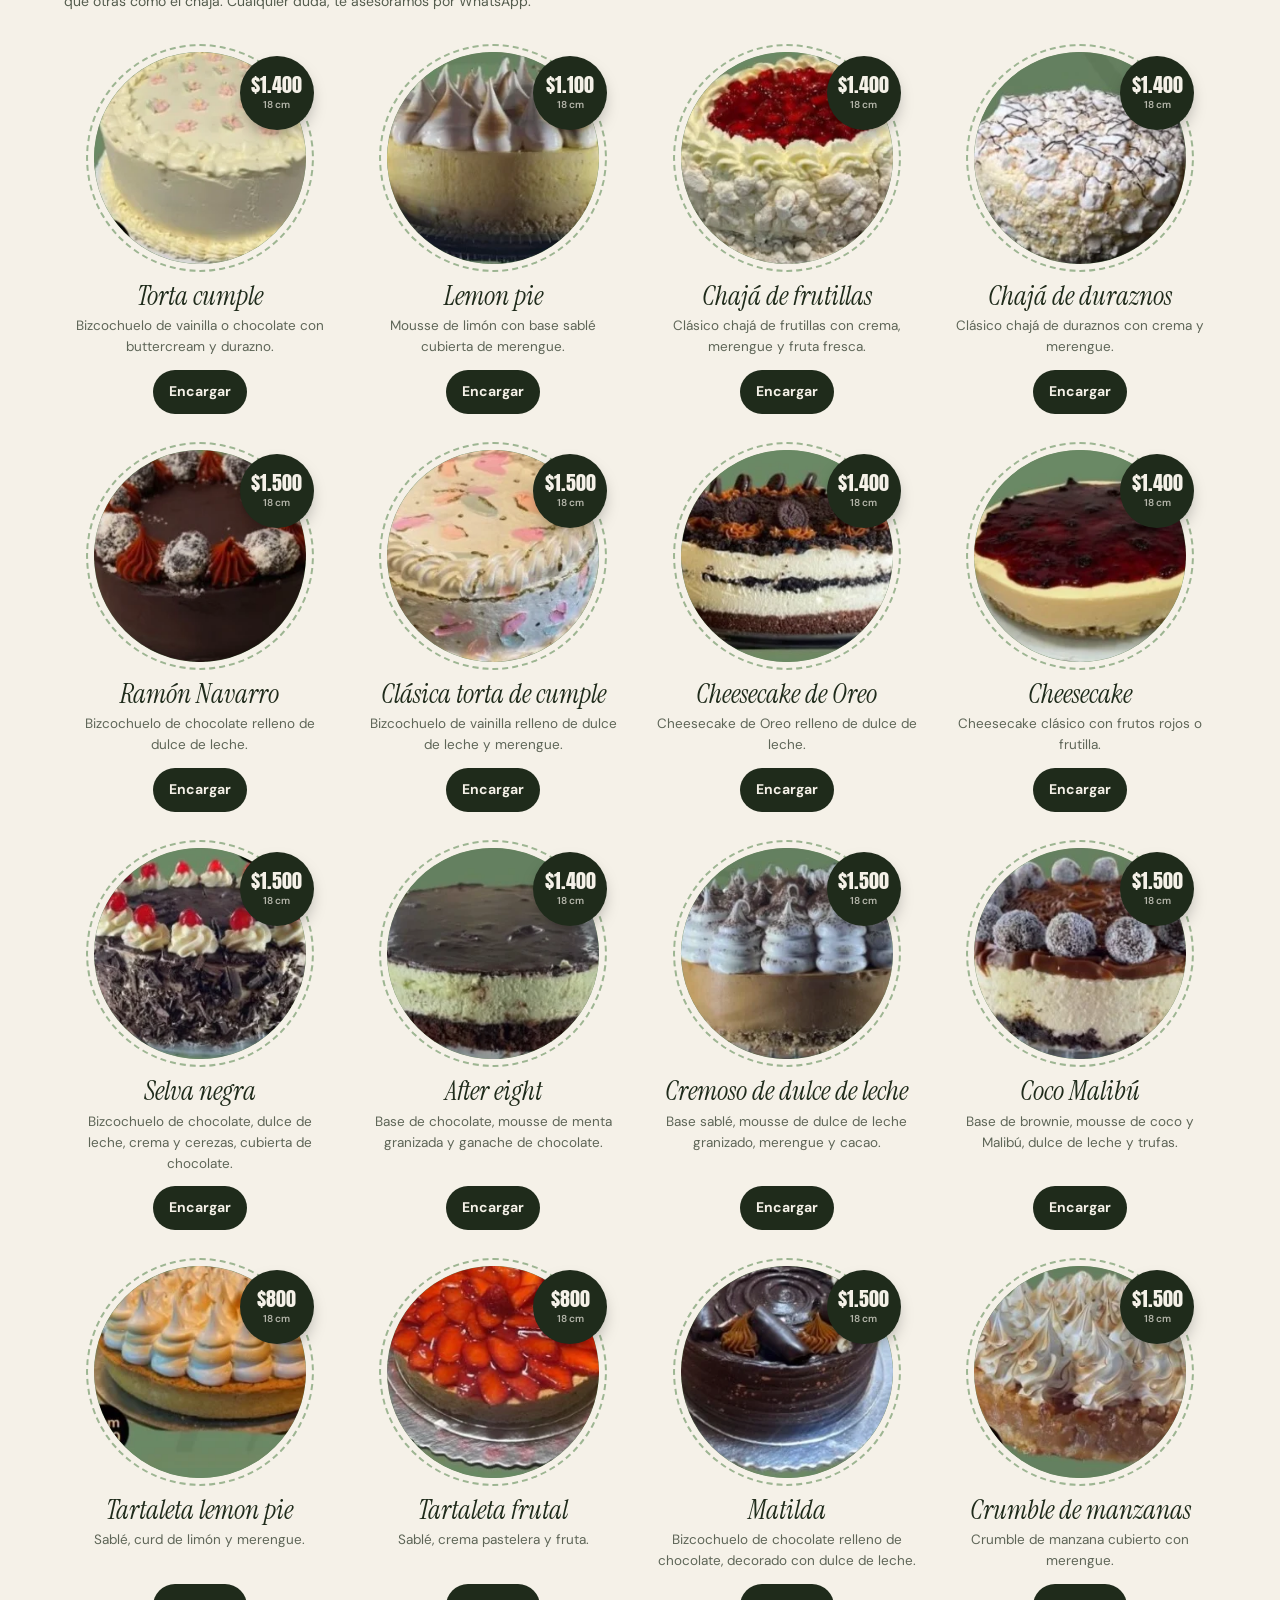
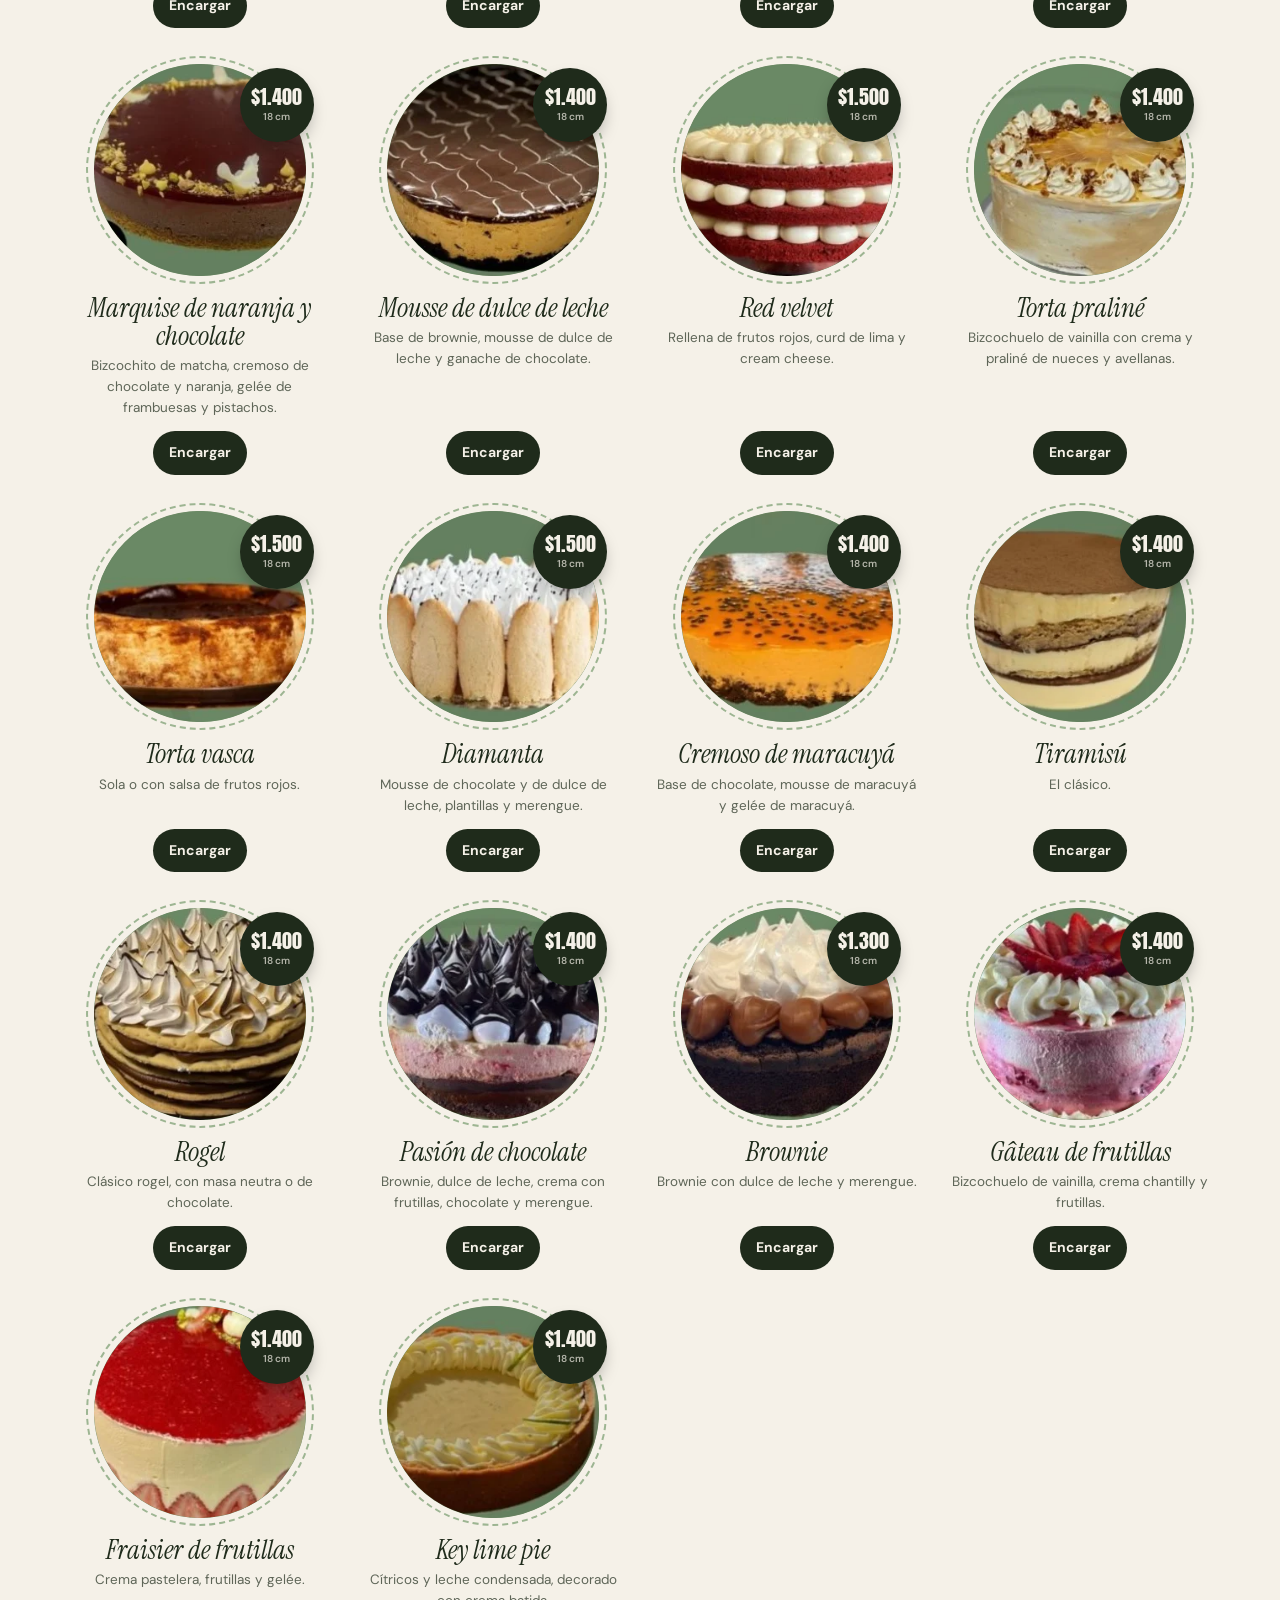
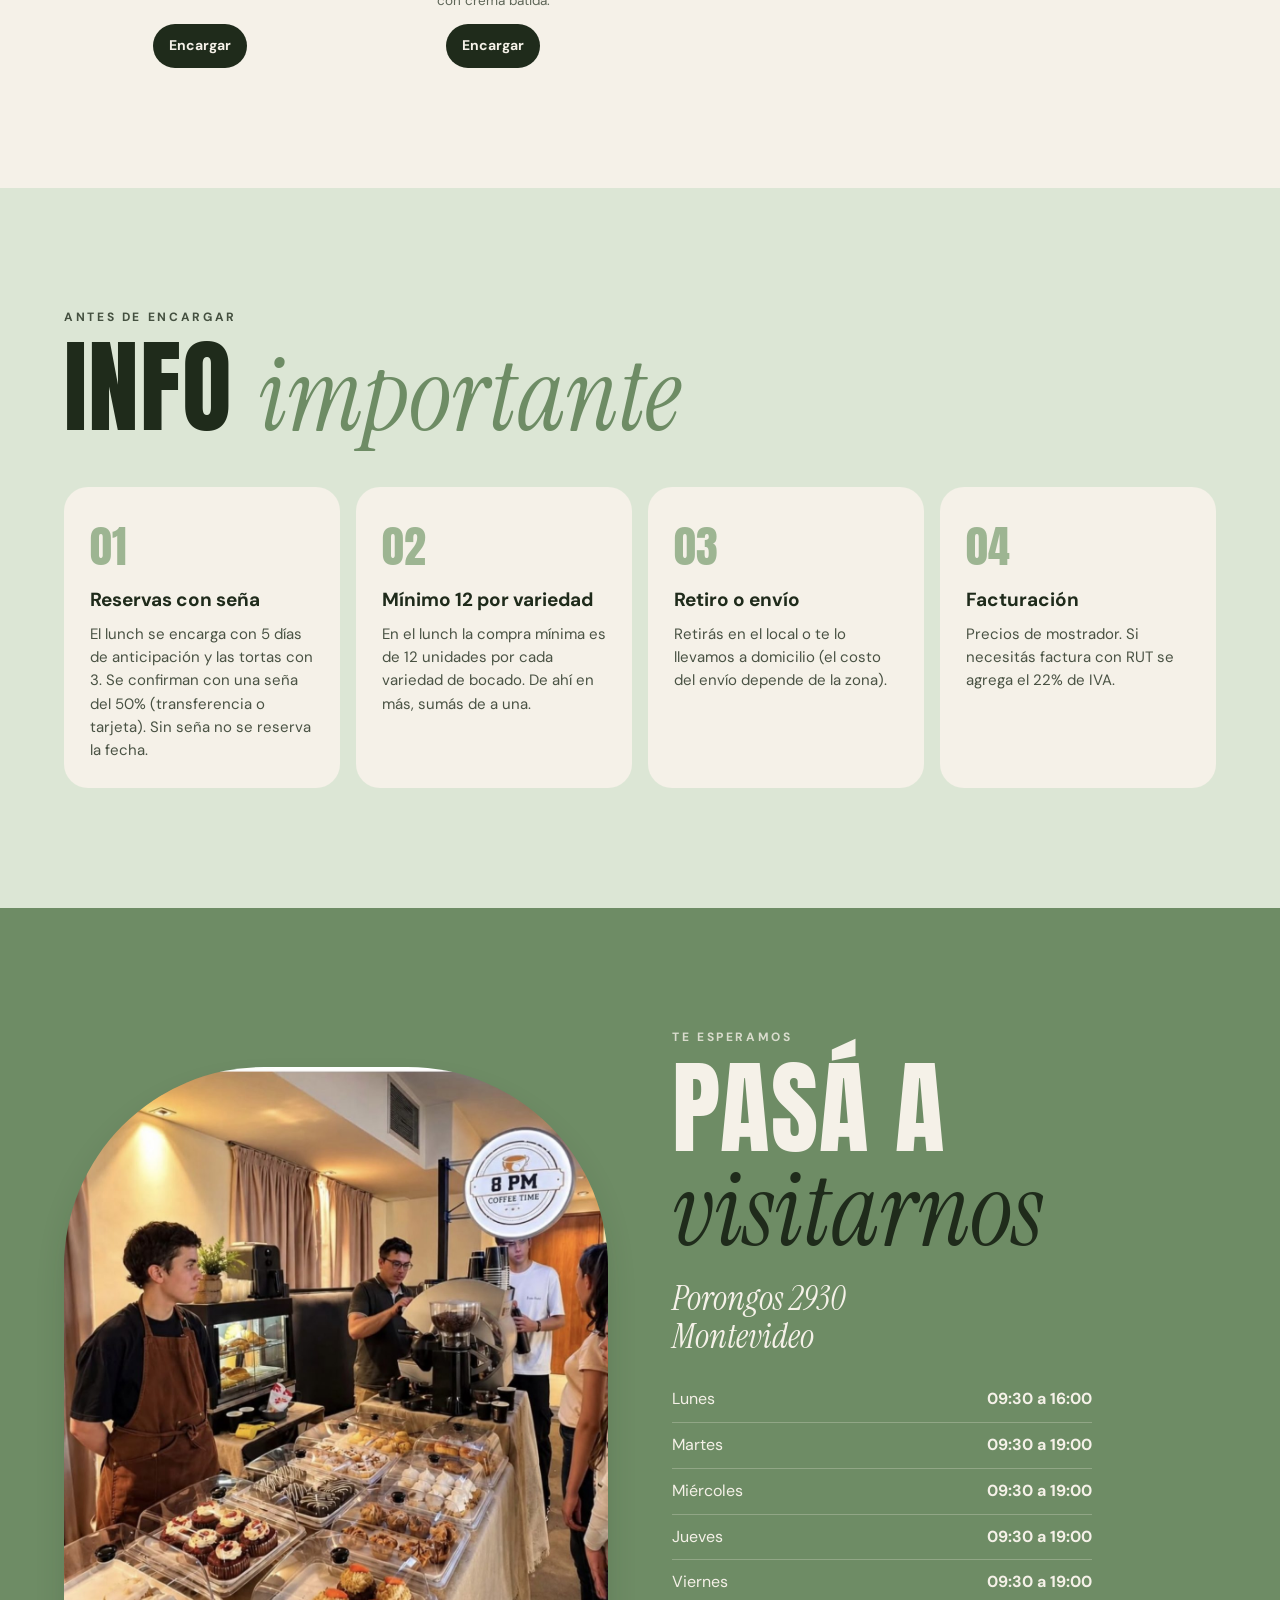
==== commit 84a88a39: "Tortas de 18 y 28 cm, lunch con 5 días de anticipación y vegetariano en la semana Co-Authored-By: Cl" ====
--- a/index.html
+++ b/index.html
@@ -92,7 +92,6 @@
     <article class="hoy-card" id="hoyCard"></article>
     <ol class="semana" id="semana"></ol>
   </div>
-  <p class="veggie" id="veggie"></p>
 </section>
 
 <!-- CARTA -->
@@ -114,7 +113,12 @@
   <div class="sec-cab">
     <p class="kicker">Cumples · oficinas · eventos</p>
     <h2>Armá tu <em>lunch</em></h2>
-    <p class="sec-sub">Elegí tus bocados uno por uno (mínimo 12 por variedad) o resolvelo en un toque con un combo armado.</p>
+    <p class="sec-sub">Elegí tus bocados uno por uno o resolvelo en un toque con un combo armado.</p>
+    <ul class="lunch-reglas">
+      <li><b>5 días</b> de anticipación como mínimo</li>
+      <li><b>12 unidades</b> mínimo por variedad, después sumás de a una</li>
+      <li><b>50% de seña</b> para confirmar</li>
+    </ul>
   </div>
 
   <div class="calc">
@@ -149,10 +153,11 @@
     <h2>Catálogo de <em>postres</em></h2>
   </div>
   <div class="tam" role="radiogroup" aria-label="Tamaño">
-    <button class="on" data-t="16" role="radio" aria-checked="true">16 cm <small>8–10 porciones</small></button>
-    <button data-t="28" role="radio" aria-checked="false">28 cm <small>20–24 porciones</small></button>
+    <button class="on" data-t="18" role="radio" aria-checked="true">18 cm <small>8 a 15 personas</small></button>
+    <button data-t="28" role="radio" aria-checked="false">28 cm <small>18 a 25 personas</small></button>
     <i class="tam-bola"></i>
   </div>
+  <p class="tam-nota">Las tortas más bajas, como el cheesecake o la tartaleta frutal, rinden un poco menos que otras como el chajá. Cualquier duda, te asesoramos por WhatsApp.</p>
   <div class="tortas" id="tortas"></div>
 </section>
 
@@ -163,8 +168,8 @@
     <h2>Info <em>importante</em></h2>
   </div>
   <div class="info-grid">
-    <div><span>01</span><h4>Reservas con seña</h4><p>Los encargos de lunch y tortas se confirman con una seña del 50% (transferencia o tarjeta). Sin seña no se reserva la fecha.</p></div>
-    <div><span>02</span><h4>Mínimo 12 por variedad</h4><p>En el lunch la compra mínima es de 12 unidades por cada variedad de bocado.</p></div>
+    <div><span>01</span><h4>Reservas con seña</h4><p>El lunch se encarga con 5 días de anticipación y las tortas con 3. Se confirman con una seña del 50% (transferencia o tarjeta). Sin seña no se reserva la fecha.</p></div>
+    <div><span>02</span><h4>Mínimo 12 por variedad</h4><p>En el lunch la compra mínima es de 12 unidades por cada variedad de bocado. De ahí en más, sumás de a una.</p></div>
     <div><span>03</span><h4>Retiro o envío</h4><p>Retirás en el local o te lo llevamos a domicilio (el costo del envío depende de la zona).</p></div>
     <div><span>04</span><h4>Facturación</h4><p>Precios de mostrador. Si necesitás factura con RUT se agrega el 22% de IVA.</p></div>
   </div>
--- a/css/estilos.css
+++ b/css/estilos.css
@@ -147,8 +147,10 @@
 .semana li.es-hoy b { color: var(--bosque); }
 .semana li.pasado { opacity: .5; }
 .semana li.visto { border-color: var(--bosque); }
-.veggie { margin: 22px 0 0; font-size: 15px; }
-.veggie b { color: var(--salvia); }
+.semana li.veg { grid-template-columns: 1fr; gap: 6px; background: var(--salvia-3); cursor: default; }
+.semana li.veg:hover { border-color: transparent; }
+.semana li.veg b { font-size: 20px; color: var(--bosque); }
+.semana li.veg span { display: block; }
 
 /* ---------- Carta ---------- */
 .carta { background: var(--bosque); color: var(--crema); }
@@ -199,6 +201,9 @@
 .combo.rec .combo-badge { visibility: visible; }
 .btn-chico { border: 0; background: var(--bosque); color: var(--crema); padding: 11px 16px; border-radius: 99px; font-weight: 700; font-size: 14px; }
 .combo:not(.rec) .btn-chico { background: var(--crema); color: var(--bosque); }
+.lunch-reglas { list-style: none; display: flex; flex-wrap: wrap; gap: 10px; padding: 0; margin: 22px 0 0; }
+.lunch-reglas li { background: var(--bosque); color: var(--crema); padding: 10px 18px; border-radius: 99px; font-size: 14px; }
+.lunch-reglas b { color: var(--oro); }
 .lunch-h3 { font-size: clamp(36px, 5vw, 60px); margin: 50px 0 26px; }
 .lunch-wrap { display: grid; grid-template-columns: 1fr 300px; gap: 26px; align-items: start; }
 .bocs { display: grid; grid-template-columns: repeat(auto-fill, minmax(210px, 1fr)); gap: 14px; }
@@ -228,7 +233,8 @@
 /* ---------- Postres ---------- */
 .postres { background: var(--crema); position: relative; }
 .postres h2 em { color: var(--salvia); }
-.tam { position: relative; display: inline-flex; background: var(--crema-2); border-radius: 99px; padding: 5px; margin-bottom: 40px; }
+.tam { position: relative; display: inline-flex; background: var(--crema-2); border-radius: 99px; padding: 5px; margin-bottom: 14px; }
+.tam-nota { max-width: 560px; font-size: 14px; opacity: .75; margin: 0 0 40px; }
 .tam button { position: relative; z-index: 1; border: 0; background: transparent; padding: 12px 24px; border-radius: 99px; font-weight: 700; transition: color .3s; }
 .tam button small { display: block; font-weight: 500; font-size: 11px; opacity: .7; }
 .tam button.on { color: var(--crema); }
@@ -513,7 +519,7 @@
   .hero-btns .btn { flex: 1 1 100%; }
   .marquee span { font-size: 22px; }
   .info-grid { grid-template-columns: 1fr; }
-  .semana li { grid-template-columns: 78px 1fr; padding: 13px 14px; }
+  .semana li { grid-template-columns: 90px 1fr; padding: 13px 14px; }
   .buscar { min-width: 0; flex: 1 1 100%; }
   .bocs { grid-template-columns: 1fr 1fr; gap: 10px; }
   .boc-txt p { display: none; }
